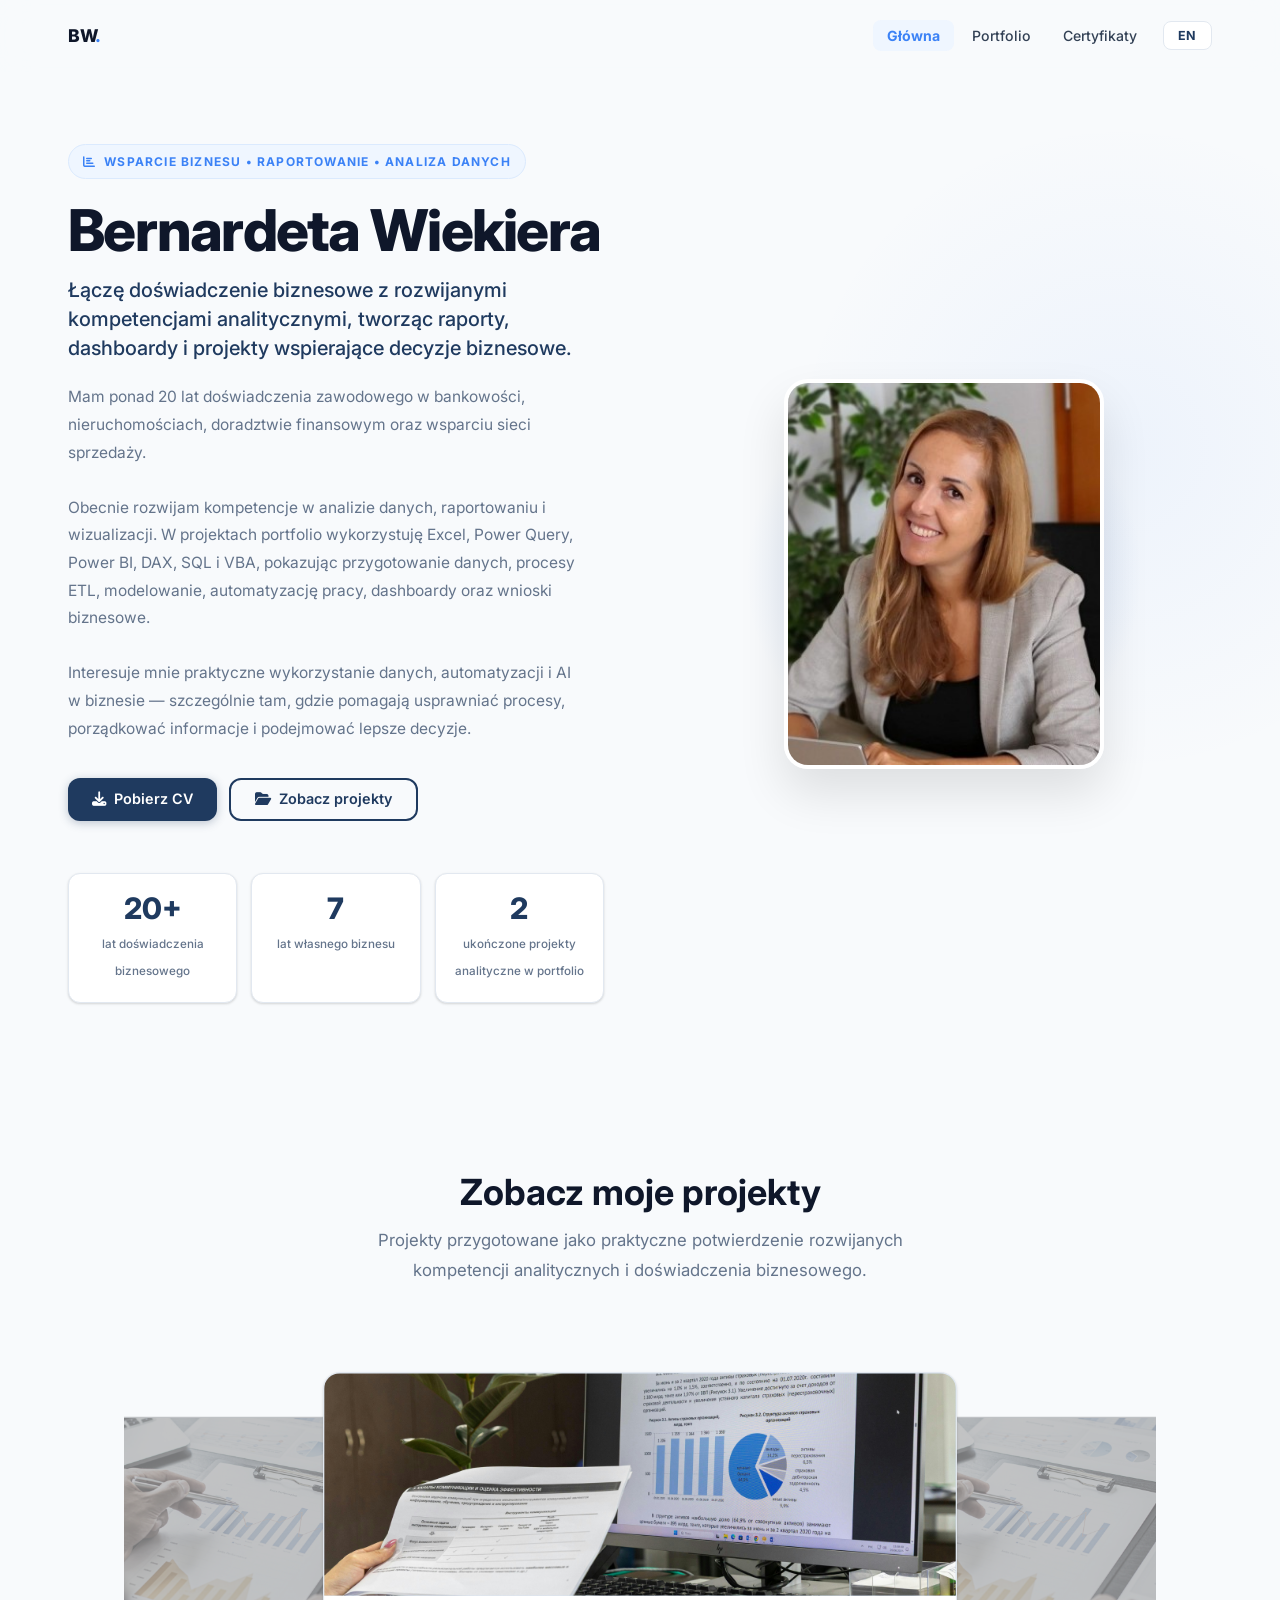
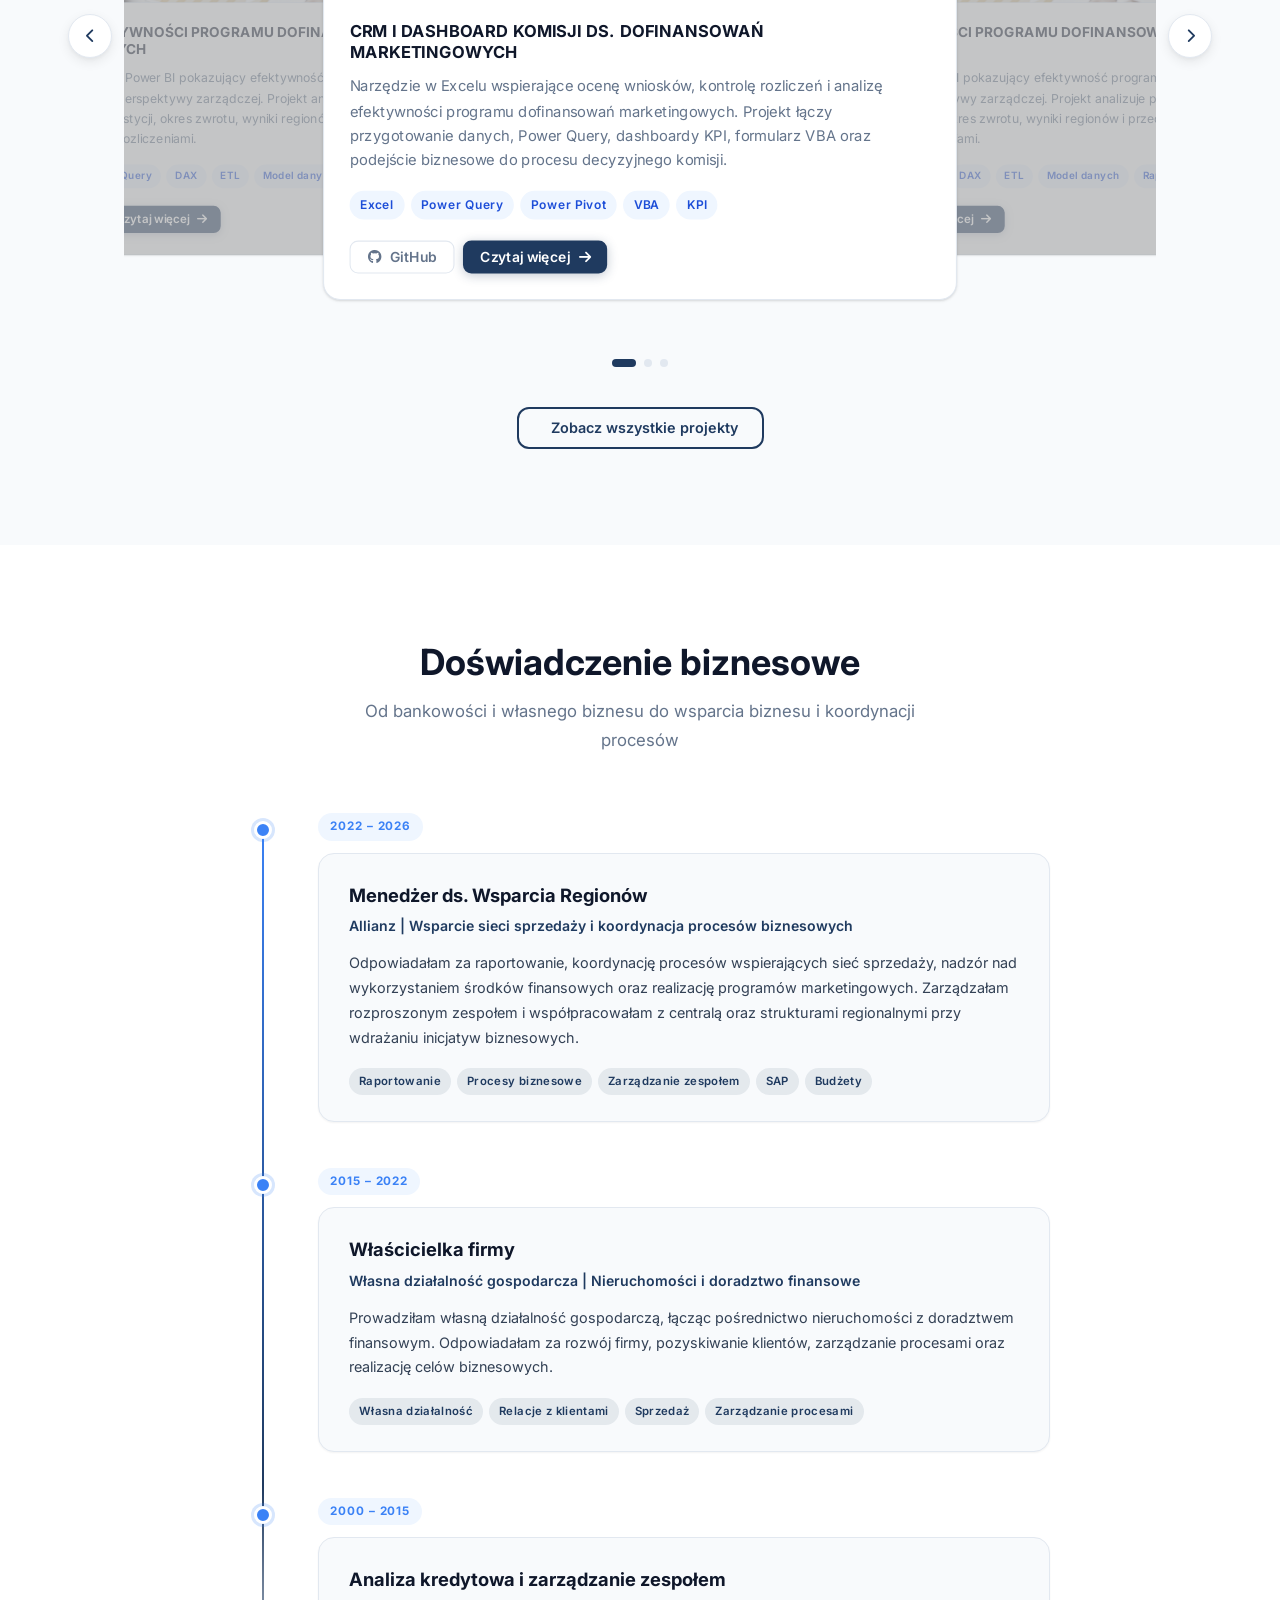
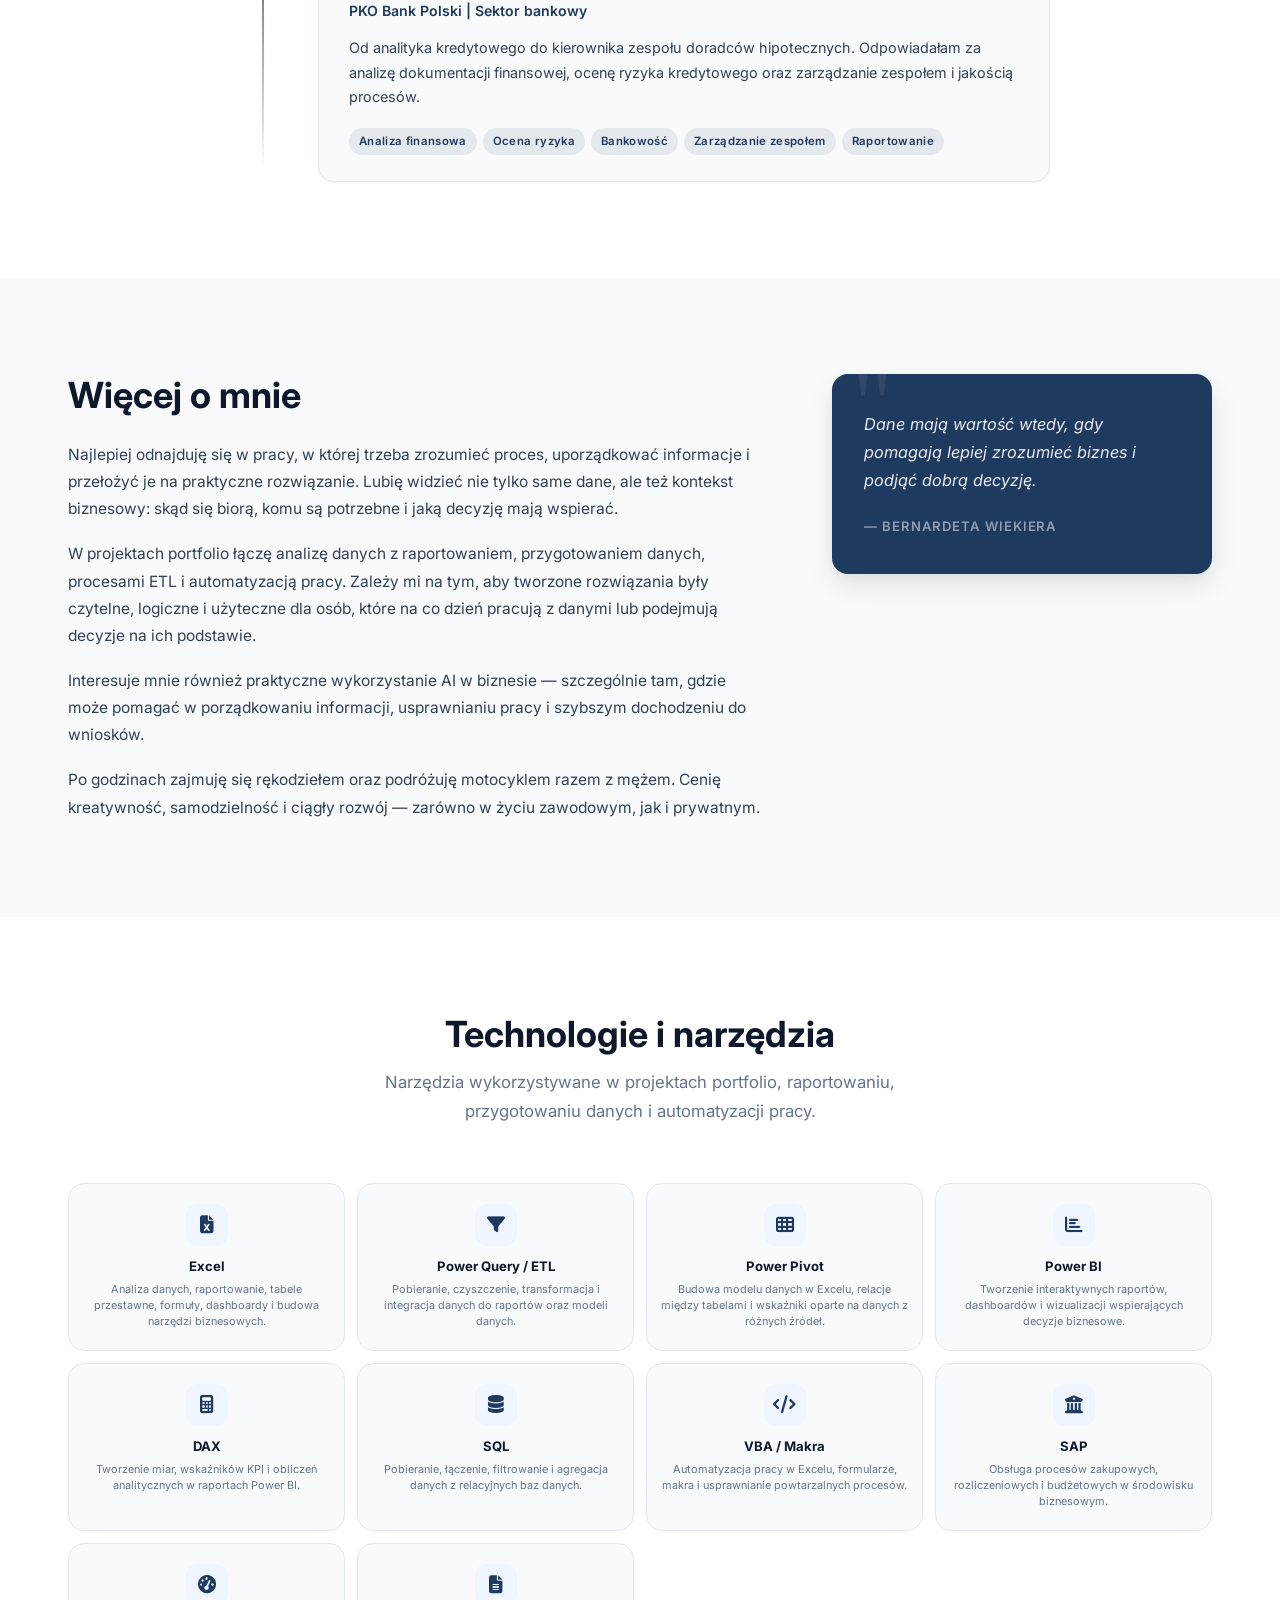
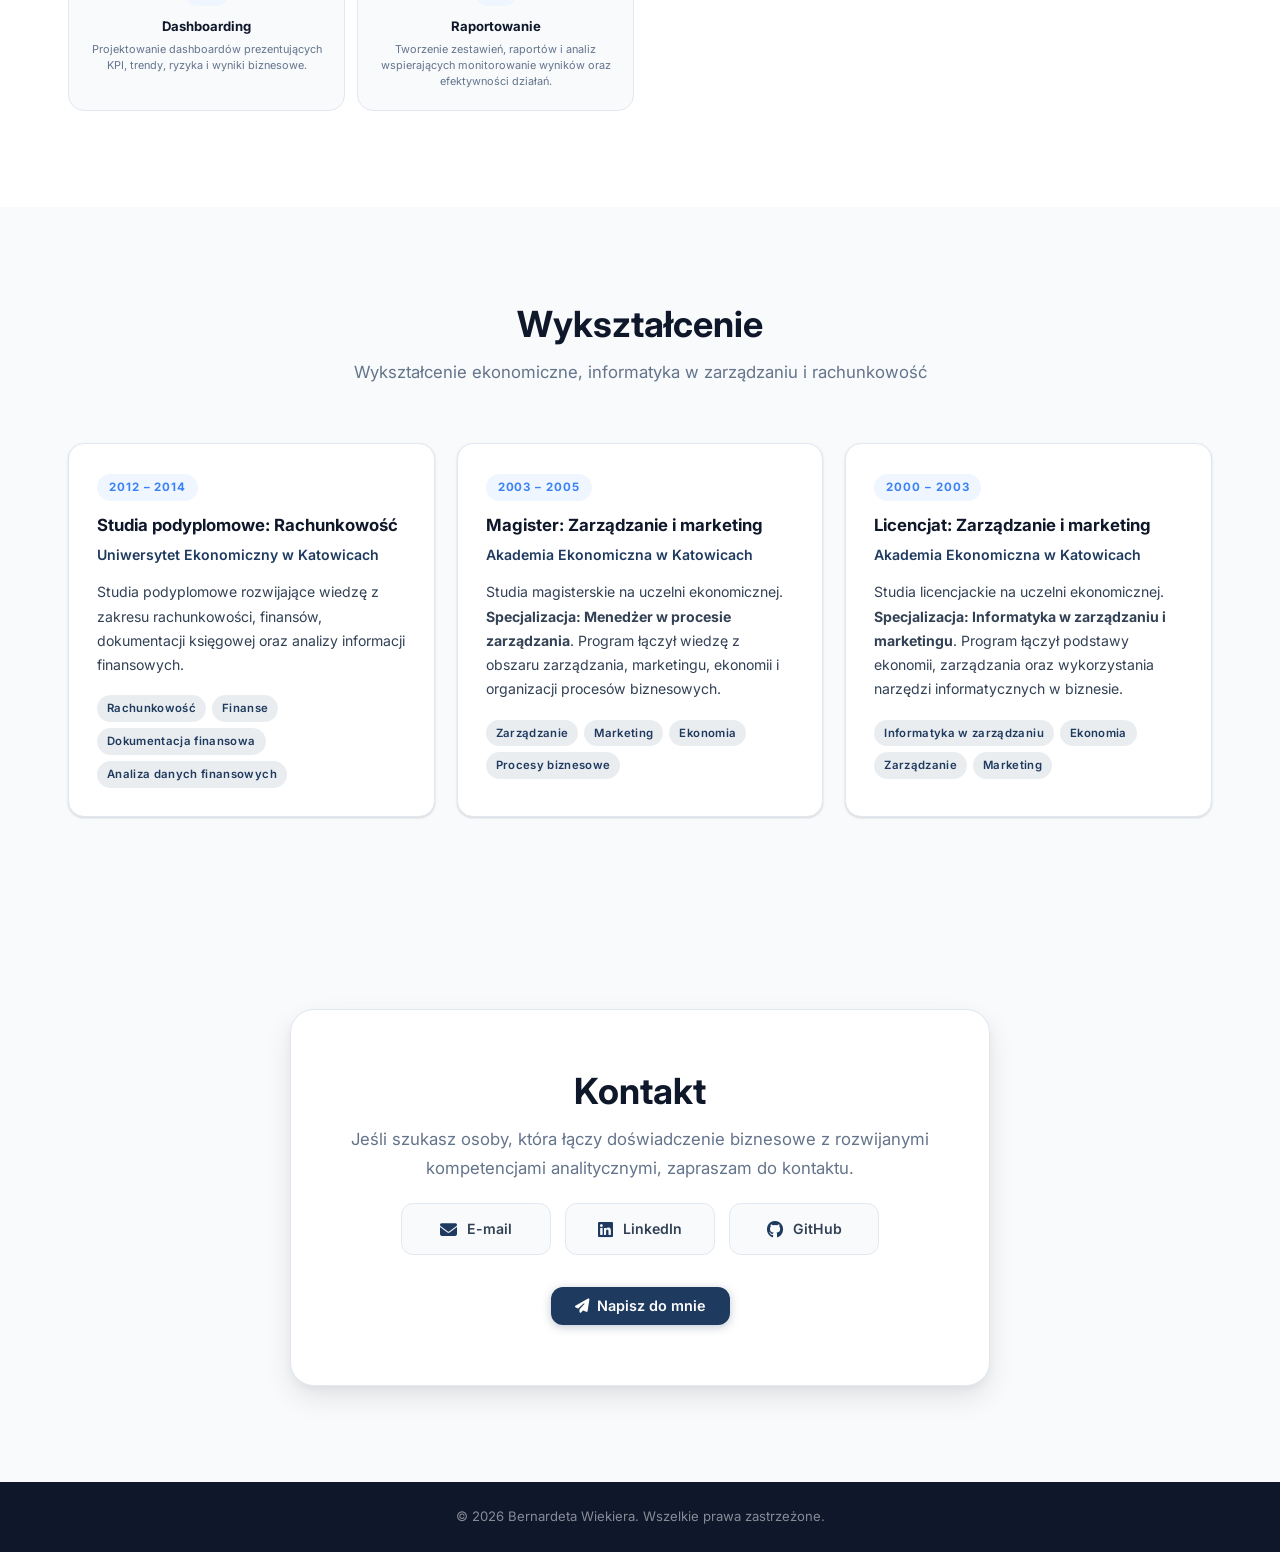
==== index.html @ 9eedf278 "Update portfolio links and navigation" ====
<!DOCTYPE html>

<html lang="pl">
<head>
<meta charset="utf-8"/>
<meta content="width=device-width, initial-scale=1.0" name="viewport"/>
<meta content="Bernardeta Wiekiera – portfolio analityczne. Analiza danych, raportowanie, dashboardy i wsparcie decyzji biznesowych." name="description"/>
<title>Bernardeta Wiekiera – Data Analytics Portfolio</title>
<link href="https://fonts.googleapis.com" rel="preconnect"/>
<link crossorigin="" href="https://fonts.gstatic.com" rel="preconnect"/>
<link href="https://fonts.googleapis.com/css2?family=Inter:wght@300;400;500;600;700;800&amp;display=swap" rel="stylesheet"/>
<link href="https://cdnjs.cloudflare.com/ajax/libs/font-awesome/6.5.1/css/all.min.css" rel="stylesheet"/>
<link href="css/style.css" rel="stylesheet"/>
</head>
<body data-page="home">
<!-- ============================================================
       NAWIGACJA
       ============================================================ -->
<nav aria-label="Główna nawigacja" id="navbar" role="navigation">
<div class="nav-inner">
<a class="nav-logo" href="index.html">BW<span>.</span></a>
<button aria-expanded="false" aria-label="Menu" class="hamburger" id="hamburger">
<span></span><span></span><span></span>
</button>
<ul id="nav-menu" role="list">
<li><a class="nav-link" data-i18n="nav_home" data-page="home" href="#hero">Główna</a></li>
<li><a class="nav-link" data-i18n="nav_portfolio" data-page="portfolio" href="portfolio.html">Portfolio</a></li>
<li><a class="nav-link" data-i18n="nav_cert" data-page="cert" href="certificates.html">Certyfikaty</a></li>
<li><button aria-label="Zmień język" class="lang-btn" id="lang-toggle">EN</button></li>
</ul>
</div>
</nav>
<!-- ============================================================
       HERO — sekcja główna
       ============================================================ -->
<section id="hero">
<div aria-hidden="true" class="hero-blob"></div>
<div class="container">
<div class="hero-grid">
<!-- Lewa strona: tekst + statystyki -->
<div class="hero-content">
<p class="hero-badge">
<i aria-hidden="true" class="fas fa-chart-bar"></i>
<span data-i18n="hero_greeting">WSPARCIE BIZNESU • RAPORTOWANIE • ANALIZA DANYCH</span>
</p>
<h1 class="hero-name">Bernardeta Wiekiera</h1>
<p class="hero-subtitle" data-i18n="hero_subtitle">Łączę doświadczenie biznesowe z rozwijanymi kompetencjami analitycznymi, tworząc raporty, dashboardy i projekty wspierające decyzje biznesowe.</p>
<p class="hero-desc" data-i18n-html="hero_desc">Mam ponad 20 lat doświadczenia zawodowego w bankowości, nieruchomościach, doradztwie finansowym oraz wsparciu sieci sprzedaży.<br/><br/>Obecnie rozwijam kompetencje w analizie danych, raportowaniu i wizualizacji. W projektach portfolio wykorzystuję Excel, Power Query, Power BI, DAX, SQL i VBA, pokazując przygotowanie danych, procesy ETL, modelowanie, automatyzację pracy, dashboardy oraz wnioski biznesowe.<br/><br/>Interesuje mnie praktyczne wykorzystanie danych, automatyzacji i AI w biznesie — szczególnie tam, gdzie pomagają usprawniać procesy, porządkować informacje i podejmować lepsze decyzje.</p>
<div class="hero-btns">
<a class="btn btn-primary" download="" href="images/cv/cv-bernardeta-wiekiera.pdf">
<i aria-hidden="true" class="fas fa-download"></i>
<span data-i18n="hero_cv">Pobierz CV</span>
</a>
<a class="btn btn-outline" href="#projects">
<i aria-hidden="true" class="fas fa-folder-open"></i>
<span data-i18n="hero_projects">Zobacz projekty</span>
</a>
</div>
<!-- Statystyki -->
<div class="hero-stats">
<div class="stat-card fade-in">
<span class="stat-num" data-i18n="stat1_num">20+</span>
<span class="stat-label" data-i18n="stat1_label">lat doświadczenia biznesowego</span>
</div>
<div class="stat-card fade-in">
<span class="stat-num" data-i18n="stat2_num">7</span>
<span class="stat-label" data-i18n="stat2_label">lat własnego biznesu</span>
</div>
<div class="stat-card fade-in">
<span class="stat-num" data-i18n="stat3_num">2</span>
<span class="stat-label" data-i18n="stat3_label">ukończone projekty analityczne w portfolio</span>
</div>
</div>
</div>
<!-- Prawa strona: zdjęcie profilowe -->
<div aria-hidden="true" class="hero-img-wrap">
<div class="hero-img-glow"></div>
<div class="hero-img-frame">
<!-- Zastąp profile.jpg swoim zdjęciem -->
<img alt="Bernardeta Wiekiera" onerror="this.style.display='none'; this.nextElementSibling.style.display='flex';" src="images/profile/profile.jpg"/>
<div class="hero-img-placeholder" style="display:none;">
<i class="fas fa-user"></i>
<span>images/profile/profile.jpg</span>
</div>
</div>
</div>
</div>
</div>
</section>
<!-- ============================================================
       PROJEKTY — karty na stronie głównej
       ============================================================ -->
<section class="section section-bg" id="projects">
<div class="container">
<div class="section-header fade-in">

<h2 data-i18n="sec_proj_title">Zobacz moje projekty</h2>
<p data-i18n="sec_proj_sub">Projekty przygotowane jako praktyczne potwierdzenie rozwijanych kompetencji analitycznych i doświadczenia biznesowego.</p>
</div>
<!-- Karuzela projektów -->
<div class="carousel-outer fade-in">
<button aria-label="Poprzedni projekt" class="carousel-btn carousel-prev" id="proj-prev">
<i aria-hidden="true" class="fas fa-chevron-left"></i>
</button>
<div class="carousel-stage" id="proj-stage">
<div class="carousel-track" id="proj-track">
<!-- Projekt 1 -->
<article class="project-card">
<div class="project-card-img">
<img alt="Marketing Grants CRM &amp; Commission Dashboard" onerror="this.style.display='none'; this.nextElementSibling.style.removeProperty('display');" src="images/projects/project1.png"/>
<span style="display:none;">images/projects/project1.png</span>
</div>
<div class="project-card-body">
<h3 class="project-card-title" data-i18n="p1_title">Marketing Grants CRM &amp; Commission Dashboard</h3>
<p class="project-card-desc" data-i18n="p1_short">Narzędzie w Excelu wspierające ocenę i rozliczanie wniosków o dofinansowanie działań marketingowych, z wykorzystaniem Power Query, VBA i wskaźników efektywności.</p>
<div class="project-card-tags">
<div class="tags"><span class="tag">Excel</span><span class="tag">Power Query</span><span class="tag">Power Pivot</span><span class="tag">VBA</span><span class="tag">KPI</span></div>
</div>
<div class="project-card-btns">
<a class="btn btn-ghost btn-sm" href="https://github.com/BWiekiera/marketing-funding-analytics" rel="noopener" target="_blank">
<i aria-hidden="true" class="fab fa-github"></i>
<span data-i18n="btn_github">GitHub</span>
</a>
<a class="btn btn-primary btn-sm" href="projects/project1.html">
<span data-i18n="btn_read_more">Czytaj więcej</span>
<i aria-hidden="true" class="fas fa-arrow-right"></i>
</a>
</div>
</div>
</article>
<!-- Projekt 2 -->
<article class="project-card">
<div class="project-card-img">
<img alt="Analiza efektywności programu dofinansowań marketingowych" onerror="this.style.display='none'; this.nextElementSibling.style.removeProperty('display');" src="images/projects/project2.png"/>
<span style="display:none;">images/projects/project2.png</span>
</div>
<div class="project-card-body">
<h3 class="project-card-title" data-i18n="p2_title">Analiza efektywności programu dofinansowań marketingowych</h3>
<p class="project-card-desc" data-i18n="p2_short">Interaktywny raport Power BI pokazujący efektywność programu dofinansowań marketingowych z perspektywy zarządczej. Projekt analizuje przyznane środki, marżę, zwrot z inwestycji, okres zwrotu, wyniki regionów i przedstawicieli oraz ryzyka związane z rozliczeniami.</p>
<div class="project-card-tags">
<div class="tags"><span class="tag">Power BI</span><span class="tag">Power Query</span><span class="tag">DAX</span><span class="tag">ETL</span><span class="tag">Model danych</span><span class="tag">Raport interaktywny</span></div>
</div>
<div class="project-card-btns">
<a class="btn btn-ghost btn-sm" href="https://github.com/BWiekiera/marketing-funding-program-performance-analysis-analysis" rel="noopener" target="_blank">
<i aria-hidden="true" class="fab fa-github"></i>
<span data-i18n="btn_github">GitHub</span>
</a>
<a class="btn btn-primary btn-sm" href="projects/project2.html">
<span data-i18n="btn_read_more">Czytaj więcej</span>
<i aria-hidden="true" class="fas fa-arrow-right"></i>
</a>
</div>
</div>
</article>
<!-- Projekt 3 -->
<!-- Projekt 4 — teaser -->
<article class="project-card project-card--teaser">
<div class="project-card-img project-card-img--teaser">
<i aria-hidden="true" class="fas fa-hourglass-half"></i>
</div>
<div class="project-card-body">
<h3 class="project-card-title" data-i18n="p4_title">Wkrótce nowy projekt</h3>
<p class="project-card-desc" data-i18n="p4_short">Kolejne projekty będą rozwijać portfolio w obszarze analizy danych, raportowania, automatyzacji i wizualizacji wyników biznesowych.</p>
<div class="project-card-tags">
<div class="tags">
<span class="tag" data-i18n="p4_tag1">W przygotowaniu</span>
</div>
</div>
<div class="project-card-btns">
<a class="btn btn-outline btn-sm" href="portfolio.html">
<span data-i18n="btn_view_all">Zobacz wszystkie projekty</span>
<i aria-hidden="true" class="fas fa-arrow-right"></i>
</a>
</div>
</div>
</article>
</div>
</div>
<button aria-label="Następny projekt" class="carousel-btn carousel-next" id="proj-next">
<i aria-hidden="true" class="fas fa-chevron-right"></i>
</button>
</div>
<!-- Dots nawigacyjne -->
<div aria-label="Nawigacja po projektach" class="carousel-dots" id="proj-dots">
<button aria-label="Projekt 1" class="carousel-dot active" data-index="0"></button>
<button aria-label="Projekt 2" class="carousel-dot" data-index="1"></button>
<button aria-label="Kolejny projekt" class="carousel-dot" data-index="2"></button>
</div>
<div class="projects-cta fade-in">
<a class="btn btn-outline" href="portfolio.html">
<i aria-hidden="true" class="fas fa-grid-2"></i>
<span data-i18n="btn_view_all">Zobacz wszystkie projekty</span>
</a>
</div>
</div>
</section>
<!-- ============================================================
       DOŚWIADCZENIE — oś czasu
       ============================================================ -->
<section class="section section-white" id="experience">
<div class="container">
<div class="section-header fade-in">

<h2 data-i18n="sec_exp_title">Doświadczenie biznesowe</h2>
<p data-i18n="sec_exp_sub">Od bankowości i własnego biznesu do wsparcia biznesu i koordynacji procesów</p>
</div>
<div class="timeline">
<!-- Wpis 1 -->
<div class="timeline-item fade-in">
<div aria-hidden="true" class="timeline-dot"></div>
<span class="timeline-period" data-i18n="exp1_period">2022 – 2026</span>
<div class="timeline-card">
<div class="timeline-role" data-i18n="exp1_role">Menedżer ds. Wsparcia Regionów</div>
<div class="timeline-company" data-i18n="exp1_company">Allianz | Wsparcie sieci sprzedaży i koordynacja procesów biznesowych</div>
<p class="timeline-desc" data-i18n="exp1_desc">Odpowiadałam za raportowanie, koordynację procesów wspierających sieć sprzedaży, nadzór nad wykorzystaniem środków finansowych oraz realizację programów marketingowych. Zarządzałam rozproszonym zespołem i współpracowałam z centralą oraz strukturami regionalnymi przy wdrażaniu inicjatyw biznesowych.</p>
<div class="tags" data-i18n-tags="exp1_tags" data-tag-variant="tag tag-navy"></div>
</div>
</div>
<!-- Wpis 2 -->
<div class="timeline-item fade-in">
<div aria-hidden="true" class="timeline-dot"></div>
<span class="timeline-period" data-i18n="exp2_period">2015 – 2022</span>
<div class="timeline-card">
<div class="timeline-role" data-i18n="exp2_role">Właścicielka firmy</div>
<div class="timeline-company" data-i18n="exp2_company">Własna działalność gospodarcza | Nieruchomości i doradztwo finansowe</div>
<p class="timeline-desc" data-i18n="exp2_desc">Prowadziłam własną działalność gospodarczą, łącząc pośrednictwo nieruchomości z doradztwem finansowym. Odpowiadałam za rozwój firmy, pozyskiwanie klientów, zarządzanie procesami oraz realizację celów biznesowych.</p>
<div class="tags" data-i18n-tags="exp2_tags" data-tag-variant="tag tag-navy"></div>
</div>
</div>
<!-- Wpis 3 -->
<div class="timeline-item fade-in">
<div aria-hidden="true" class="timeline-dot"></div>
<span class="timeline-period" data-i18n="exp3_period">2000 – 2015</span>
<div class="timeline-card">
<div class="timeline-role" data-i18n="exp3_role">Analiza kredytowa i zarządzanie zespołem</div>
<div class="timeline-company" data-i18n="exp3_company">PKO Bank Polski | Sektor bankowy</div>
<p class="timeline-desc" data-i18n="exp3_desc">Od analityka kredytowego do kierownika zespołu doradców hipotecznych. Odpowiadałam za analizę dokumentacji finansowej, ocenę ryzyka kredytowego oraz zarządzanie zespołem i jakością procesów.</p>
<div class="tags" data-i18n-tags="exp3_tags" data-tag-variant="tag tag-navy"></div>
</div>
</div>
</div>
</div>
</section>
<!-- ============================================================
       O MNIE
       ============================================================ -->
<section class="section section-bg" id="about">
<div class="container">
<div class="about-grid">
<!-- Tekst -->
<div class="about-content fade-in">

<h2 data-i18n="sec_about_title">Więcej o mnie</h2>
<p data-i18n="about_p1">Najlepiej odnajduję się w pracy, w której trzeba zrozumieć proces, uporządkować informacje i przełożyć je na praktyczne rozwiązanie. Lubię widzieć nie tylko same dane, ale też kontekst biznesowy: skąd się biorą, komu są potrzebne i jaką decyzję mają wspierać.</p>
<p data-i18n="about_p2">W projektach portfolio łączę analizę danych z raportowaniem, przygotowaniem danych, procesami ETL i automatyzacją pracy. Zależy mi na tym, aby tworzone rozwiązania były czytelne, logiczne i użyteczne dla osób, które na co dzień pracują z danymi lub podejmują decyzje na ich podstawie.</p>
<p data-i18n="about_p3">Interesuje mnie również praktyczne wykorzystanie AI w biznesie — szczególnie tam, gdzie może pomagać w porządkowaniu informacji, usprawnianiu pracy i szybszym dochodzeniu do wniosków.</p>
<p data-i18n="about_p4">Po godzinach zajmuję się rękodziełem oraz podróżuję motocyklem razem z mężem. Cenię kreatywność, samodzielność i ciągły rozwój — zarówno w życiu zawodowym, jak i prywatnym.</p>
</div>
<!-- Cytat -->
<div aria-label="Cytat" class="about-quote-card fade-in">
<p class="about-quote-text" data-i18n="about_quote">Dane mają wartość wtedy, gdy pomagają lepiej zrozumieć biznes i podjąć dobrą decyzję.</p>
<div class="about-quote-attr">— Bernardeta Wiekiera</div>
</div>
</div>
</div>
</section>
<!-- ============================================================
       TECHNOLOGIE I NARZĘDZIA
       ============================================================ -->
<section class="section section-white" id="skills">
<div class="container">
<div class="section-header fade-in">

<h2 data-i18n="sec_skills_title">Technologie i narzędzia</h2>
<p data-i18n="sec_skills_sub">Narzędzia wykorzystywane w projektach portfolio, raportowaniu, przygotowaniu danych i automatyzacji pracy.</p>
</div>
<div class="skills-grid"><div class="skill-card fade-in"><div class="skill-icon"><i aria-hidden="true" class="fas fa-file-excel"></i></div><div class="skill-name" data-i18n="sk_excel_name">Excel</div><div class="skill-desc" data-i18n="sk_excel_desc">Analiza danych, raportowanie, tabele przestawne, formuły, dashboardy i budowa narzędzi biznesowych.</div></div><div class="skill-card fade-in"><div class="skill-icon"><i aria-hidden="true" class="fas fa-filter"></i></div><div class="skill-name" data-i18n="sk_pq_name">Power Query / ETL</div><div class="skill-desc" data-i18n="sk_pq_desc">Pobieranie, czyszczenie, transformacja i integracja danych do raportów oraz modeli danych.</div></div><div class="skill-card fade-in"><div class="skill-icon"><i aria-hidden="true" class="fas fa-table-cells"></i></div><div class="skill-name" data-i18n="sk_pp_name">Power Pivot</div><div class="skill-desc" data-i18n="sk_pp_desc">Budowa modelu danych w Excelu, relacje między tabelami i wskaźniki oparte na danych z różnych źródeł.</div></div><div class="skill-card fade-in"><div class="skill-icon"><i aria-hidden="true" class="fas fa-chart-bar"></i></div><div class="skill-name" data-i18n="sk_pbi_name">Power BI</div><div class="skill-desc" data-i18n="sk_pbi_desc">Tworzenie interaktywnych raportów, dashboardów i wizualizacji wspierających decyzje biznesowe.</div></div><div class="skill-card fade-in"><div class="skill-icon"><i aria-hidden="true" class="fas fa-calculator"></i></div><div class="skill-name" data-i18n="sk_dax_name">DAX</div><div class="skill-desc" data-i18n="sk_dax_desc">Tworzenie miar, wskaźników KPI i obliczeń analitycznych w raportach Power BI.</div></div><div class="skill-card fade-in"><div class="skill-icon"><i aria-hidden="true" class="fas fa-database"></i></div><div class="skill-name" data-i18n="sk_sql_name">SQL</div><div class="skill-desc" data-i18n="sk_sql_desc">Pobieranie, łączenie, filtrowanie i agregacja danych z relacyjnych baz danych.</div></div><div class="skill-card fade-in"><div class="skill-icon"><i aria-hidden="true" class="fas fa-code"></i></div><div class="skill-name" data-i18n="sk_vba_name">VBA / Makra</div><div class="skill-desc" data-i18n="sk_vba_desc">Automatyzacja pracy w Excelu, formularze, makra i usprawnianie powtarzalnych procesów.</div></div><div class="skill-card fade-in"><div class="skill-icon"><i aria-hidden="true" class="fas fa-building-columns"></i></div><div class="skill-name" data-i18n="sk_sap_name">SAP</div><div class="skill-desc" data-i18n="sk_sap_desc">Obsługa procesów zakupowych, rozliczeniowych i budżetowych w środowisku biznesowym.</div></div><div class="skill-card fade-in"><div class="skill-icon"><i aria-hidden="true" class="fas fa-gauge-high"></i></div><div class="skill-name" data-i18n="sk_dash_name">Dashboarding</div><div class="skill-desc" data-i18n="sk_dash_desc">Projektowanie dashboardów prezentujących KPI, trendy, ryzyka i wyniki biznesowe.</div></div><div class="skill-card fade-in"><div class="skill-icon"><i aria-hidden="true" class="fas fa-file-lines"></i></div><div class="skill-name" data-i18n="sk_rep_name">Raportowanie</div><div class="skill-desc" data-i18n="sk_rep_desc">Tworzenie zestawień, raportów i analiz wspierających monitorowanie wyników oraz efektywności działań.</div></div></div>
</div>
</section><section class="section section-bg" id="education"><div class="container"><div class="section-header fade-in"><h2 data-i18n="sec_edu_title">Wykształcenie</h2><p data-i18n="sec_edu_sub">Wykształcenie ekonomiczne, informatyka w zarządzaniu i rachunkowość</p></div><div class="education-grid"><article class="education-card fade-in"><span class="education-period" data-i18n="edu1_period">2012 – 2014</span><h3 class="education-title" data-i18n="edu1_title">Studia podyplomowe: Rachunkowość</h3><div class="education-school" data-i18n="edu1_school">Uniwersytet Ekonomiczny w Katowicach</div><p class="education-desc" data-i18n="edu1_desc">Studia podyplomowe rozwijające wiedzę z zakresu rachunkowości, finansów, dokumentacji księgowej oraz analizy informacji finansowych.</p><div class="tags" data-i18n-tags="edu1_tags" data-tag-variant="tag tag-navy"></div></article><article class="education-card fade-in"><span class="education-period" data-i18n="edu2_period">2003 – 2005</span><h3 class="education-title" data-i18n="edu2_title">Magister: Zarządzanie i marketing</h3><div class="education-school" data-i18n="edu2_school">Akademia Ekonomiczna w Katowicach</div><p class="education-desc" data-i18n-html="edu2_desc">Studia magisterskie na uczelni ekonomicznej. <strong>Specjalizacja: Menedżer w procesie zarządzania</strong>. Program łączył wiedzę z obszaru zarządzania, marketingu, ekonomii i organizacji procesów biznesowych.</p><div class="tags" data-i18n-tags="edu2_tags" data-tag-variant="tag tag-navy"></div></article><article class="education-card fade-in"><span class="education-period" data-i18n="edu3_period">2000 – 2003</span><h3 class="education-title" data-i18n="edu3_title">Licencjat: Zarządzanie i marketing</h3><div class="education-school" data-i18n="edu3_school">Akademia Ekonomiczna w Katowicach</div><p class="education-desc" data-i18n-html="edu3_desc">Studia licencjackie na uczelni ekonomicznej. <strong>Specjalizacja: Informatyka w zarządzaniu i marketingu</strong>. Program łączył podstawy ekonomii, zarządzania oraz wykorzystania narzędzi informatycznych w biznesie.</p><div class="tags" data-i18n-tags="edu3_tags" data-tag-variant="tag tag-navy"></div></article></div></div></section>
<!-- ============================================================
       KONTAKT
       ============================================================ -->
<section class="section section-bg" id="contact">
<div class="container">
<div class="contact-wrap fade-in">

<h2 data-i18n="sec_contact_title">Kontakt</h2>
<p class="contact-sub" data-i18n="sec_contact_sub">Jeśli szukasz osoby, która łączy doświadczenie biznesowe z rozwijanymi kompetencjami analitycznymi, zapraszam do kontaktu.</p>
<div class="contact-links">
<a class="contact-link-box" href="mailto:b.wiekiera@interia.eu">
<i aria-hidden="true" class="fas fa-envelope"></i>
<span data-i18n="contact_email_label">E-mail</span>
</a>
<a class="contact-link-box" href="https://www.linkedin.com/in/bernardetawiekiera/" rel="noopener" target="_blank">
<i aria-hidden="true" class="fab fa-linkedin"></i>
<span data-i18n="contact_li_label">LinkedIn</span>
</a>
<a class="contact-link-box" href="https://github.com/BWiekiera" rel="noopener" target="_blank">
<i aria-hidden="true" class="fab fa-github"></i>
<span data-i18n="contact_gh_label">GitHub</span>
</a>
</div>
<a class="btn btn-primary" href="mailto:b.wiekiera@interia.eu">
<i aria-hidden="true" class="fas fa-paper-plane"></i>
<span data-i18n="contact_btn">Napisz do mnie</span>
</a>
</div>
</div>
</section>
<!-- ============================================================
       FOOTER
       ============================================================ -->
<footer>
<span data-i18n="footer_copy">© 2026 Bernardeta Wiekiera. Wszelkie prawa zastrzeżone.</span>
</footer>
<script src="js/translations.js"></script>
<script src="js/main.js"></script>
</body>
</html>
---- css/style.css ----
/* ============================================================
   STYLE.CSS — Bernardeta Wiekiera Portfolio
   Wersja: 1.0 | Kolorystyka: jasna, biznesowa, elegancka
   ============================================================ */

/* ---- 1. ZMIENNE CSS ---- */
:root {
  --bg:         #F8FAFC;
  --navy:       #1F3A5F;
  --dark-navy:  #0F172A;
  --blue:       #3B82F6;
  --text:       #334155;
  --white:      #FFFFFF;
  --border:     #E2E8F0;
  --muted:      #64748B;
  --light-blue: #EFF6FF;
  --blue-mid:   #DBEAFE;

  --shadow-sm: 0 1px 2px rgba(0,0,0,0.05);
  --shadow:    0 1px 3px rgba(0,0,0,0.10), 0 1px 2px rgba(0,0,0,0.06);
  --shadow-md: 0 4px 12px rgba(0,0,0,0.08), 0 2px 4px rgba(0,0,0,0.04);
  --shadow-lg: 0 12px 28px rgba(0,0,0,0.09), 0 4px 8px rgba(0,0,0,0.04);
  --shadow-xl: 0 24px 48px rgba(0,0,0,0.11);

  --radius-xs: 4px;
  --radius-sm: 8px;
  --radius:    12px;
  --radius-lg: 16px;
  --radius-xl: 24px;

  --nav-h:      72px;
  --max-w:      1200px;
  --section-py: 96px;

  --transition: 0.22s ease;
}

/* ---- 2. RESET & BASE ---- */
*, *::before, *::after { box-sizing: border-box; margin: 0; padding: 0; }
html { scroll-behavior: smooth; font-size: 16px; }
body {
  font-family: 'Inter', system-ui, -apple-system, 'Segoe UI', Arial, sans-serif;
  background: var(--bg);
  color: var(--text);
  line-height: 1.65;
  -webkit-font-smoothing: antialiased;
  -moz-osx-font-smoothing: grayscale;
}
img { max-width: 100%; height: auto; display: block; }
a { text-decoration: none; color: inherit; }
ul { list-style: none; }
button { font-family: inherit; }

/* ---- 3. TYPOGRAFIA ---- */
h1, h2, h3, h4, h5 { color: var(--dark-navy); font-weight: 700; line-height: 1.2; }
h1 { font-size: clamp(2rem, 5vw, 3.5rem); }
h2 { font-size: clamp(1.6rem, 3.5vw, 2.25rem); }
h3 { font-size: clamp(1.1rem, 2vw, 1.4rem); }
h4 { font-size: 1.1rem; }
p  { line-height: 1.75; }

/* ---- 4. LAYOUT ---- */
.container {
  max-width: var(--max-w);
  margin: 0 auto;
  padding: 0 28px;
}
.section        { padding: var(--section-py) 0; }
.section-white  { background: var(--white); }
.section-bg     { background: var(--bg); }

.section-header { text-align: center; margin-bottom: 56px; }
.section-header h2 { margin-bottom: 12px; }
.section-header p  { color: var(--muted); font-size: 1.05rem; max-width: 580px; margin: 0 auto; }

.section-label {
  display: inline-block;
  font-size: 0.72rem;
  font-weight: 700;
  letter-spacing: 0.12em;
  text-transform: uppercase;
  color: var(--blue);
  margin-bottom: 10px;
}

/* ---- 5. NAVBAR ---- */
#navbar {
  position: fixed; top: 0; left: 0; right: 0;
  height: var(--nav-h);
  z-index: 1000;
  background: rgba(248,250,252,0.88);
  backdrop-filter: blur(16px);
  -webkit-backdrop-filter: blur(16px);
  border-bottom: 1px solid transparent;
  transition: border-color var(--transition), box-shadow var(--transition), background var(--transition);
}
#navbar.scrolled {
  border-color: var(--border);
  box-shadow: var(--shadow);
  background: rgba(248,250,252,0.97);
}
.nav-inner {
  max-width: var(--max-w); margin: 0 auto; padding: 0 28px;
  height: 100%; display: flex; align-items: center; justify-content: space-between;
}
.nav-logo {
  font-size: 1.1rem; font-weight: 800; color: var(--dark-navy); letter-spacing: -0.02em;
  white-space: nowrap;
}
.nav-logo span { color: var(--blue); }
#nav-menu { display: flex; align-items: center; gap: 4px; }
.nav-link {
  font-size: 0.88rem; font-weight: 500; color: var(--text);
  padding: 7px 14px; border-radius: var(--radius-sm);
  transition: color var(--transition), background var(--transition);
  white-space: nowrap;
}
.nav-link:hover  { color: var(--navy); background: var(--light-blue); }
.nav-link.active { color: var(--blue); background: var(--light-blue); font-weight: 600; }

.lang-btn {
  font-size: 0.78rem; font-weight: 700; letter-spacing: 0.06em;
  color: var(--navy); background: var(--white);
  border: 1.5px solid var(--border); border-radius: var(--radius-sm);
  padding: 6px 14px; cursor: pointer;
  transition: all var(--transition); margin-left: 8px;
}
.lang-btn:hover { background: var(--navy); color: var(--white); border-color: var(--navy); }

/* Hamburger */
.hamburger {
  display: none; flex-direction: column; gap: 5px;
  cursor: pointer; padding: 8px; background: none; border: none;
}
.hamburger span {
  display: block; width: 24px; height: 2px;
  background: var(--dark-navy); border-radius: 2px; transition: all 0.3s;
}
.hamburger.active span:nth-child(1) { transform: translateY(7px) rotate(45deg); }
.hamburger.active span:nth-child(2) { opacity: 0; transform: scaleX(0); }
.hamburger.active span:nth-child(3) { transform: translateY(-7px) rotate(-45deg); }

/* ---- 6. BUTTONS ---- */
.btn {
  display: inline-flex; align-items: center; gap: 8px;
  padding: 12px 24px; border-radius: var(--radius);
  font-size: 0.9rem; font-weight: 600; cursor: pointer;
  transition: all var(--transition); border: none;
  text-decoration: none; line-height: 1;
}
.btn-primary {
  background: var(--navy); color: var(--white);
  box-shadow: 0 2px 10px rgba(31,58,95,0.28);
}
.btn-primary:hover { background: var(--dark-navy); transform: translateY(-2px); box-shadow: 0 6px 16px rgba(31,58,95,0.35); }

.btn-outline {
  background: transparent; color: var(--navy);
  border: 2px solid var(--navy);
}
.btn-outline:hover { background: var(--navy); color: var(--white); transform: translateY(-2px); }

.btn-blue {
  background: var(--blue); color: var(--white);
  box-shadow: 0 2px 10px rgba(59,130,246,0.3);
}
.btn-blue:hover { background: #2563EB; transform: translateY(-2px); }

.btn-ghost {
  background: transparent; color: var(--muted);
  border: 1.5px solid var(--border);
}
.btn-ghost:hover { background: var(--bg); color: var(--text); border-color: var(--text); }

.btn-sm { padding: 8px 16px; font-size: 0.82rem; border-radius: var(--radius-sm); }

/* ---- 7. TAGI ---- */
.tag {
  display: inline-block; font-size: 0.71rem; font-weight: 600;
  letter-spacing: 0.03em; padding: 4px 10px; border-radius: 100px;
  background: var(--light-blue); color: #1D4ED8; white-space: nowrap;
}
.tag-navy  { background: rgba(31,58,95,0.09); color: var(--navy); }
.tag-muted { background: var(--bg); color: var(--muted); border: 1px solid var(--border); }
.tags      { display: flex; flex-wrap: wrap; gap: 6px; }

/* ---- 8. FADE-IN ANIMACJA ---- */
.fade-in { opacity: 0; transform: translateY(24px); transition: opacity 0.55s ease, transform 0.55s ease; }
.fade-in.visible { opacity: 1; transform: none; }

/* ============================================================
   SEKCJE STRONY GŁÓWNEJ
   ============================================================ */

/* ---- 9. HERO ---- */
#hero {
  min-height: 100vh; display: flex; align-items: center;
  padding-top: var(--nav-h); overflow: hidden; position: relative;
}
.hero-blob {
  position: absolute; right: -180px; top: 10%; width: 680px; height: 680px;
  background: radial-gradient(circle, rgba(59,130,246,0.06) 0%, transparent 68%);
  pointer-events: none; border-radius: 50%;
}
.hero-grid {
  display: grid; grid-template-columns: 1fr 1fr;
  gap: 72px; align-items: center; padding: 72px 0;
}
.hero-badge {
  display: inline-flex; align-items: center; gap: 8px;
  font-size: 0.75rem; font-weight: 700; letter-spacing: 0.1em;
  text-transform: uppercase; color: var(--blue);
  background: var(--light-blue); border: 1px solid var(--blue-mid);
  padding: 6px 14px; border-radius: 100px; margin-bottom: 20px;
}
.hero-name {
  font-size: clamp(2.2rem, 5vw, 3.6rem); font-weight: 800;
  color: var(--dark-navy); letter-spacing: -0.03em; line-height: 1.1; margin-bottom: 14px;
}
.hero-subtitle {
  font-size: clamp(1rem, 2.5vw, 1.25rem); font-weight: 500;
  color: var(--navy); margin-bottom: 20px; line-height: 1.45;
}
.hero-desc {
  font-size: 0.97rem; color: var(--muted);
  max-width: 510px; margin-bottom: 36px; line-height: 1.78;
}
.hero-btns { display: flex; gap: 12px; flex-wrap: wrap; margin-bottom: 52px; }

/* Statystyki hero */
.hero-stats { display: grid; grid-template-columns: repeat(3,1fr); gap: 14px; }
.stat-card {
  background: var(--white); border: 1px solid var(--border);
  border-radius: var(--radius); padding: 20px 16px; text-align: center;
  box-shadow: var(--shadow); transition: transform var(--transition), box-shadow var(--transition);
}
.stat-card:hover { transform: translateY(-3px); box-shadow: var(--shadow-md); }
.stat-num {
  font-size: 1.85rem; font-weight: 800; color: var(--navy);
  display: block; line-height: 1; margin-bottom: 6px;
}
.stat-label { font-size: 0.73rem; color: var(--muted); font-weight: 500; line-height: 1.35; }

/* Hero zdjęcie */
.hero-img-wrap { display: flex; justify-content: center; align-items: center; position: relative; }
.hero-img-glow {
  position: absolute; width: 400px; height: 400px; border-radius: 50%;
  background: radial-gradient(circle, rgba(31,58,95,0.09) 0%, rgba(59,130,246,0.07) 50%, transparent 70%);
  z-index: 0;
}
.hero-img-frame {
  position: relative; z-index: 1;
  width: 320px; height: 390px; border-radius: var(--radius-xl);
  overflow: hidden; box-shadow: var(--shadow-xl);
  border: 4px solid var(--white);
}
.hero-img-frame img { width: 100%; height: 100%; object-fit: cover; }
.hero-img-placeholder {
  width: 100%; height: 100%;
  background: linear-gradient(145deg, #d6e4f5 0%, #b0c9e5 100%);
  display: flex; flex-direction: column; align-items: center; justify-content: center;
  gap: 10px; color: #6b8fbf; font-size: 0.82rem; font-weight: 500;
}
.hero-img-placeholder i { font-size: 40px; opacity: 0.5; }

/* ---- 10. PROJEKTY (grid na stronie głównej) ---- */
#projects { background: var(--bg); }
.projects-grid { display: grid; grid-template-columns: repeat(3,1fr); gap: 24px; margin-bottom: 44px; }
.project-card {
  background: var(--white); border: 1px solid var(--border);
  border-radius: var(--radius-lg); overflow: hidden;
  box-shadow: var(--shadow); transition: transform 0.28s, box-shadow 0.28s;
  display: flex; flex-direction: column;
}
.project-card:hover { transform: translateY(-5px); box-shadow: var(--shadow-lg); }

.project-card-img {
  width: 100%; height: 210px; overflow: hidden;
  background: linear-gradient(135deg, #d8e7f7 0%, #bdd2ed 100%);
  display: flex; align-items: center; justify-content: center;
  color: #6b8fbf; font-size: 0.8rem; font-weight: 500;
  position: relative;
}
.project-card-img img { width: 100%; height: 100%; object-fit: cover; position: absolute; inset: 0; }

.project-card-body { padding: 24px; flex: 1; display: flex; flex-direction: column; }
.project-card-title {
  font-size: 0.97rem; font-weight: 700; color: var(--dark-navy);
  margin-bottom: 10px; text-transform: uppercase; letter-spacing: 0.02em; line-height: 1.3;
}
.project-card-desc {
  font-size: 0.87rem; color: var(--muted); line-height: 1.68;
  margin-bottom: 16px; flex: 1;
}
.project-card-tags { margin-bottom: 20px; }
.project-card-btns { display: flex; gap: 8px; flex-wrap: wrap; margin-top: auto; }

.projects-cta { text-align: center; }

/* Karta-teaser "wkrótce" */
.project-card--teaser { border-style: dashed; }
.project-card--teaser:hover { transform: translateY(-3px); }
.project-card-img--teaser {
  width: 100%; height: 210px;
  background: linear-gradient(135deg, var(--light-blue) 0%, var(--blue-mid) 100%);
  display: flex; align-items: center; justify-content: center;
  color: var(--blue); font-size: 2.4rem;
}
.project-card--teaser .project-card-title { color: var(--navy); opacity: 0.75; }
.project-card--teaser .project-card-desc  { font-style: italic; }

/* ---- 10a. KARUZELA PROJEKTÓW ---- */
.carousel-outer {
  position: relative;
  padding: 0 56px;
  margin-bottom: 28px;
}
.carousel-stage {
  overflow: hidden;
  height: 500px; /* fallback, JS nadpisuje po renderze */
}
.carousel-track {
  display: flex;
  gap: 0;
  align-items: center;
  height: 100%;
  will-change: transform;
}
.carousel-track.is-animating {
  transition: transform 0.5s cubic-bezier(0.4, 0, 0.2, 1);
}
.carousel-stage .project-card {
  flex: none; /* szerokość ustawia JS */
  min-width: 0;
  transition: transform 0.5s ease,
              opacity   0.5s ease,
              filter    0.5s ease;
}
/* Podczas cichego skoku pętli wyłącz transitions na kartach */
.carousel-stage.is-jumping .project-card {
  transition: none !important;
}
.project-card.cs-active {
  transform: scale(1.06);
  opacity: 1;
  filter: none;
  position: relative;
  z-index: 2;
}
.project-card.cs-prev,
.project-card.cs-next {
  transform: scale(0.88);
  opacity: 0.52;
  filter: brightness(0.58);
  cursor: pointer;
}
.project-card.cs-hidden {
  transform: scale(0.75);
  opacity: 0;
  pointer-events: none;
}
.carousel-btn {
  position: absolute;
  top: 50%;
  transform: translateY(-50%);
  width: 44px; height: 44px;
  border-radius: 50%;
  border: 1.5px solid var(--border);
  background: var(--white);
  color: var(--navy);
  cursor: pointer;
  display: flex; align-items: center; justify-content: center;
  box-shadow: var(--shadow-md);
  transition: background var(--transition), color var(--transition), box-shadow var(--transition);
  font-size: 0.9rem;
  z-index: 10;
}
.carousel-btn:hover  { background: var(--navy); color: var(--white); box-shadow: var(--shadow-lg); }
.carousel-prev { left: 0; }
.carousel-next { right: 0; }
.carousel-dots {
  display: flex;
  justify-content: center;
  gap: 8px;
  margin-bottom: 40px;
}
.carousel-dot {
  width: 8px; height: 8px;
  border-radius: 4px;
  border: none;
  background: var(--border);
  cursor: pointer;
  padding: 0;
  transition: background var(--transition), width var(--transition);
}
.carousel-dot.active {
  background: var(--navy);
  width: 24px;
}

/* ---- 11. DOŚWIADCZENIE (oś czasu) ---- */
#experience { background: var(--white); }
.timeline {
  position: relative; max-width: 820px; margin: 0 auto;
}
.timeline::before {
  content: ''; position: absolute;
  left: 32px; top: 12px; bottom: 12px; width: 2px;
  background: linear-gradient(to bottom, var(--blue) 0%, var(--navy) 70%, transparent 100%);
}
.timeline-item { position: relative; padding-left: 88px; margin-bottom: 44px; }
.timeline-item:last-child { margin-bottom: 0; }
.timeline-dot {
  position: absolute; left: 24px; top: 10px;
  width: 18px; height: 18px; border-radius: 50%;
  background: var(--blue); border: 3px solid var(--white);
  box-shadow: 0 0 0 3px rgba(59,130,246,0.2); z-index: 1;
}
.timeline-period {
  display: inline-block; font-size: 0.73rem; font-weight: 700;
  letter-spacing: 0.08em; text-transform: uppercase;
  color: var(--blue); background: var(--light-blue);
  padding: 4px 12px; border-radius: 100px; margin-bottom: 12px;
}
.timeline-card {
  background: var(--bg); border: 1px solid var(--border);
  border-radius: var(--radius-lg); padding: 26px 30px;
  box-shadow: var(--shadow-sm); transition: box-shadow var(--transition);
}
.timeline-card:hover { box-shadow: var(--shadow-md); }
.timeline-role   { font-size: 1.15rem; font-weight: 700; color: var(--dark-navy); margin-bottom: 4px; }
.timeline-company{ font-size: 0.88rem; color: var(--navy); font-weight: 600; margin-bottom: 14px; }
.timeline-desc   { font-size: 0.9rem; color: var(--text); line-height: 1.72; margin-bottom: 18px; }

/* ---- 12. O MNIE ---- */
#about { background: var(--bg); }
.about-grid { display: grid; grid-template-columns: 1fr 380px; gap: 64px; align-items: start; }
.about-content h2    { margin-bottom: 24px; }
.about-content p     { font-size: 0.97rem; color: var(--text); margin-bottom: 18px; }
.about-content p:last-child { margin-bottom: 0; }

.about-quote-card {
  background: var(--navy); border-radius: var(--radius-lg);
  padding: 36px 32px; color: var(--white);
  box-shadow: var(--shadow-lg); position: relative; overflow: hidden;
}
.about-quote-card::before {
  content: '"'; position: absolute; top: -20px; left: 20px;
  font-size: 100px; color: rgba(255,255,255,0.08);
  font-family: Georgia, serif; line-height: 1; pointer-events: none;
}
.about-quote-text {
  font-size: 1.02rem; line-height: 1.72;
  color: rgba(255,255,255,0.9); font-style: italic; position: relative; z-index: 1;
}
.about-quote-attr {
  margin-top: 22px; font-size: 0.82rem; font-weight: 600;
  color: rgba(255,255,255,0.5); letter-spacing: 0.07em; text-transform: uppercase;
}

/* ---- 13. TECHNOLOGIE ---- */
#skills { background: var(--white); }
.skills-grid { display: grid; grid-template-columns: repeat(4,1fr); gap: 12px; }
.skill-card {
  background: var(--bg); border: 1px solid var(--border);
  border-radius: var(--radius-lg); padding: 20px 12px; text-align: center;
  transition: transform var(--transition), box-shadow var(--transition), border-color var(--transition);
}
.skill-card:hover { transform: translateY(-4px); box-shadow: var(--shadow-md); border-color: rgba(59,130,246,0.4); }
.skill-icon {
  width: 42px; height: 42px; background: var(--light-blue); border-radius: var(--radius);
  display: flex; align-items: center; justify-content: center;
  margin: 0 auto 10px; font-size: 18px; color: var(--navy);
}
.skill-name { font-size: 0.82rem; font-weight: 700; color: var(--dark-navy); margin-bottom: 5px; }
.skill-desc { font-size: 0.68rem; color: var(--muted); line-height: 1.45; }


/* ---- 13a. WYKSZTAŁCENIE ---- */
#education { background: var(--bg); }
.education-grid {
  display: grid;
  grid-template-columns: repeat(3, 1fr);
  gap: 22px;
}
.education-card {
  background: var(--white);
  border: 1px solid var(--border);
  border-radius: var(--radius-lg);
  padding: 28px 28px;
  box-shadow: var(--shadow);
  transition: transform var(--transition), box-shadow var(--transition), border-color var(--transition);
}
.education-card:hover {
  transform: translateY(-3px);
  box-shadow: var(--shadow-md);
  border-color: rgba(59,130,246,0.35);
}
.education-period {
  display: inline-block;
  font-size: 0.72rem;
  font-weight: 700;
  letter-spacing: 0.08em;
  text-transform: uppercase;
  color: var(--blue);
  background: var(--light-blue);
  padding: 4px 12px;
  border-radius: 100px;
  margin-bottom: 14px;
}
.education-title {
  font-size: 1.05rem;
  margin-bottom: 8px;
}
.education-school {
  font-size: 0.88rem;
  color: var(--navy);
  font-weight: 600;
  margin-bottom: 14px;
}
.education-desc {
  font-size: 0.88rem;
  color: var(--text);
  line-height: 1.72;
  margin-bottom: 18px;
}

/* ---- 14. KONTAKT ---- */
#contact { background: var(--bg); }
.contact-wrap {
  max-width: 700px; margin: 0 auto;
  background: var(--white); border: 1px solid var(--border);
  border-radius: var(--radius-xl); padding: 60px 56px; text-align: center;
  box-shadow: var(--shadow-lg);
}
.contact-wrap h2 { margin-bottom: 12px; }
.contact-sub  { color: var(--muted); font-size: 1.05rem; margin-bottom: 20px; }
.contact-badge {
  display: inline-flex; align-items: center; gap: 8px;
  font-size: 0.83rem; color: #059669; background: #ECFDF5;
  border: 1px solid #A7F3D0; border-radius: 100px;
  padding: 6px 16px; margin-bottom: 40px; font-weight: 500;
}
.contact-badge::before {
  content: ''; width: 8px; height: 8px;
  background: #10B981; border-radius: 50%; flex-shrink: 0;
}
.contact-links { display: flex; justify-content: center; gap: 14px; flex-wrap: wrap; margin-bottom: 32px; }
.contact-link-box {
  display: flex; align-items: center; gap: 10px;
  padding: 13px 20px; background: var(--bg);
  border: 1.5px solid var(--border); border-radius: var(--radius);
  font-size: 0.88rem; font-weight: 600; color: var(--text);
  transition: all var(--transition); min-width: 150px; justify-content: center;
}
.contact-link-box:hover {
  border-color: var(--navy); color: var(--navy);
  background: var(--white); box-shadow: var(--shadow);
  transform: translateY(-2px);
}
.contact-link-box i { font-size: 17px; color: var(--navy); flex-shrink: 0; }

/* ---- 15. FOOTER ---- */
footer {
  background: var(--dark-navy); color: rgba(255,255,255,0.5);
  text-align: center; padding: 24px 28px; font-size: 0.82rem;
}

/* ============================================================
   PODSTRONY (hero nagłówkowy)
   ============================================================ */

.page-hero {
  background: linear-gradient(135deg, var(--navy) 0%, var(--dark-navy) 100%);
  padding: calc(var(--nav-h) + 52px) 0 60px;
  text-align: center; color: var(--white);
}
.page-hero h1  { color: var(--white); margin-bottom: 14px; }
.page-hero p   { color: rgba(255,255,255,0.72); font-size: 1.05rem; max-width: 540px; margin: 0 auto; }

/* ============================================================
   PODSTRONA: PORTFOLIO
   ============================================================ */

.portfolio-list { display: flex; flex-direction: column; gap: 32px; }
.portfolio-card {
  background: var(--white); border: 1px solid var(--border);
  border-radius: var(--radius-lg); overflow: hidden;
  box-shadow: var(--shadow); transition: transform 0.28s, box-shadow 0.28s;
}
.portfolio-card:hover { transform: translateY(-3px); box-shadow: var(--shadow-lg); }
.portfolio-card-inner { display: grid; grid-template-columns: 320px 1fr; }

.portfolio-card-img {
  background: linear-gradient(135deg, #d8e7f7 0%, #bdd2ed 100%);
  min-height: 280px; position: relative; overflow: hidden;
  display: flex; align-items: center; justify-content: center;
  color: #6b8fbf; font-size: 0.85rem; font-weight: 500;
}
.portfolio-card-img img { position: absolute; inset: 0; width: 100%; height: 100%; object-fit: cover; }

.portfolio-card-content { padding: 36px 40px; display: flex; flex-direction: column; }
.portfolio-card-title {
  font-size: 1.3rem; font-weight: 800; color: var(--dark-navy);
  text-transform: uppercase; letter-spacing: 0.01em; margin-bottom: 26px;
}
.portfolio-meta { display: grid; grid-template-columns: auto 1fr; gap: 8px 18px; align-items: baseline; margin-bottom: 22px; }
.meta-label {
  font-size: 0.72rem; font-weight: 700; letter-spacing: 0.08em;
  text-transform: uppercase; color: var(--muted); white-space: nowrap;
}
.meta-value { font-size: 0.9rem; color: var(--text); line-height: 1.55; }
.portfolio-card-footer {
  margin-top: auto; padding-top: 20px; border-top: 1px solid var(--border);
  display: flex; justify-content: flex-end; align-items: center;
}

/* ============================================================
   PODSTRONA: CERTYFIKATY
   ============================================================ */

.cert-list { display: flex; flex-direction: column; gap: 26px; }
.cert-card {
  background: var(--white); border: 1px solid var(--border);
  border-radius: var(--radius-lg); overflow: hidden;
  box-shadow: var(--shadow); transition: transform 0.28s, box-shadow 0.28s;
  display: grid; grid-template-columns: 280px 1fr;
}
.cert-card:hover { transform: translateY(-3px); box-shadow: var(--shadow-lg); }

.cert-card-img {
  background: #f4f6f9;
  position: relative; overflow: hidden;
  border-right: 1px solid var(--border);
  cursor: zoom-in;
}
.cert-card-img img { width: 100%; height: auto; display: block; }

.cert-img-fallback {
  display: none;
  padding: 64px 24px; text-align: center;
  font-size: 2.5rem; color: #6b8fbf; opacity: 0.5;
}
.cert-img-missing .cert-img-fallback { display: block; }
.cert-img-missing { cursor: default; }

.cert-zoom-hint {
  position: absolute; inset: 0;
  display: flex; align-items: center; justify-content: center;
  background: rgba(0,0,0,0); color: white; font-size: 1.8rem;
  opacity: 0; transition: background 0.25s, opacity 0.25s;
  pointer-events: none;
}
.cert-card-img:not(.cert-img-missing):hover .cert-zoom-hint {
  background: rgba(0,0,0,0.32); opacity: 1;
}

/* ---- Lightbox certyfikatu ---- */
.cert-lightbox {
  position: fixed; inset: 0; z-index: 9000;
  background: rgba(10, 15, 30, 0.92);
  display: flex; align-items: center; justify-content: center;
  padding: 40px; cursor: zoom-out;
  opacity: 0; visibility: hidden;
  transition: opacity 0.22s, visibility 0.22s;
  backdrop-filter: blur(4px);
}
.cert-lightbox.open { opacity: 1; visibility: visible; }
.cert-lightbox img {
  max-width: min(90vw, 900px); max-height: 90vh;
  object-fit: contain; border-radius: 4px;
  box-shadow: 0 16px 60px rgba(0,0,0,0.6);
  cursor: default;
}
.cert-lightbox-close {
  position: absolute; top: 18px; right: 22px;
  background: rgba(255,255,255,0.15); border: none; color: white;
  width: 44px; height: 44px; border-radius: 50%; font-size: 1.1rem;
  cursor: pointer; display: flex; align-items: center; justify-content: center;
  transition: background 0.2s;
}
.cert-lightbox-close:hover { background: rgba(255,255,255,0.3); }

.cert-card-content { padding: 28px 36px; }
.cert-card-title { font-size: 1.12rem; font-weight: 700; color: var(--dark-navy); margin-bottom: 18px; }
.cert-meta { display: grid; grid-template-columns: auto 1fr; gap: 8px 18px; align-items: baseline; }

/* ============================================================
   PODSTRONA: CASE STUDY
   ============================================================ */

.cs-layout {
  display: grid; grid-template-columns: 230px 1fr;
  gap: 52px; align-items: start; padding: 64px 0;
}
.cs-sidebar {
  position: sticky; top: calc(var(--nav-h) + 24px);
  background: var(--white); border: 1px solid var(--border);
  border-radius: var(--radius-lg); padding: 24px;
  box-shadow: var(--shadow-sm);
}
.cs-sidebar-label {
  font-size: 0.7rem; font-weight: 700; letter-spacing: 0.1em;
  text-transform: uppercase; color: var(--muted); margin-bottom: 14px; display: block;
}
.cs-sidebar-nav { display: flex; flex-direction: column; gap: 2px; }
.cs-sidebar-nav a {
  display: block; font-size: 0.82rem; color: var(--text);
  padding: 7px 12px; border-radius: var(--radius-sm);
  transition: all 0.15s; border-left: 2px solid transparent;
}
.cs-sidebar-nav a:hover  { background: var(--light-blue); color: var(--blue); border-left-color: var(--blue); }
.cs-sidebar-nav a.active { background: var(--light-blue); color: var(--blue); font-weight: 600; border-left-color: var(--blue); }

.cs-back-link {
  display: inline-flex; align-items: center; gap: 6px;
  font-size: 0.85rem; font-weight: 600; color: var(--muted);
  margin-bottom: 32px; transition: color var(--transition);
}
.cs-back-link:hover { color: var(--navy); }

.cs-title   { font-size: clamp(1.75rem,4vw,2.5rem); margin-bottom: 18px; }
.cs-intro-meta { display: flex; flex-wrap: wrap; gap: 8px; margin-bottom: 22px; }
.cs-intro-p { font-size: 0.97rem; color: var(--text); line-height: 1.8; margin-bottom: 36px; }

.cs-hero-img {
  width: 100%; border-radius: var(--radius-lg);
  margin-bottom: 52px; overflow: hidden; box-shadow: var(--shadow-lg);
}
.cs-hero-img img { width: 100%; max-height: 460px; object-fit: cover; display: block; }
.cs-hero-img-placeholder {
  width: 100%; height: 380px;
  background: linear-gradient(135deg, #d8e7f7 0%, #b0c9e5 100%);
  display: flex; flex-direction: column; align-items: center; justify-content: center;
  gap: 12px; color: #6b8fbf; font-size: 0.88rem; font-weight: 500;
}
.cs-hero-img-placeholder i { font-size: 40px; opacity: 0.45; }

.cs-section { margin-bottom: 56px; scroll-margin-top: calc(var(--nav-h) + 24px); }
.cs-section-title {
  font-size: 1.2rem; font-weight: 700; color: var(--dark-navy);
  margin-bottom: 20px; padding-bottom: 14px; border-bottom: 2px solid var(--border);
  display: flex; align-items: center; gap: 12px;
}
.cs-num {
  display: flex; align-items: center; justify-content: center;
  width: 28px; height: 28px; background: var(--navy); color: var(--white);
  border-radius: 50%; font-size: 0.73rem; font-weight: 700; flex-shrink: 0;
}
.cs-section p { font-size: 0.95rem; line-height: 1.82; margin-bottom: 12px; }
.cs-section ul { padding: 0; }
.cs-section ul li {
  padding: 9px 0 9px 22px; position: relative;
  font-size: 0.95rem; color: var(--text); line-height: 1.68;
  border-bottom: 1px solid var(--border);
}
.cs-section ul li:last-child { border-bottom: none; }
.cs-section ul li::before { content: '→'; position: absolute; left: 0; color: var(--blue); font-size: 0.85rem; }

.cs-screenshot-ph {
  width: 100%; min-height: 340px; border-radius: var(--radius-lg);
  background: linear-gradient(135deg, #e2eaf5 0%, #c8d9ee 100%);
  display: flex; flex-direction: column; align-items: center; justify-content: center;
  gap: 12px; color: #6b8fbf; font-size: 0.88rem; font-weight: 500;
  border: 1px solid var(--border);
}
.cs-screenshot-ph i { font-size: 36px; opacity: 0.45; }

.cs-footer {
  display: flex; align-items: center; justify-content: space-between;
  flex-wrap: wrap; gap: 16px;
  padding-top: 40px; margin-top: 40px; border-top: 2px solid var(--border);
}

/* ============================================================
   RESPONSIVE
   ============================================================ */

/* --- Tablet --- */
@media (max-width: 1024px) {
  :root { --section-py: 80px; }
  .projects-grid   { grid-template-columns: repeat(2,1fr); }
  /* carousel stage height set by JS */
  .skills-grid     { grid-template-columns: repeat(4,1fr); }
  .education-grid  { grid-template-columns: 1fr; }
  .about-grid      { grid-template-columns: 1fr; gap: 44px; }
  .portfolio-card-inner { grid-template-columns: 280px 1fr; }
  .cs-layout       { grid-template-columns: 200px 1fr; gap: 36px; }
  .hero-grid       { gap: 48px; }
}


/* --- Mobile/tablet navigation --- */
@media (max-width: 900px) {
  .nav-inner { padding: 0 18px; }
  .hamburger { display: flex; position: relative; z-index: 1002; }

  #nav-menu {
    position: fixed;
    top: calc(var(--nav-h) + 10px);
    left: 14px;
    right: 14px;
    background: var(--white);
    border: 1px solid var(--border);
    border-radius: var(--radius-lg);
    flex-direction: column;
    align-items: stretch;
    padding: 12px;
    gap: 6px;
    box-shadow: var(--shadow-lg);
    transform: translateY(-12px);
    opacity: 0;
    visibility: hidden;
    pointer-events: none;
    transition: transform 0.25s ease, opacity 0.25s ease, visibility 0.25s ease;
    z-index: 1001;
    max-height: calc(100vh - var(--nav-h) - 28px);
    overflow-y: auto;
  }

  #nav-menu.open {
    transform: translateY(0);
    opacity: 1;
    visibility: visible;
    pointer-events: auto;
  }

  #nav-menu li { width: 100%; }
  .nav-link { display: block; width: 100%; padding: 12px 14px; }
  .lang-btn { display: block; width: 100%; margin: 4px 0 0; text-align: center; padding: 12px 14px; }
}

/* --- Mobile --- */
@media (max-width: 768px) {
  :root { --section-py: 64px; }


  /* Hero */
  .hero-grid { grid-template-columns: 1fr; gap: 44px; padding: 48px 0; text-align: center; }
  .hero-img-wrap { order: -1; }
  .hero-img-frame { width: 230px; height: 280px; }
  .hero-img-glow  { width: 270px; height: 270px; }
  .hero-desc, .hero-btns { margin-left: auto; margin-right: auto; }
  .hero-btns { justify-content: center; }

  /* Stats */
  .hero-stats { grid-template-columns: repeat(3,1fr); }

  /* Projects */
  .projects-grid { grid-template-columns: 1fr; }
  .carousel-outer { padding: 0 44px; }
  .carousel-btn { width: 36px; height: 36px; font-size: 0.8rem; }

  /* Timeline */
  .timeline::before { left: 16px; }
  .timeline-item { padding-left: 52px; }
  .timeline-dot  { left: 9px; width: 14px; height: 14px; }

  /* About */
  .about-grid { grid-template-columns: 1fr; }

  /* Skills */
  .skills-grid { grid-template-columns: repeat(2,1fr); }

  /* Contact */
  .contact-wrap { padding: 40px 28px; }

  /* Portfolio page */
  .portfolio-card-inner { grid-template-columns: 1fr; }
  .portfolio-card-img   { min-height: 200px; }

  /* Certs */
  .cert-card { grid-template-columns: 1fr; }
  .cert-card-img { border-right: none; border-bottom: 1px solid var(--border); }
  .cert-card-content { padding: 24px; }

  /* Case study */
  .cs-layout  { grid-template-columns: 1fr; gap: 0; }
  .cs-sidebar { display: none; }
}

@media (max-width: 480px) {
  .hero-stats  { grid-template-columns: 1fr; max-width: 240px; margin: 0 auto; }
  .contact-links { flex-direction: column; }
  .contact-link-box { width: 100%; }
  .portfolio-card-content { padding: 24px; }
  .cs-footer { flex-direction: column; align-items: flex-start; }
}


/* ============================================================
   PODSTRONA PROJEKTU 1 — CASE STUDY INDYWIDUALNE
   ============================================================ */
.cs-content { min-width: 0; }
.project-hero p { max-width: 760px; }
.project1-case h3 {
  font-size: 1.02rem;
  margin: 26px 0 10px;
  color: var(--navy);
}
.project1-case p { margin-bottom: 14px; }
.cs-figure { margin: 28px 0 42px; }
.cs-main-figure { margin-top: 28px; }
.cs-figure figcaption {
  margin-top: 10px;
  font-size: 0.82rem;
  color: var(--muted);
  line-height: 1.55;
}
.cs-wide-img,
.cs-video-wrap {
  width: 100%;
  background: var(--white);
  border: 1px solid var(--border);
  border-radius: var(--radius-lg);
  overflow: auto;
  box-shadow: var(--shadow);
}
.cs-wide-img img {
  width: 100%;
  height: auto;
  display: block;
}
.cs-video-wrap { padding: 18px; }
.cs-video-wrap video {
  width: 100%;
  max-height: 620px;
  display: block;
  background: #000;
  border-radius: var(--radius);
}
.cs-video-note {
  margin-top: 10px;
  font-size: 0.82rem;
  color: var(--muted);
}
@media (max-width: 768px) {
  .cs-figure { margin: 22px 0 34px; }
  .cs-video-wrap { padding: 12px; }
}

/* ---- Korekty projektu 1 v6 ---- */
.project1-case .cs-section ul {
  margin: 8px 0 20px 0;
  padding-left: 22px;
  list-style: disc;
}
.project1-case .cs-section ul li {
  padding: 3px 0;
  border-bottom: none;
  line-height: 1.7;
}
.project1-case .cs-section ul li::before { content: none; }
.project1-case .cs-demo-gif img {
  width: 100%;
  height: auto;
  display: block;
}
.project1-case .cs-main-figure figcaption { display: none; }

/* ---- Projekt 1 v8: film osadzony jak GIF ---- */
.project1-case .cs-demo-video {
  margin: 28px 0 42px;
}
.project1-case .cs-video-giflike {
  padding: 0;
  background: transparent;
  border: 1px solid var(--border);
  border-radius: var(--radius-lg);
  overflow: hidden;
  box-shadow: var(--shadow);
}
.project1-case .cs-video-giflike video {
  width: 100%;
  height: auto;
  display: block;
  background: var(--white);
  border-radius: 0;
}


/* Project case study sidebar active state */
.cs-sidebar-nav a.active {
  background: var(--light-blue);
  color: var(--blue);
  font-weight: 700;
  border-left-color: var(--blue);
}


/* ============================================================
   V19 — responsywność podstron Portfolio/Certyfikaty + menu
   ============================================================ */
html, body { max-width: 100%; overflow-x: hidden; }

/* Długie linki i nazwy nie powinny rozpychać kart na telefonie */
.portfolio-card,
.cert-card,
.portfolio-card-content,
.cert-card-content,
.meta-value,
.cert-meta,
.cert-card-title,
.portfolio-card-title {
  min-width: 0;
}
.meta-value,
.cert-meta dd,
.portfolio-meta,
.cert-meta,
.portfolio-card-title,
.cert-card-title {
  overflow-wrap: anywhere;
  word-break: normal;
}

/* W menu aktywna ma być tylko bieżąca strona; aktywny link nie dziedziczy się po URL folderu */
#nav-menu .nav-link.active {
  color: var(--blue);
  background: var(--light-blue);
  font-weight: 700;
}

@media (max-width: 900px) {
  #nav-menu .nav-link.active {
    border-left: 3px solid var(--blue);
    padding-left: 11px;
  }
}

@media (max-width: 768px) {
  .page-hero {
    padding: calc(var(--nav-h) + 34px) 0 42px;
  }
  .page-hero h1 {
    font-size: clamp(2rem, 10vw, 2.7rem);
  }
  .page-hero p {
    font-size: 0.98rem;
    padding: 0 8px;
  }

  .portfolio-list,
  .cert-list {
    gap: 22px;
  }

  .portfolio-card-inner,
  .cert-card {
    grid-template-columns: 1fr !important;
  }

  .portfolio-card-img {
    min-height: 190px;
    aspect-ratio: 16 / 9;
  }

  .portfolio-card-content,
  .cert-card-content {
    padding: 24px;
  }

  .portfolio-card-title,
  .cert-card-title {
    font-size: 1.08rem;
    line-height: 1.35;
    margin-bottom: 18px;
  }

  .portfolio-meta,
  .cert-meta {
    grid-template-columns: 1fr;
    gap: 4px;
  }

  .meta-label {
    margin-top: 10px;
  }
  .portfolio-meta .meta-label:first-child,
  .cert-meta .meta-label:first-child {
    margin-top: 0;
  }

  .portfolio-card-footer {
    justify-content: stretch;
  }
  .portfolio-card-footer .btn {
    width: 100%;
    justify-content: center;
  }

  .cert-card-img {
    border-right: none;
    border-bottom: 1px solid var(--border);
  }

  .cert-card-img img {
    width: 100%;
    height: auto;
  }

  .cert-lightbox {
    padding: 18px;
  }
  .cert-lightbox img {
    max-width: 96vw;
    max-height: 86vh;
  }
}

@media (max-width: 480px) {
  .container {
    padding-left: 18px;
    padding-right: 18px;
  }

  .page-hero {
    padding: calc(var(--nav-h) + 28px) 0 36px;
  }

  .portfolio-card-content,
  .cert-card-content {
    padding: 20px;
  }

  .portfolio-card-img {
    min-height: 170px;
  }

  .portfolio-card-title,
  .cert-card-title {
    font-size: 1rem;
  }

  .meta-value {
    font-size: 0.88rem;
  }
}
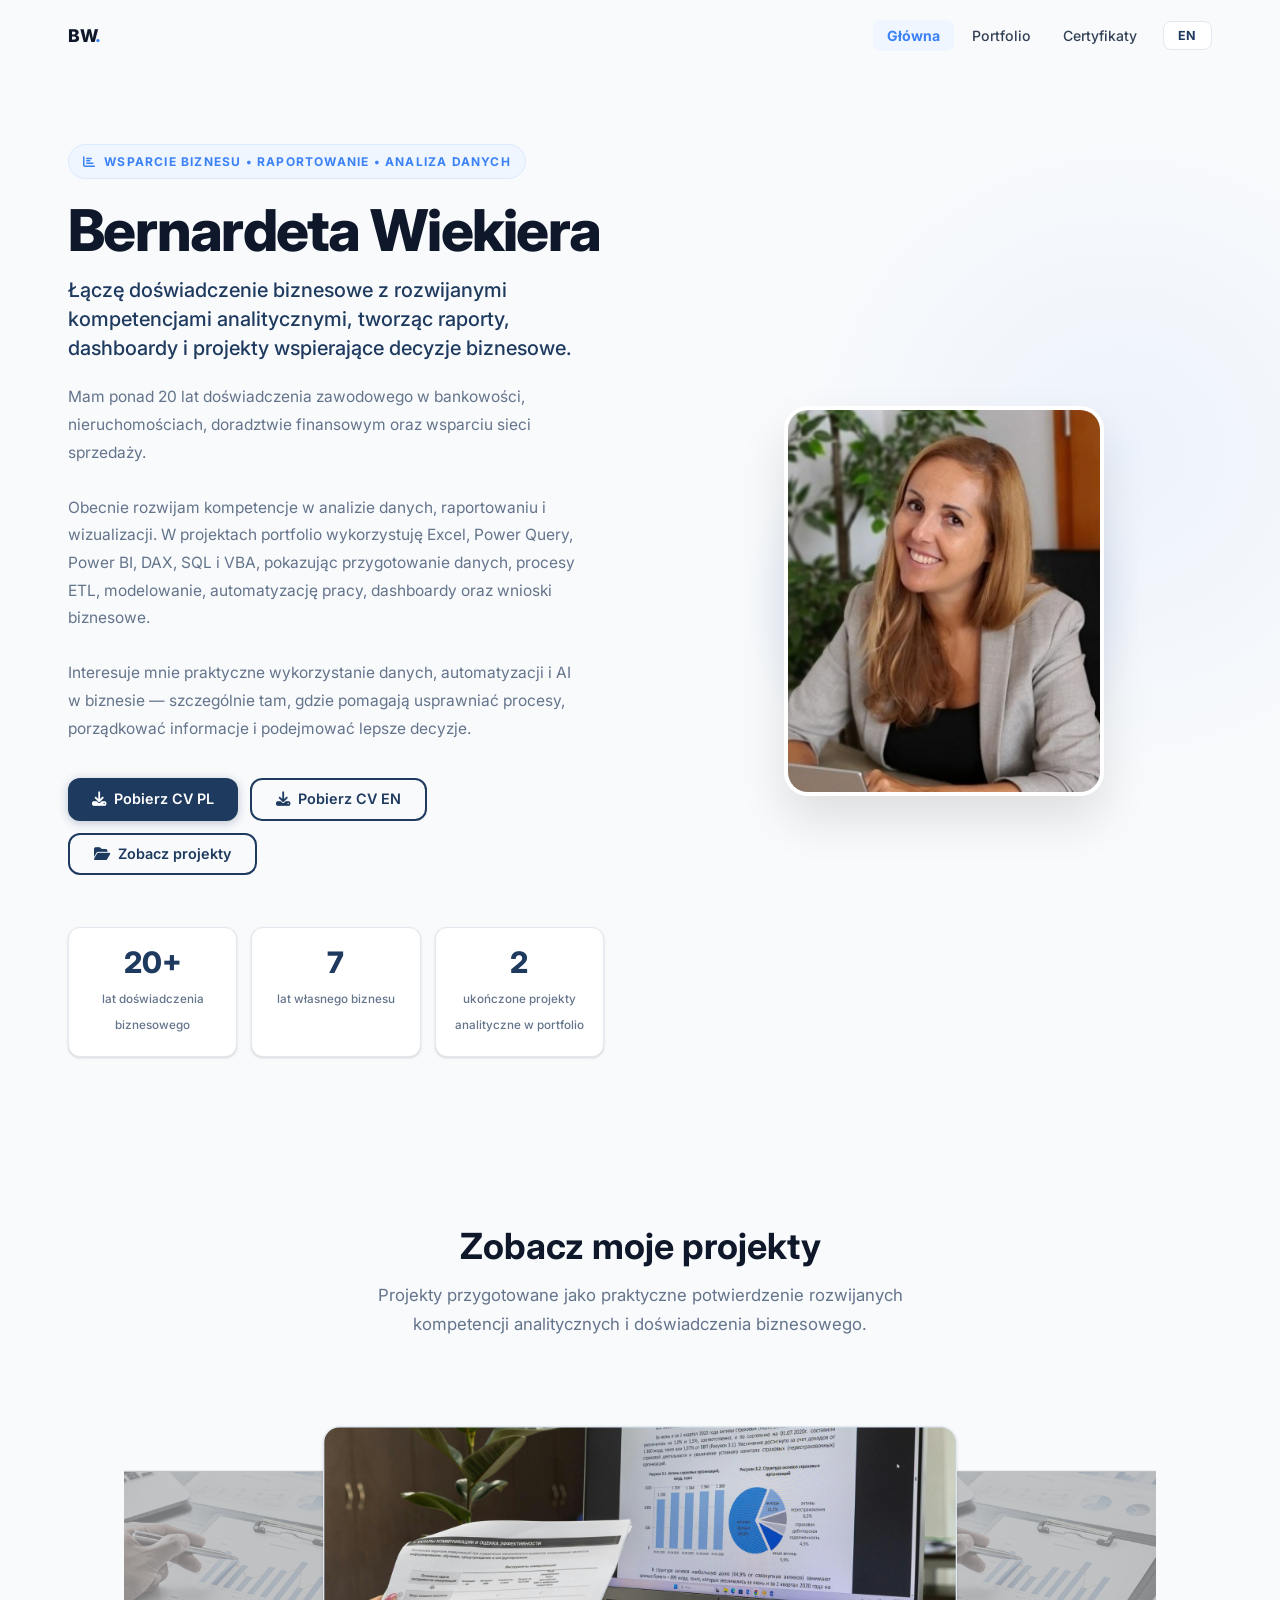
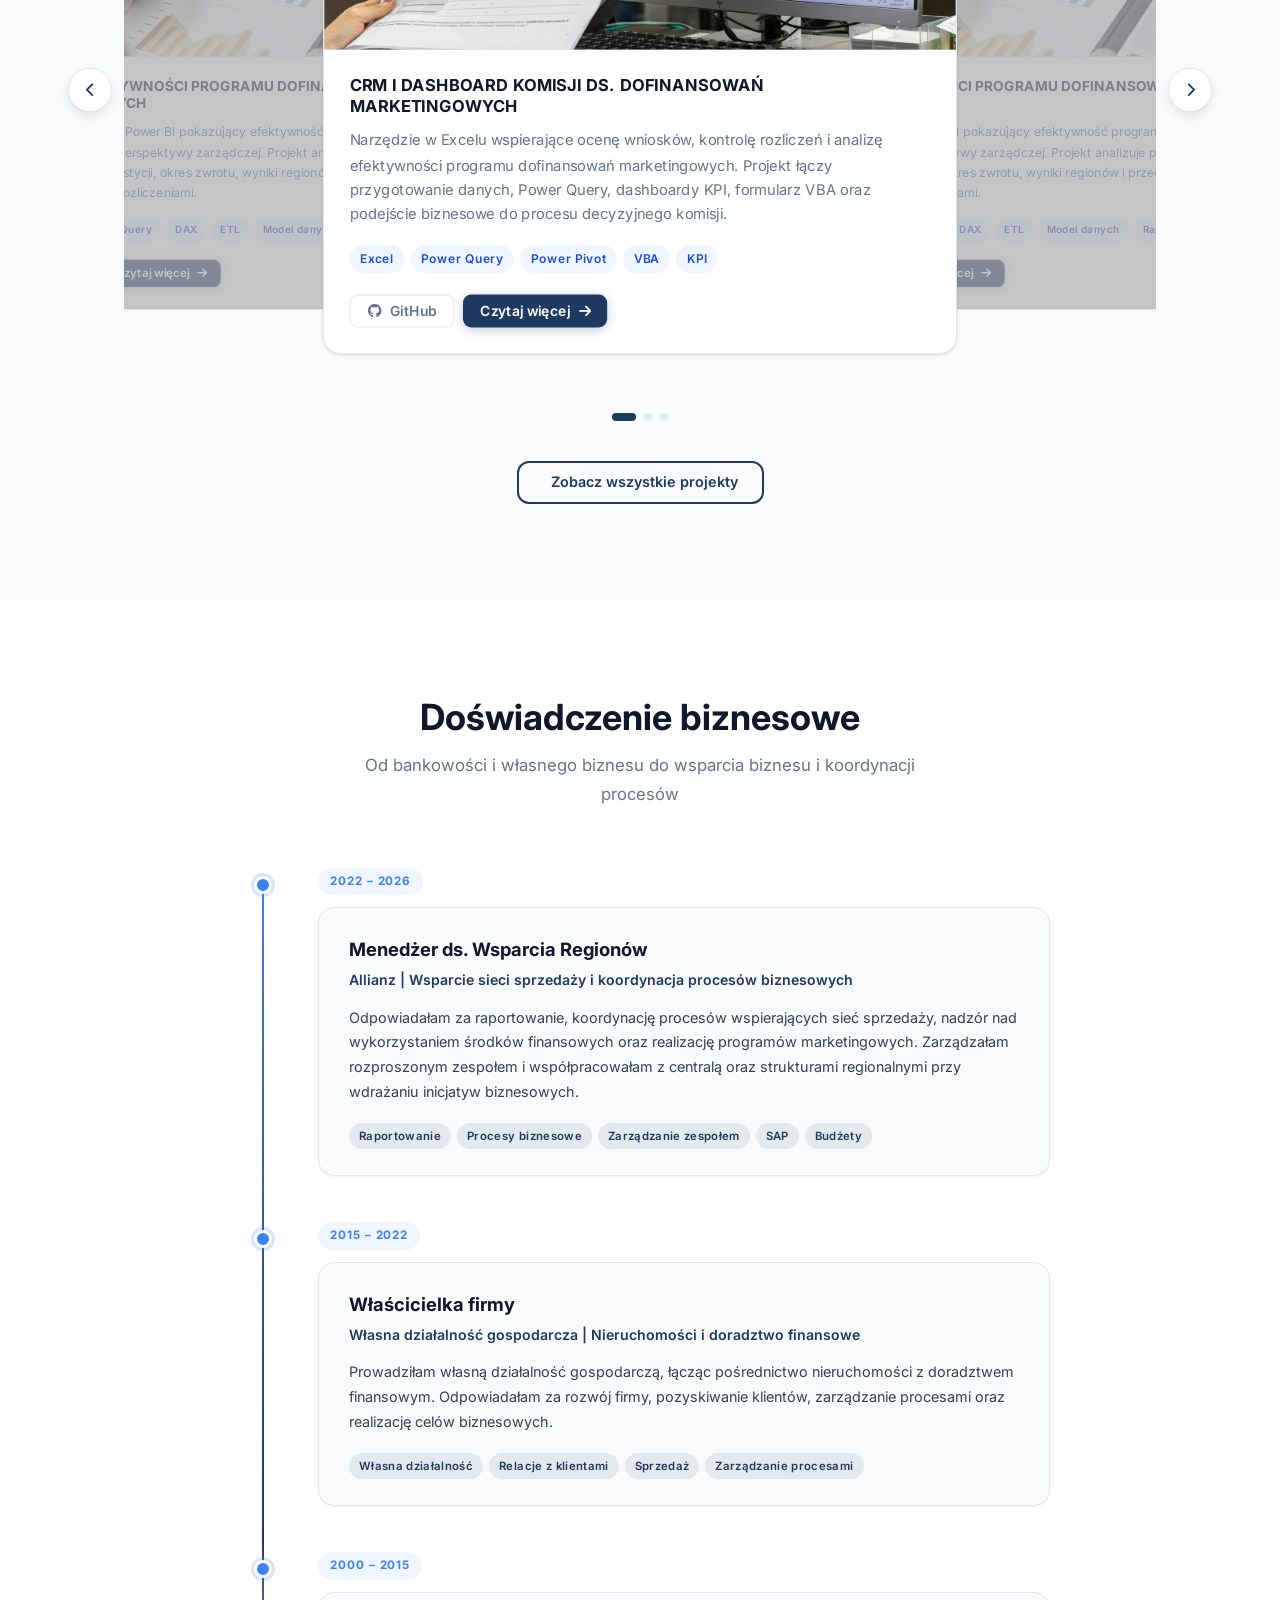
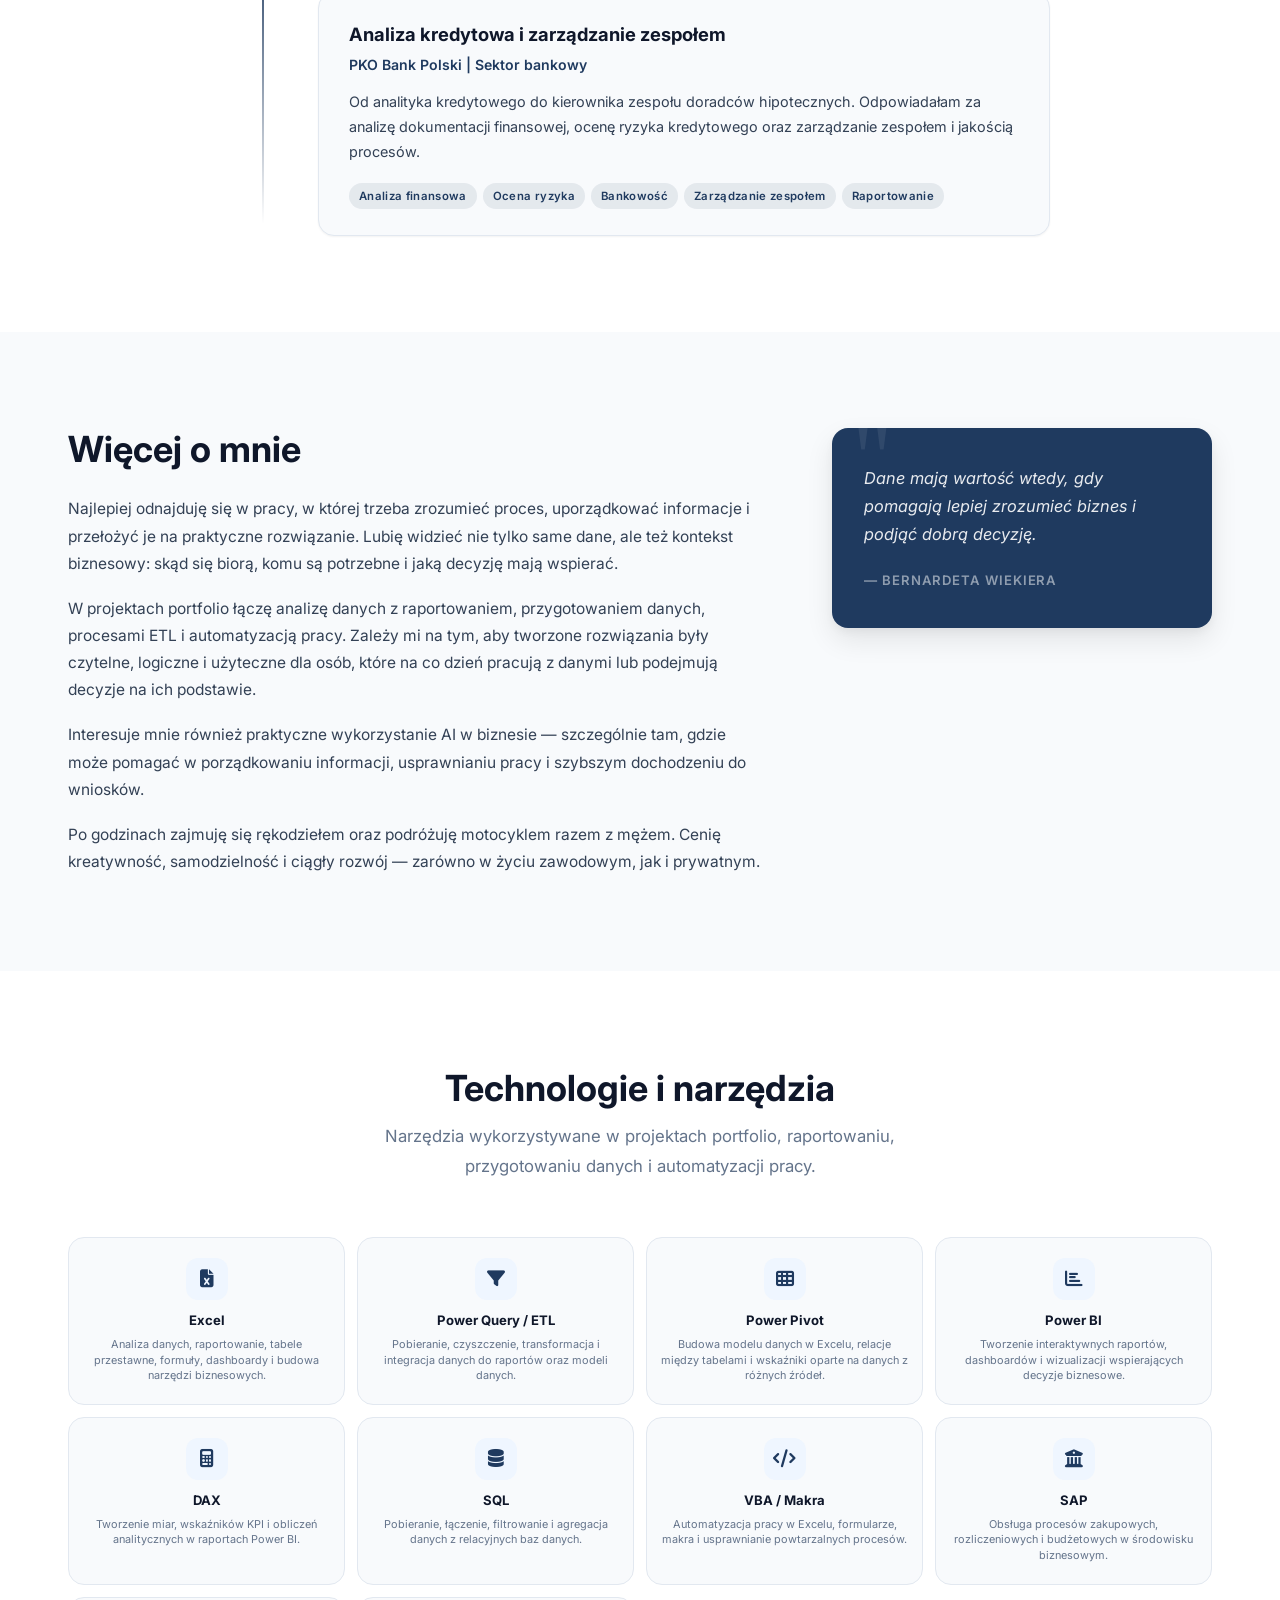
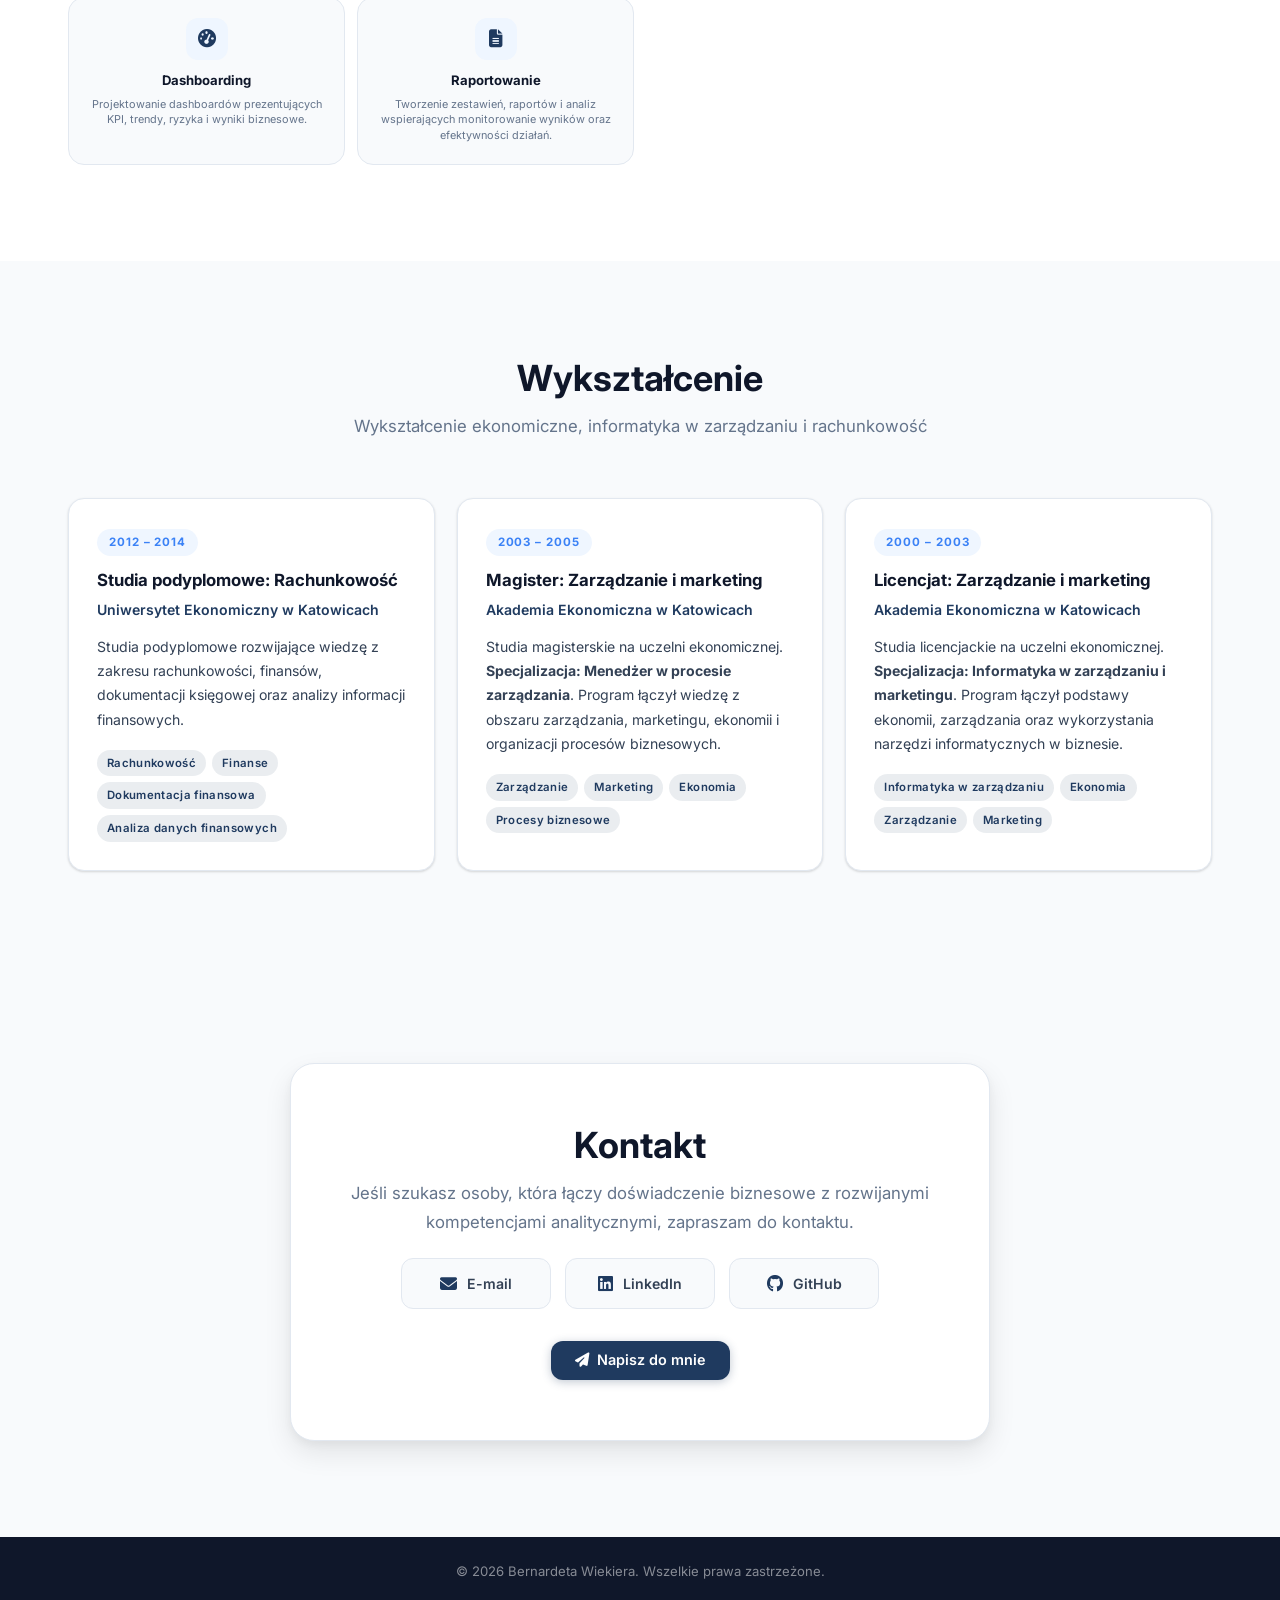
==== commit be9b3602: "Add Polish and English CV download buttons" ====
--- a/index.html
+++ b/index.html
@@ -47,9 +47,13 @@
 <p class="hero-subtitle" data-i18n="hero_subtitle">Łączę doświadczenie biznesowe z rozwijanymi kompetencjami analitycznymi, tworząc raporty, dashboardy i projekty wspierające decyzje biznesowe.</p>
 <p class="hero-desc" data-i18n-html="hero_desc">Mam ponad 20 lat doświadczenia zawodowego w bankowości, nieruchomościach, doradztwie finansowym oraz wsparciu sieci sprzedaży.<br/><br/>Obecnie rozwijam kompetencje w analizie danych, raportowaniu i wizualizacji. W projektach portfolio wykorzystuję Excel, Power Query, Power BI, DAX, SQL i VBA, pokazując przygotowanie danych, procesy ETL, modelowanie, automatyzację pracy, dashboardy oraz wnioski biznesowe.<br/><br/>Interesuje mnie praktyczne wykorzystanie danych, automatyzacji i AI w biznesie — szczególnie tam, gdzie pomagają usprawniać procesy, porządkować informacje i podejmować lepsze decyzje.</p>
 <div class="hero-btns">
-<a class="btn btn-primary" download="" href="images/cv/cv-bernardeta-wiekiera.pdf">
+<a class="btn btn-primary" download="" href="files/cv/CV_Bernardeta_Wiekiera_PL.pdf">
 <i aria-hidden="true" class="fas fa-download"></i>
-<span data-i18n="hero_cv">Pobierz CV</span>
+<span data-i18n="hero_cv_pl">Pobierz CV PL</span>
+</a>
+<a class="btn btn-outline" download="" href="files/cv/CV_Bernardeta_Wiekiera_EN.pdf">
+<i aria-hidden="true" class="fas fa-download"></i>
+<span data-i18n="hero_cv_en">Pobierz CV EN</span>
 </a>
 <a class="btn btn-outline" href="#projects">
 <i aria-hidden="true" class="fas fa-folder-open"></i>
@@ -141,7 +145,7 @@
 <div class="tags"><span class="tag">Power BI</span><span class="tag">Power Query</span><span class="tag">DAX</span><span class="tag">ETL</span><span class="tag">Model danych</span><span class="tag">Raport interaktywny</span></div>
 </div>
 <div class="project-card-btns">
-<a class="btn btn-ghost btn-sm" href="https://github.com/BWiekiera/marketing-funding-program-performance-analysis-analysis" rel="noopener" target="_blank">
+<a class="btn btn-ghost btn-sm" href="https://github.com/BWiekiera/marketing-funding-program-performance-analysis" rel="noopener" target="_blank">
 <i aria-hidden="true" class="fab fa-github"></i>
 <span data-i18n="btn_github">GitHub</span>
 </a>
--- a/css/style.css
+++ b/css/style.css
@@ -1136,3 +1136,18 @@
     font-size: 0.88rem;
   }
 }
+
+/* CV download buttons */
+.hero-btns .btn {
+  white-space: nowrap;
+}
+
+@media (max-width: 520px) {
+  .hero-btns {
+    width: 100%;
+  }
+  .hero-btns .btn {
+    width: 100%;
+    justify-content: center;
+  }
+}
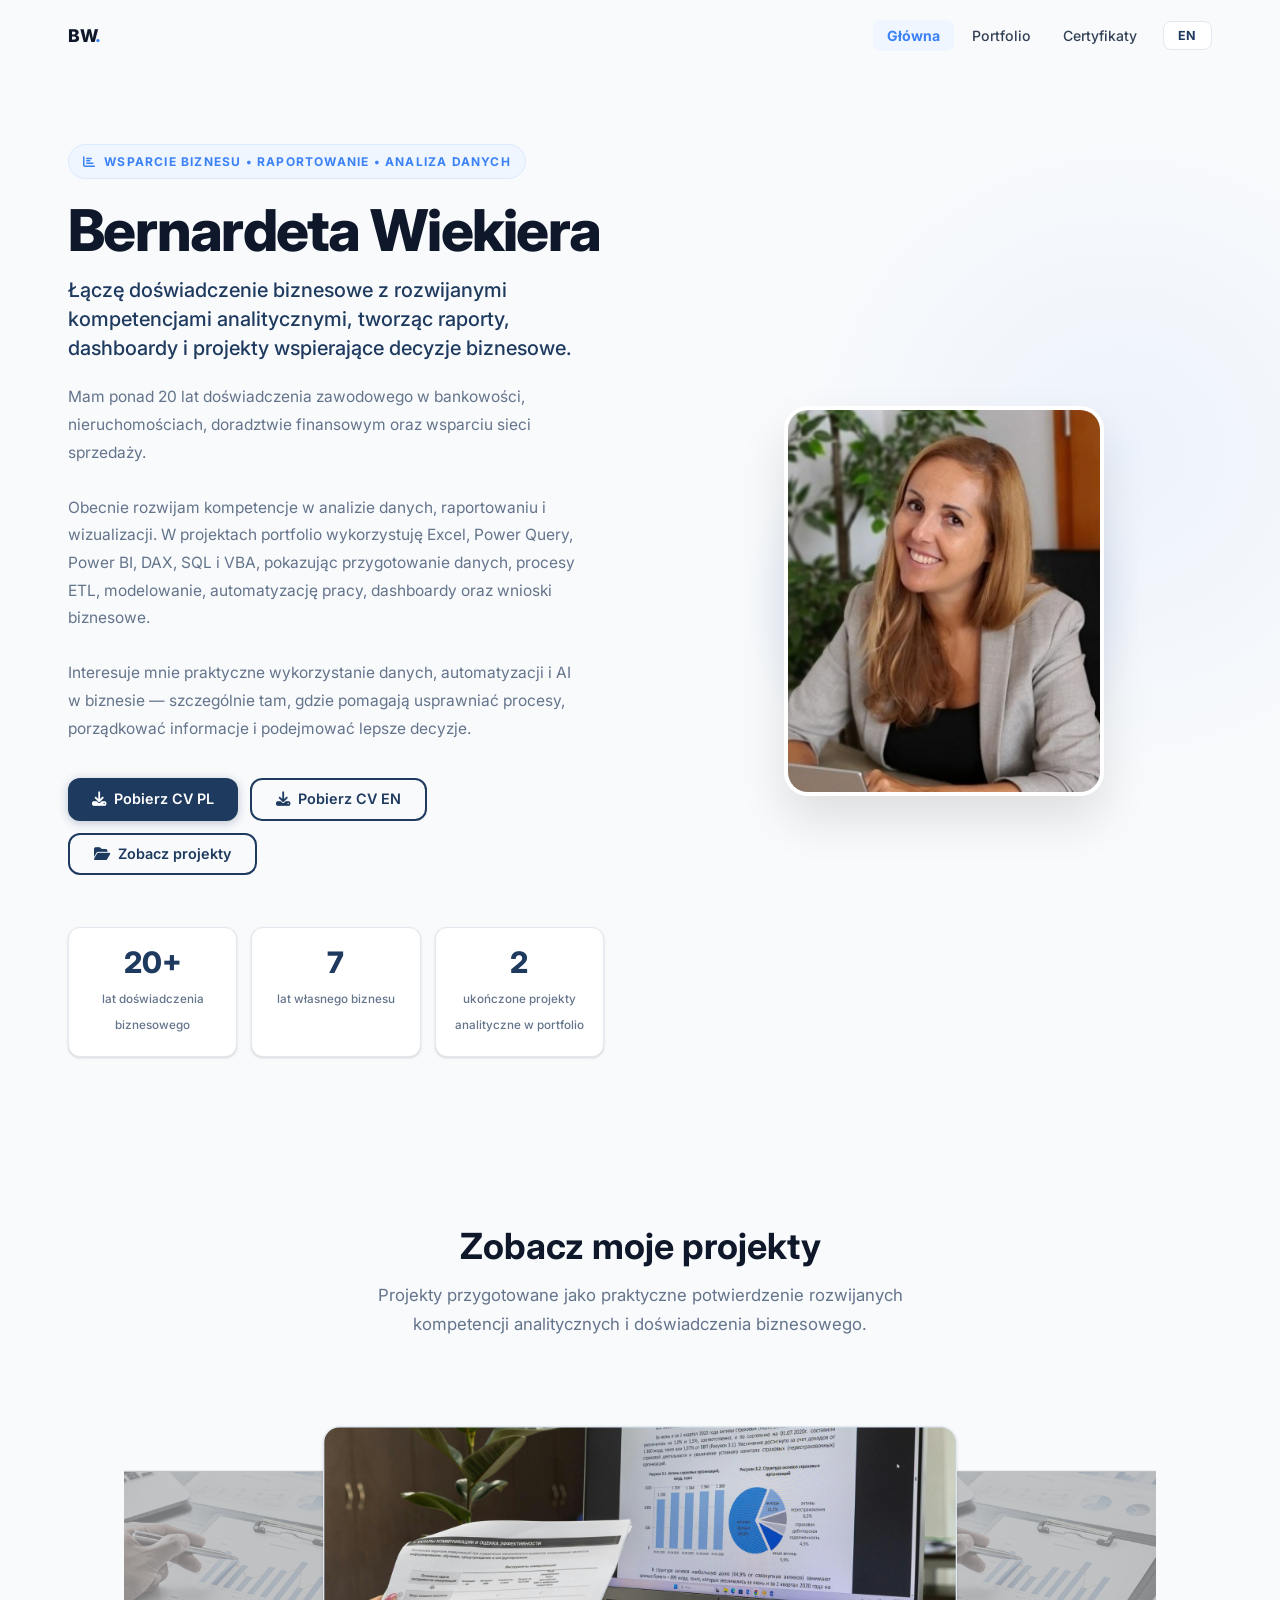
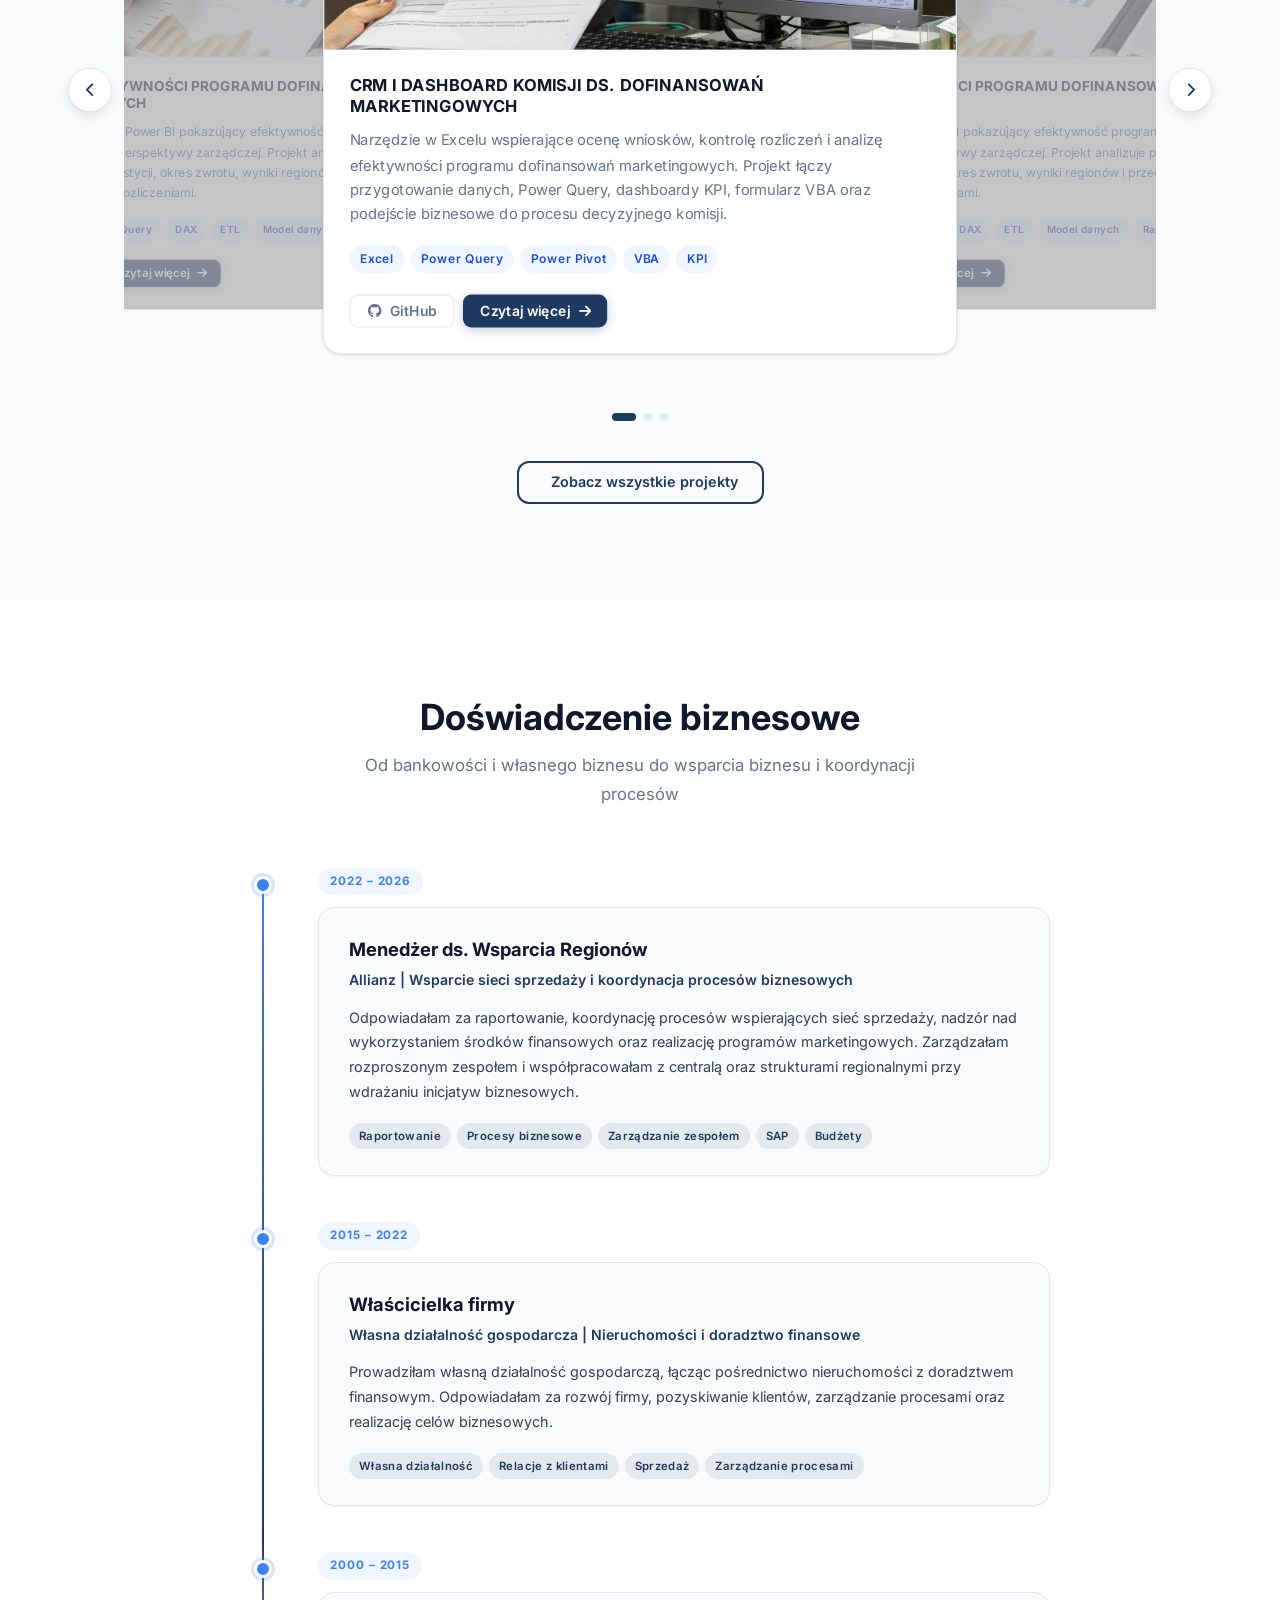
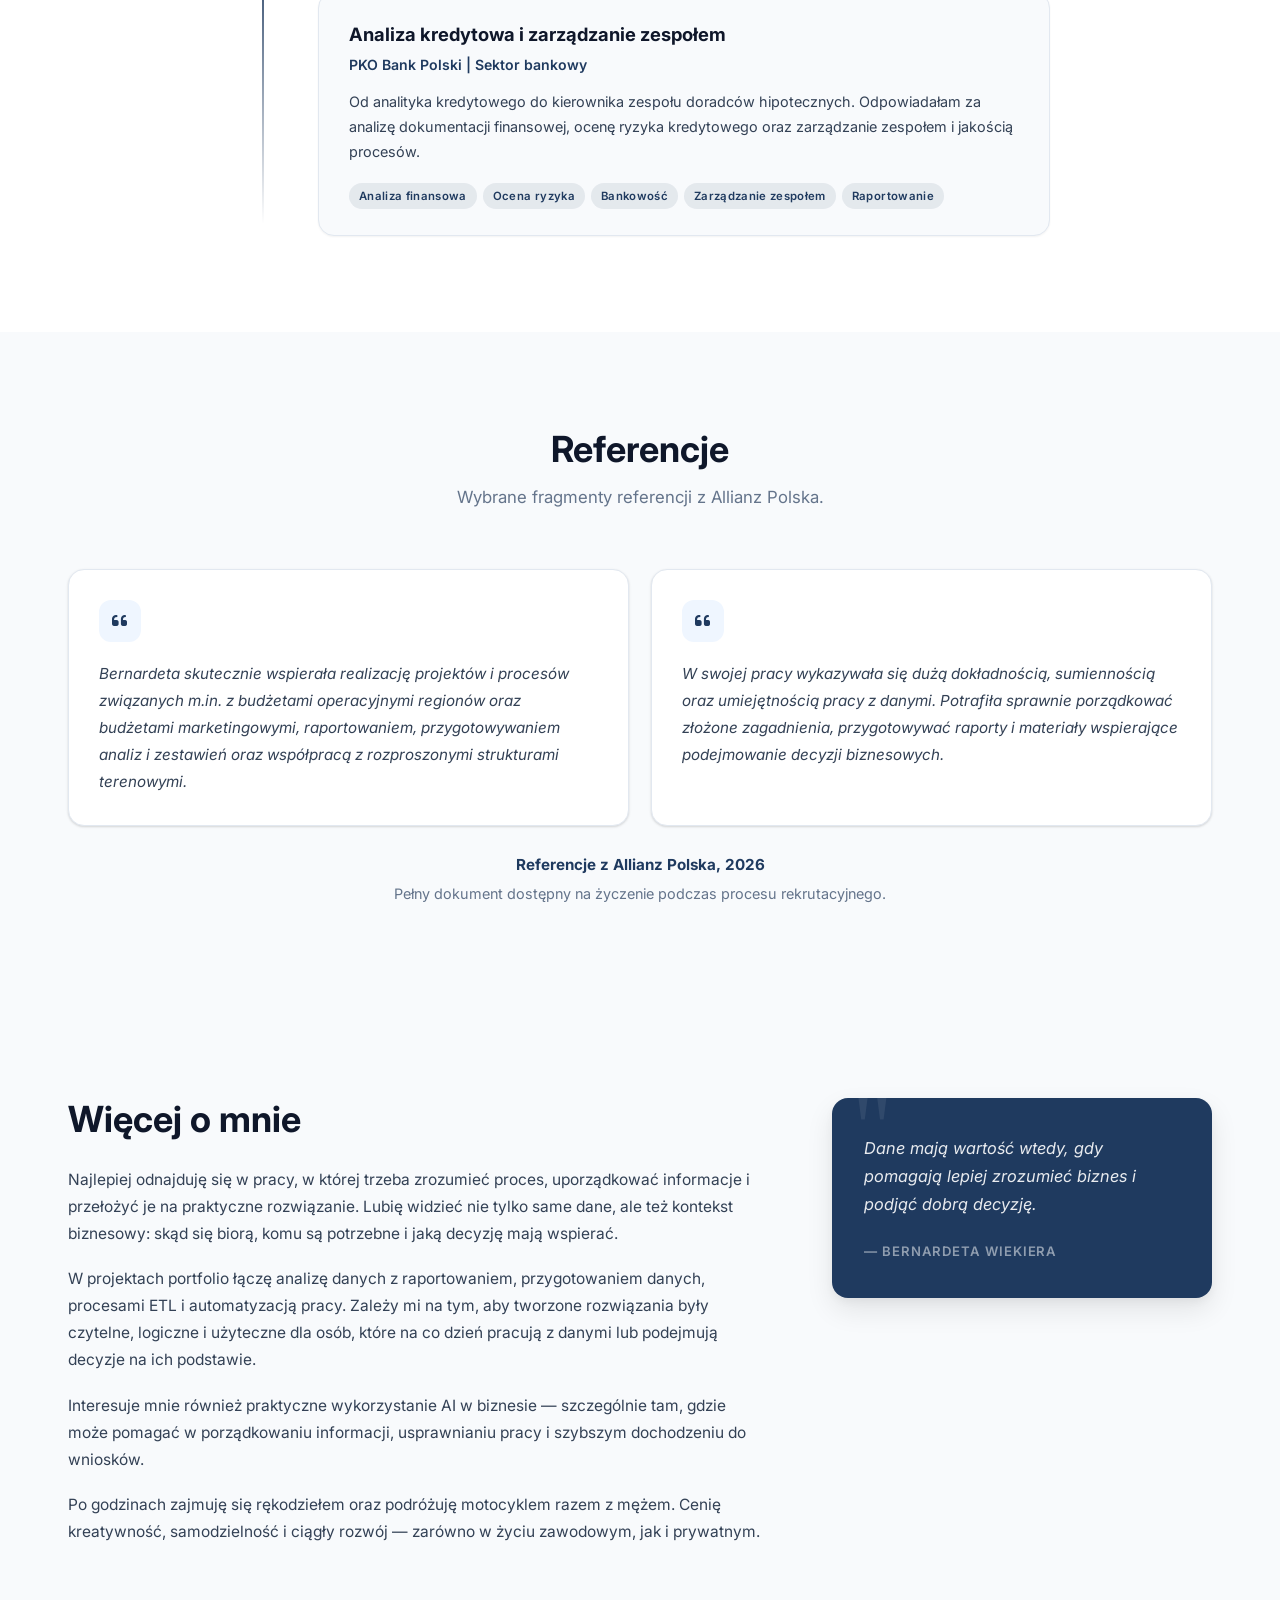
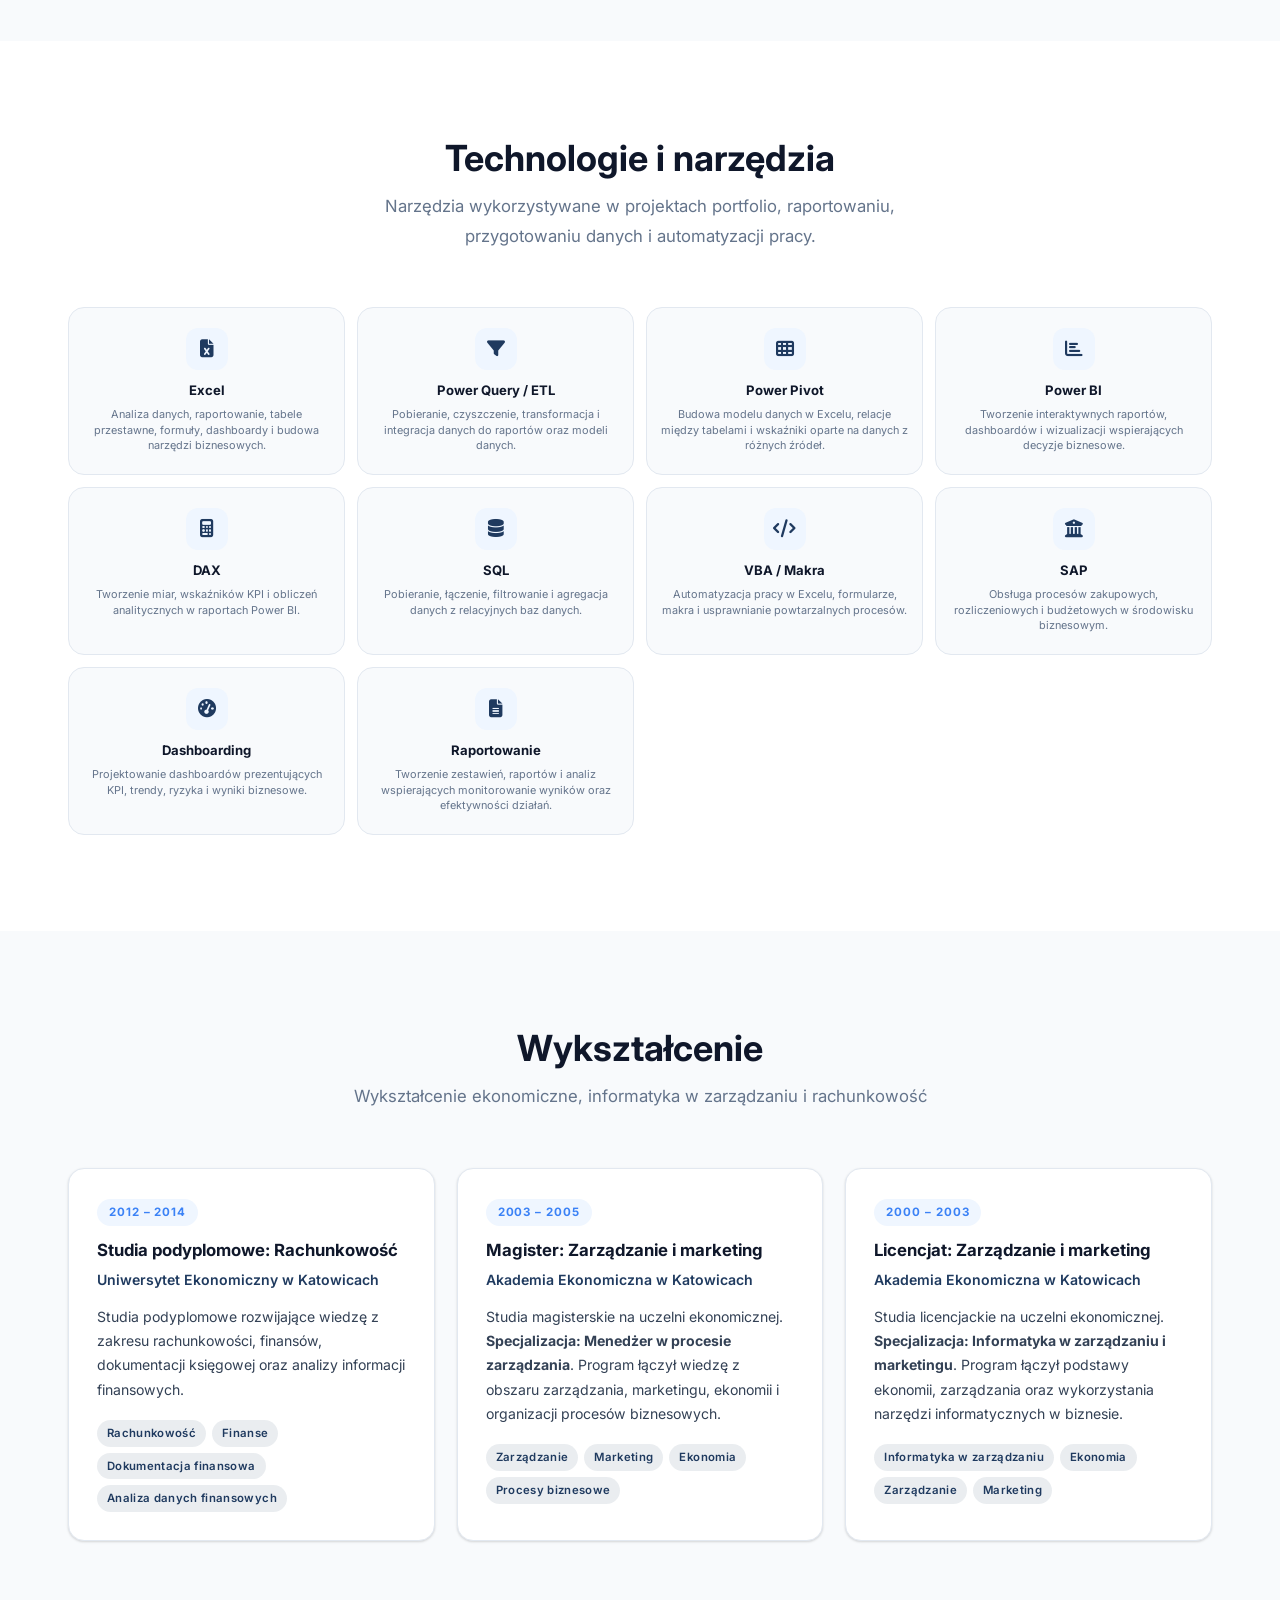
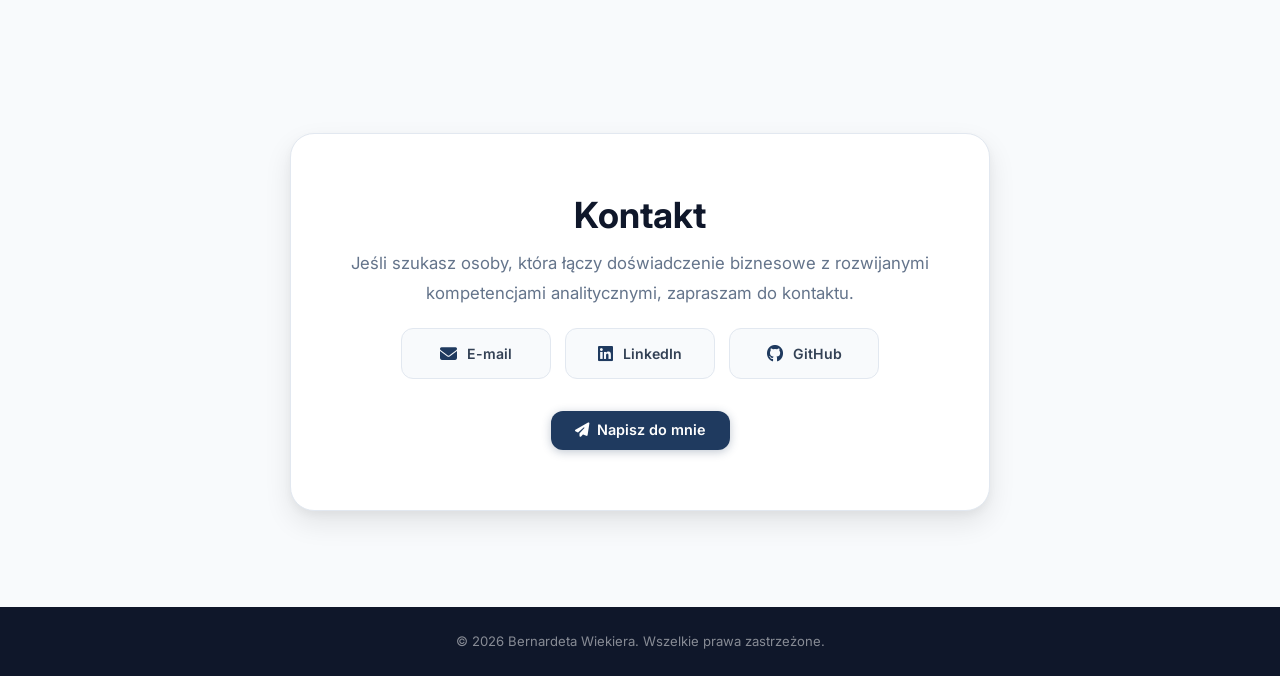
==== commit 5994e8c5: "Add references section and embed Power BI report" ====
--- a/index.html
+++ b/index.html
@@ -246,6 +246,31 @@
 </div>
 </section>
 <!-- ============================================================
+       REFERENCJE
+       ============================================================ -->
+<section class="section section-bg" id="references">
+<div class="container">
+<div class="section-header fade-in">
+<h2 data-i18n="sec_refs_title">Referencje</h2>
+<p data-i18n="sec_refs_sub">Wybrane fragmenty referencji z Allianz Polska.</p>
+</div>
+<div class="references-grid">
+<article class="reference-card fade-in">
+<div class="reference-icon" aria-hidden="true"><i class="fas fa-quote-left"></i></div>
+<p class="reference-text" data-i18n="ref_quote_1">Bernardeta skutecznie wspierała realizację projektów i procesów związanych m.in. z budżetami operacyjnymi regionów oraz budżetami marketingowymi, raportowaniem, przygotowywaniem analiz i zestawień oraz współpracą z rozproszonymi strukturami terenowymi.</p>
+</article>
+<article class="reference-card fade-in">
+<div class="reference-icon" aria-hidden="true"><i class="fas fa-quote-left"></i></div>
+<p class="reference-text" data-i18n="ref_quote_2">W swojej pracy wykazywała się dużą dokładnością, sumiennością oraz umiejętnością pracy z danymi. Potrafiła sprawnie porządkować złożone zagadnienia, przygotowywać raporty i materiały wspierające podejmowanie decyzji biznesowych.</p>
+</article>
+</div>
+<div class="reference-footer fade-in">
+<strong data-i18n="ref_source">Referencje z Allianz Polska, 2026</strong>
+<span data-i18n="ref_note">Pełny dokument dostępny na życzenie podczas procesu rekrutacyjnego.</span>
+</div>
+</div>
+</section>
+<!-- ============================================================
        O MNIE
        ============================================================ -->
 <section class="section section-bg" id="about">
--- a/css/style.css
+++ b/css/style.css
@@ -431,6 +431,62 @@
 .timeline-role   { font-size: 1.15rem; font-weight: 700; color: var(--dark-navy); margin-bottom: 4px; }
 .timeline-company{ font-size: 0.88rem; color: var(--navy); font-weight: 600; margin-bottom: 14px; }
 .timeline-desc   { font-size: 0.9rem; color: var(--text); line-height: 1.72; margin-bottom: 18px; }
+
+
+/* ---- 11a. REFERENCJE ---- */
+#references { background: var(--bg); }
+.references-grid {
+  display: grid;
+  grid-template-columns: repeat(2, 1fr);
+  gap: 22px;
+  margin-bottom: 26px;
+}
+.reference-card {
+  background: var(--white);
+  border: 1px solid var(--border);
+  border-radius: var(--radius-lg);
+  padding: 30px 30px;
+  box-shadow: var(--shadow);
+  position: relative;
+  transition: transform var(--transition), box-shadow var(--transition), border-color var(--transition);
+}
+.reference-card:hover {
+  transform: translateY(-3px);
+  box-shadow: var(--shadow-md);
+  border-color: rgba(59,130,246,0.35);
+}
+.reference-icon {
+  width: 42px;
+  height: 42px;
+  border-radius: var(--radius);
+  background: var(--light-blue);
+  color: var(--navy);
+  display: flex;
+  align-items: center;
+  justify-content: center;
+  margin-bottom: 18px;
+  font-size: 17px;
+}
+.reference-text {
+  color: var(--text);
+  font-size: 0.95rem;
+  line-height: 1.78;
+  font-style: italic;
+}
+.reference-footer {
+  max-width: 760px;
+  margin: 0 auto;
+  text-align: center;
+  color: var(--muted);
+  font-size: 0.9rem;
+  line-height: 1.7;
+}
+.reference-footer strong {
+  display: block;
+  color: var(--navy);
+  font-size: 0.95rem;
+  margin-bottom: 4px;
+}
 
 /* ---- 12. O MNIE ---- */
 #about { background: var(--bg); }
@@ -858,6 +914,8 @@
 
   /* About */
   .about-grid { grid-template-columns: 1fr; }
+  .references-grid { grid-template-columns: 1fr; }
+  .powerbi-embed-wrap { height: 520px; }
 
   /* Skills */
   .skills-grid { grid-template-columns: repeat(2,1fr); }
@@ -881,6 +939,9 @@
 
 @media (max-width: 480px) {
   .hero-stats  { grid-template-columns: 1fr; max-width: 240px; margin: 0 auto; }
+  .powerbi-embed-wrap { height: 460px; }
+  .cs-button-row { flex-direction: column; align-items: stretch; }
+  .cs-button-row .btn { justify-content: center; }
   .contact-links { flex-direction: column; }
   .contact-link-box { width: 100%; }
   .portfolio-card-content { padding: 24px; }
@@ -978,6 +1039,26 @@
   border-radius: 0;
 }
 
+
+/* ---- Projekt 2: osadzony raport Power BI ---- */
+.powerbi-embed-wrap {
+  height: 640px;
+  background: #f8fafc;
+  padding: 0;
+}
+.powerbi-embed-frame {
+  width: 100%;
+  height: 100%;
+  border: 0;
+  display: block;
+  background: #f8fafc;
+}
+.cs-button-row {
+  display: flex;
+  flex-wrap: wrap;
+  gap: 12px;
+  align-items: center;
+}
 
 /* Project case study sidebar active state */
 .cs-sidebar-nav a.active {
@@ -1151,3 +1232,14 @@
     justify-content: center;
   }
 }
+
+/* ---- Responsywność osadzonego raportu Power BI ---- */
+@media (max-width: 768px) {
+  .powerbi-embed-wrap { height: 520px; }
+}
+
+@media (max-width: 480px) {
+  .powerbi-embed-wrap { height: 460px; }
+  .cs-button-row { flex-direction: column; align-items: stretch; }
+  .cs-button-row .btn { justify-content: center; }
+}
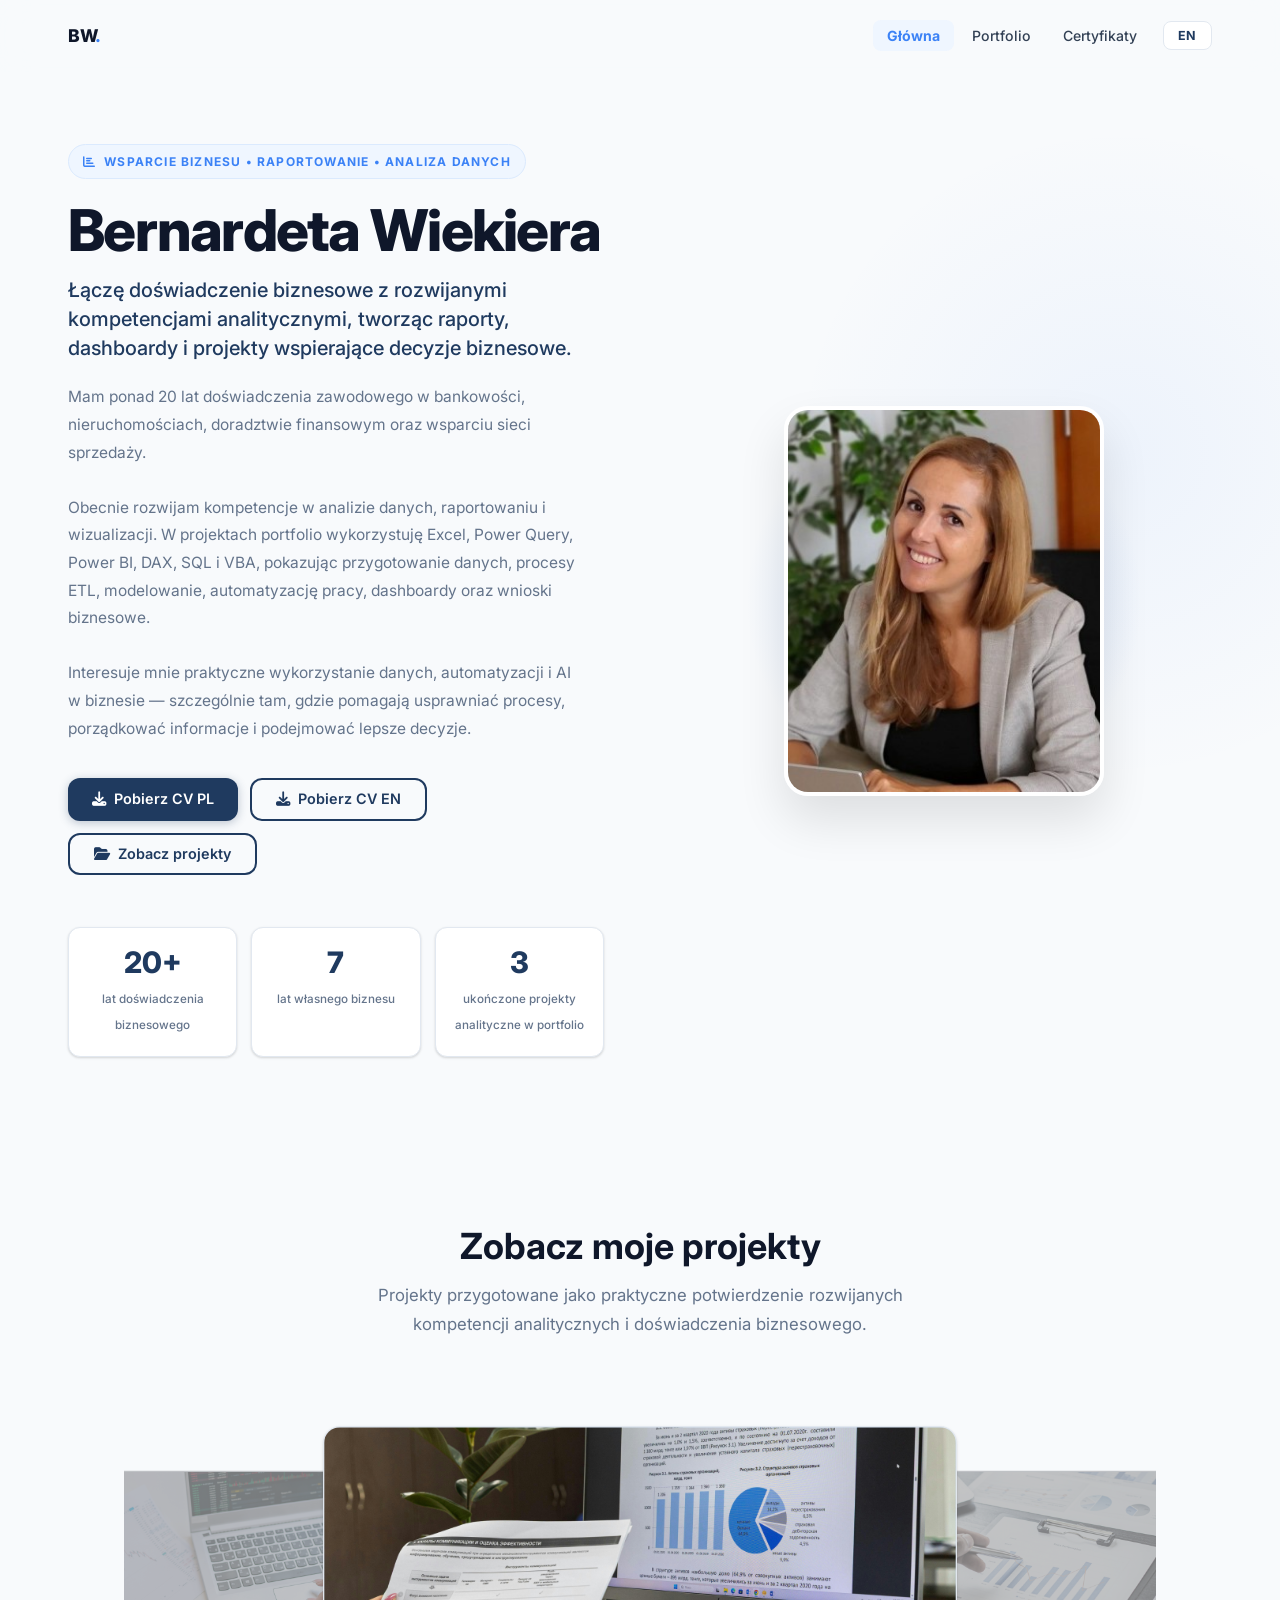
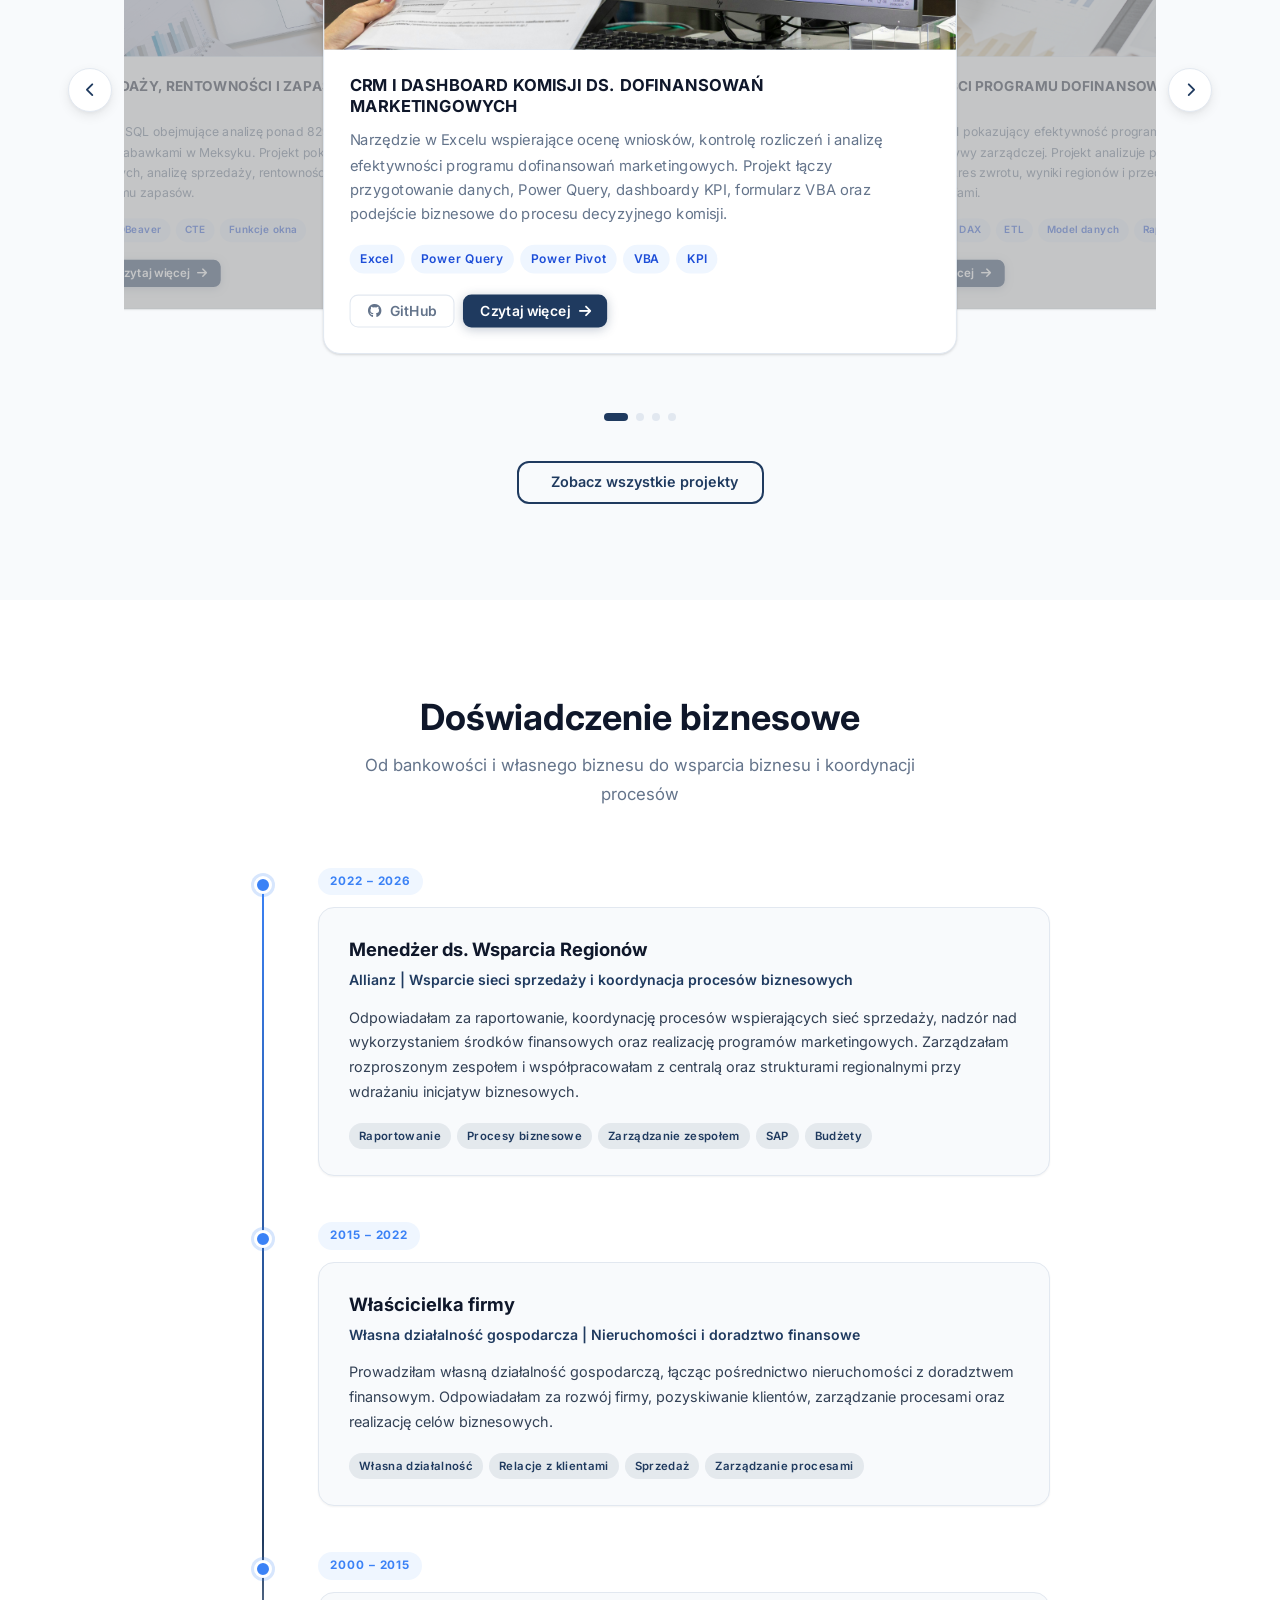
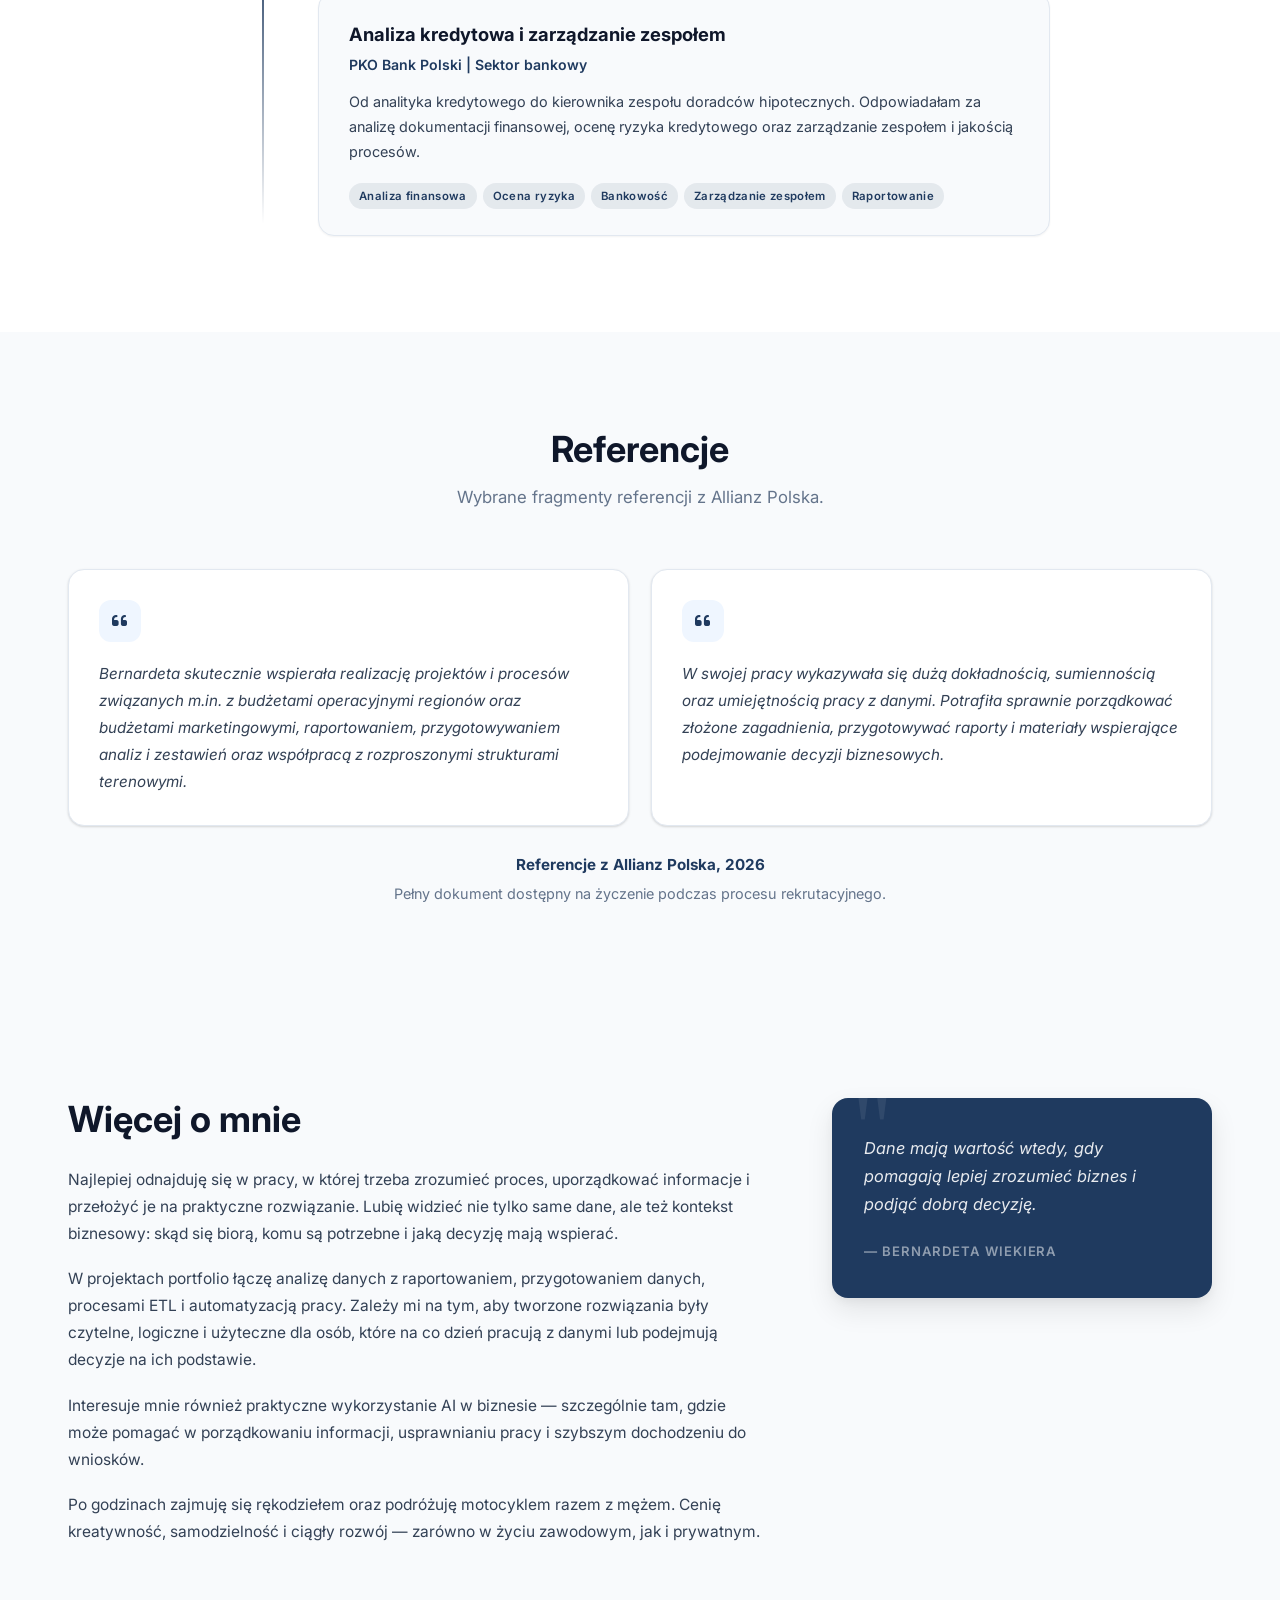
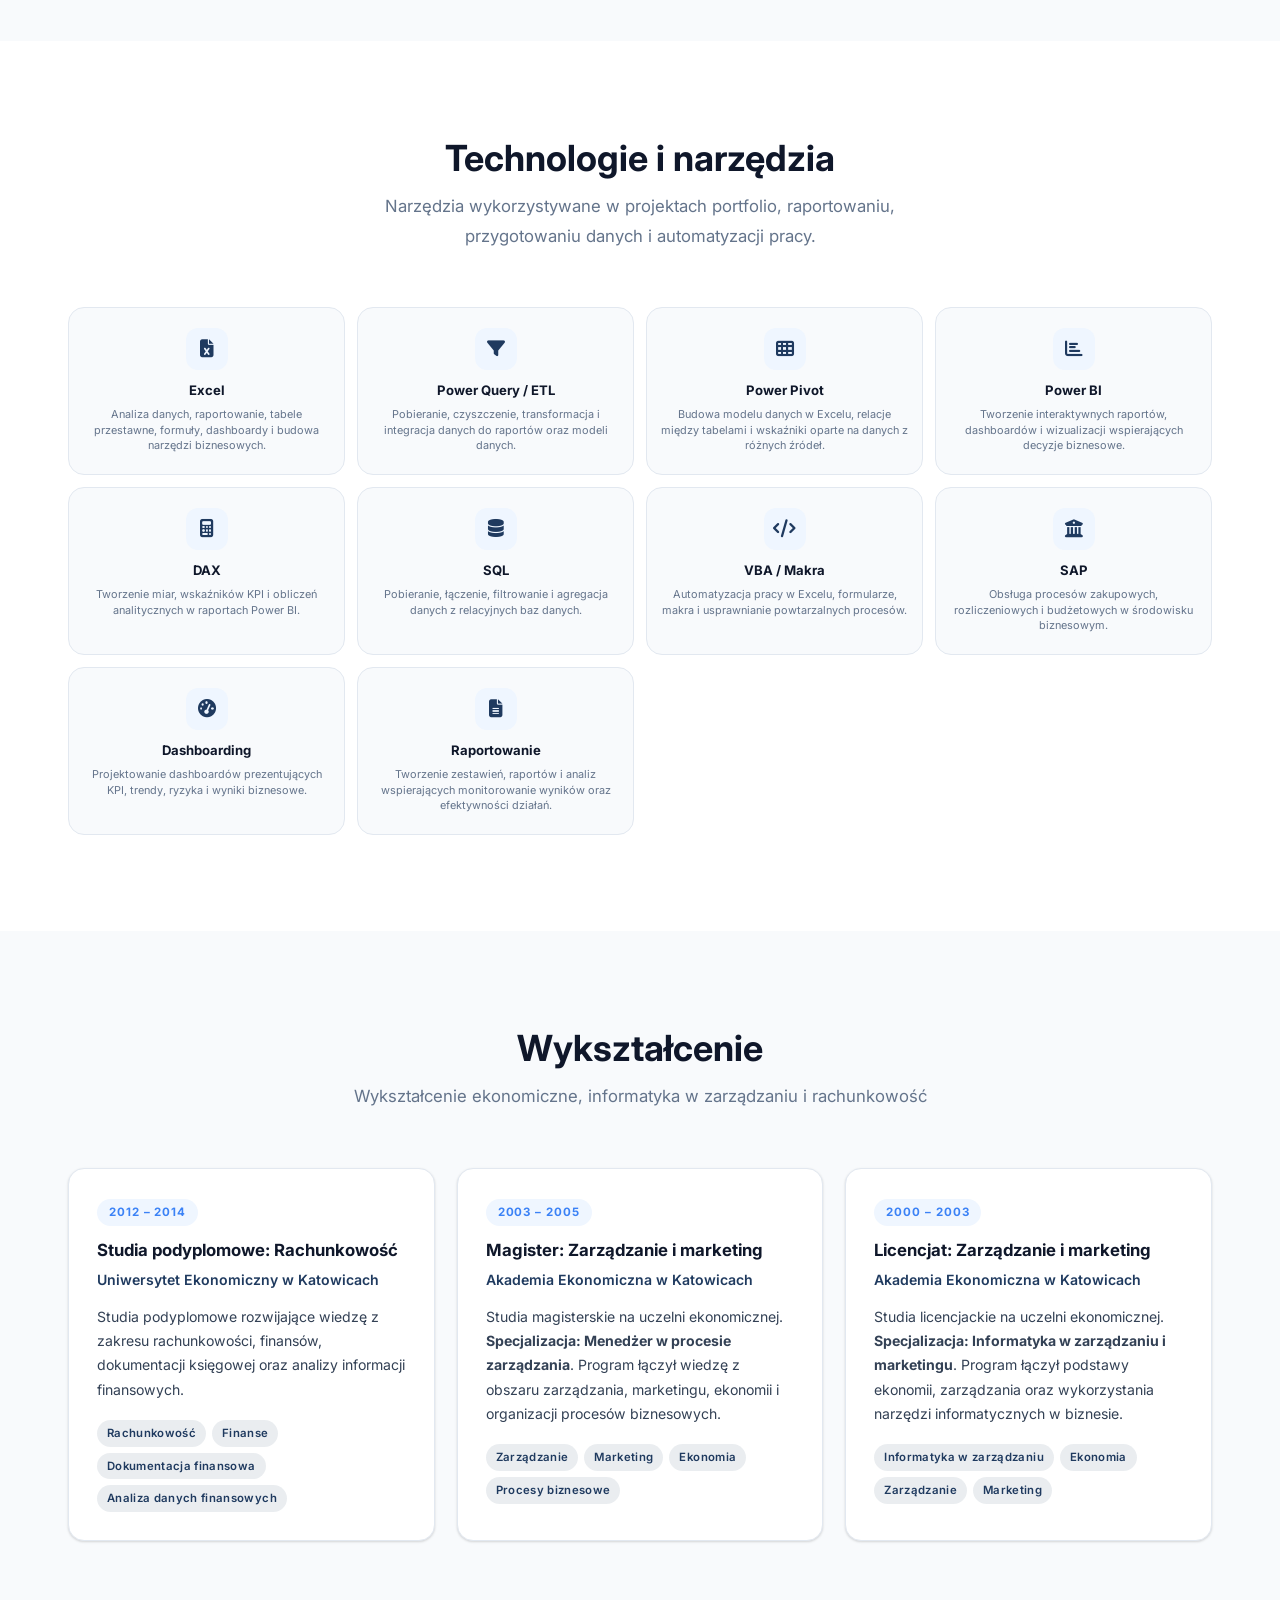
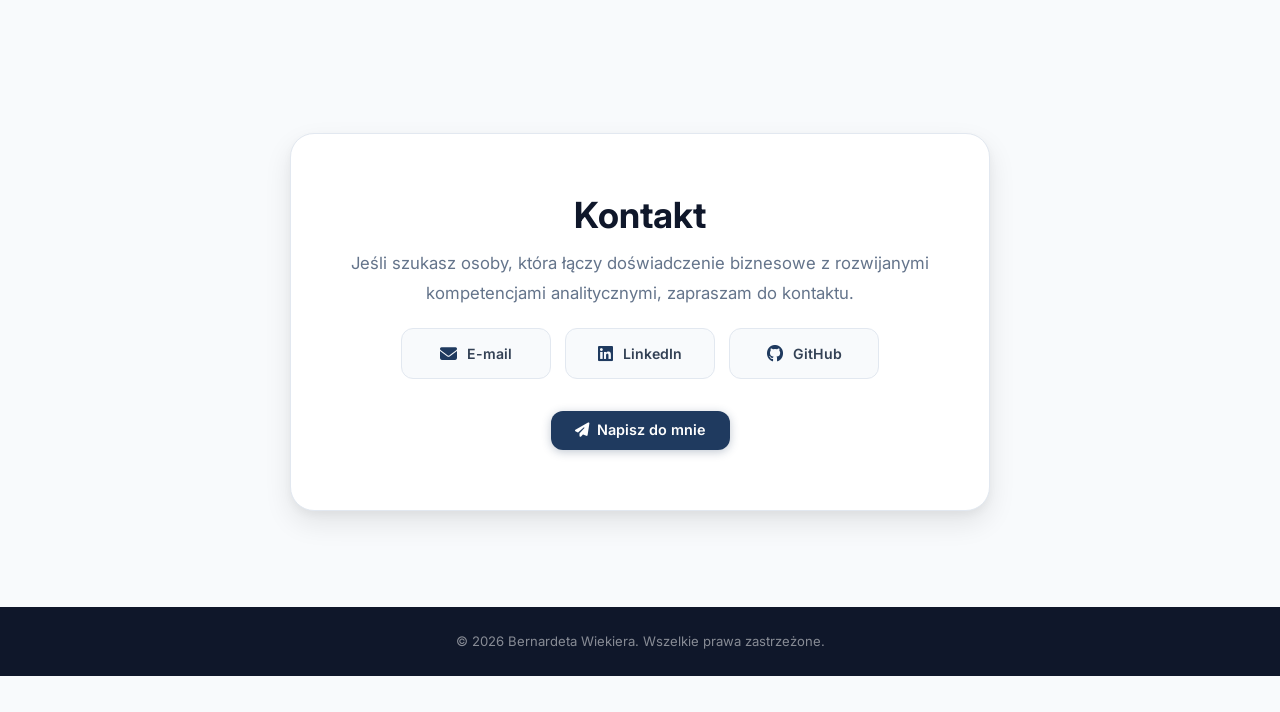
==== commit efffe4a1: "Add Project 3 and update the Polish and English portfolio verions" ====
--- a/index.html
+++ b/index.html
@@ -71,7 +71,7 @@
 <span class="stat-label" data-i18n="stat2_label">lat własnego biznesu</span>
 </div>
 <div class="stat-card fade-in">
-<span class="stat-num" data-i18n="stat3_num">2</span>
+<span class="stat-num" data-i18n="stat3_num">3</span>
 <span class="stat-label" data-i18n="stat3_label">ukończone projekty analityczne w portfolio</span>
 </div>
 </div>
@@ -142,7 +142,7 @@
 <h3 class="project-card-title" data-i18n="p2_title">Analiza efektywności programu dofinansowań marketingowych</h3>
 <p class="project-card-desc" data-i18n="p2_short">Interaktywny raport Power BI pokazujący efektywność programu dofinansowań marketingowych z perspektywy zarządczej. Projekt analizuje przyznane środki, marżę, zwrot z inwestycji, okres zwrotu, wyniki regionów i przedstawicieli oraz ryzyka związane z rozliczeniami.</p>
 <div class="project-card-tags">
-<div class="tags"><span class="tag">Power BI</span><span class="tag">Power Query</span><span class="tag">DAX</span><span class="tag">ETL</span><span class="tag">Model danych</span><span class="tag">Raport interaktywny</span></div>
+<div class="tags"><span class="tag">Power BI</span><span class="tag">Power Query</span><span class="tag">DAX</span><span class="tag">ETL</span><span class="tag" data-i18n="tag_data_model">Model danych</span><span class="tag" data-i18n="tag_interactive_report">Raport interaktywny</span></div>
 </div>
 <div class="project-card-btns">
 <a class="btn btn-ghost btn-sm" href="https://github.com/BWiekiera/marketing-funding-program-performance-analysis" rel="noopener" target="_blank">
@@ -157,6 +157,29 @@
 </div>
 </article>
 <!-- Projekt 3 -->
+<article class="project-card">
+<div class="project-card-img">
+<img alt="Analiza sprzedaży, rentowności i zapasów sieci Maven Toys" onerror="this.style.display='none'; this.nextElementSibling.style.removeProperty('display');" src="images/projects/project3.png"/>
+<span style="display:none;">images/projects/project3.png</span>
+</div>
+<div class="project-card-body">
+<h3 class="project-card-title" data-i18n="p3_title">Analiza sprzedaży, rentowności i zapasów sieci Maven Toys</h3>
+<p class="project-card-desc" data-i18n="p3_short">Studium przypadku SQL obejmujące analizę ponad 829 tys. transakcji fikcyjnej sieci 50 sklepów z zabawkami w Meksyku. Projekt pokazuje kontrolę jakości i przygotowanie danych, analizę sprzedaży, rentowności, trendów, wyników sklepów oraz poziomu zapasów.</p>
+<div class="project-card-tags">
+<div class="tags"><span class="tag">SQL</span><span class="tag">MySQL</span><span class="tag">DBeaver</span><span class="tag">CTE</span><span class="tag" data-i18n="tag_window_functions">Funkcje okna</span></div>
+</div>
+<div class="project-card-btns">
+<a class="btn btn-ghost btn-sm" href="https://github.com/BWiekiera/maven-toys-sql-analysis" rel="noopener" target="_blank">
+<i aria-hidden="true" class="fab fa-github"></i>
+<span data-i18n="btn_github">GitHub</span>
+</a>
+<a class="btn btn-primary btn-sm" href="projects/project3.html">
+<span data-i18n="btn_read_more">Czytaj więcej</span>
+<i aria-hidden="true" class="fas fa-arrow-right"></i>
+</a>
+</div>
+</div>
+</article>
 <!-- Projekt 4 — teaser -->
 <article class="project-card project-card--teaser">
 <div class="project-card-img project-card-img--teaser">
@@ -188,7 +211,8 @@
 <div aria-label="Nawigacja po projektach" class="carousel-dots" id="proj-dots">
 <button aria-label="Projekt 1" class="carousel-dot active" data-index="0"></button>
 <button aria-label="Projekt 2" class="carousel-dot" data-index="1"></button>
-<button aria-label="Kolejny projekt" class="carousel-dot" data-index="2"></button>
+<button aria-label="Projekt 3" class="carousel-dot" data-index="2"></button>
+<button aria-label="Kolejny projekt" class="carousel-dot" data-index="3"></button>
 </div>
 <div class="projects-cta fade-in">
 <a class="btn btn-outline" href="portfolio.html">
--- a/css/style.css
+++ b/css/style.css
@@ -1006,9 +1006,19 @@
   padding-left: 22px;
   list-style: disc;
 }
+.project1-case .cs-section ol {
+  margin: 8px 0 20px 0;
+  padding-left: 24px;
+}
 .project1-case .cs-section ul li {
   padding: 3px 0;
   border-bottom: none;
+  line-height: 1.7;
+}
+.project1-case .cs-section ol li {
+  padding: 3px 0 3px 4px;
+  color: var(--text);
+  font-size: 0.95rem;
   line-height: 1.7;
 }
 .project1-case .cs-section ul li::before { content: none; }
@@ -1243,3 +1253,78 @@
   .cs-button-row { flex-direction: column; align-items: stretch; }
   .cs-button-row .btn { justify-content: center; }
 }
+
+/* ---- Projekt 3: tabele wyników i kolorowanie składni SQL ---- */
+.cs-table-wrap {
+  width: 100%;
+  margin: 22px 0 30px;
+  overflow-x: auto;
+  border: 1px solid var(--border);
+  border-radius: var(--radius-lg);
+  background: var(--white);
+  box-shadow: var(--shadow-sm);
+  -webkit-overflow-scrolling: touch;
+}
+.cs-table-wrap:focus-visible {
+  outline: 3px solid rgba(37, 99, 235, 0.28);
+  outline-offset: 3px;
+}
+.cs-data-table {
+  width: 100%;
+  min-width: 620px;
+  border-collapse: collapse;
+  font-size: 0.86rem;
+  line-height: 1.5;
+}
+.cs-data-table th,
+.cs-data-table td {
+  padding: 12px 14px;
+  border-bottom: 1px solid var(--border);
+  text-align: left;
+  vertical-align: top;
+  white-space: nowrap;
+}
+.cs-data-table th {
+  background: var(--light-blue);
+  color: var(--dark-navy);
+  font-size: 0.73rem;
+  font-weight: 800;
+  letter-spacing: 0.04em;
+  text-transform: uppercase;
+}
+.cs-data-table tbody tr:nth-child(even) { background: #f8fafc; }
+.cs-data-table tbody tr:last-child td { border-bottom: 0; }
+.cs-data-table .num { text-align: right; font-variant-numeric: tabular-nums; }
+
+.sql-code-block {
+  margin: 22px 0 18px;
+  overflow-x: auto;
+  border: 1px solid var(--border);
+  border-left: 4px solid var(--blue);
+  border-radius: var(--radius-lg);
+  background: #f7f9fc;
+  box-shadow: var(--shadow-sm);
+  -webkit-overflow-scrolling: touch;
+}
+.sql-code-block code {
+  display: block;
+  min-width: 720px;
+  padding: 24px 26px;
+  color: #24324a;
+  font-family: "Consolas", "Cascadia Code", "Courier New", monospace;
+  font-size: 0.84rem;
+  line-height: 1.7;
+  tab-size: 4;
+}
+.sql-keyword  { color: #005cc5; font-weight: 700; }
+.sql-function { color: #6f42c1; font-weight: 600; }
+.sql-string   { color: #087f5b; }
+.sql-number   { color: #c2410c; }
+.sql-alias    { color: #9a6700; }
+
+@media (max-width: 768px) {
+  .cs-data-table { font-size: 0.82rem; }
+  .cs-data-table th,
+  .cs-data-table td { padding: 10px 12px; }
+  .sql-code-block code { padding: 20px; font-size: 0.8rem; }
+}
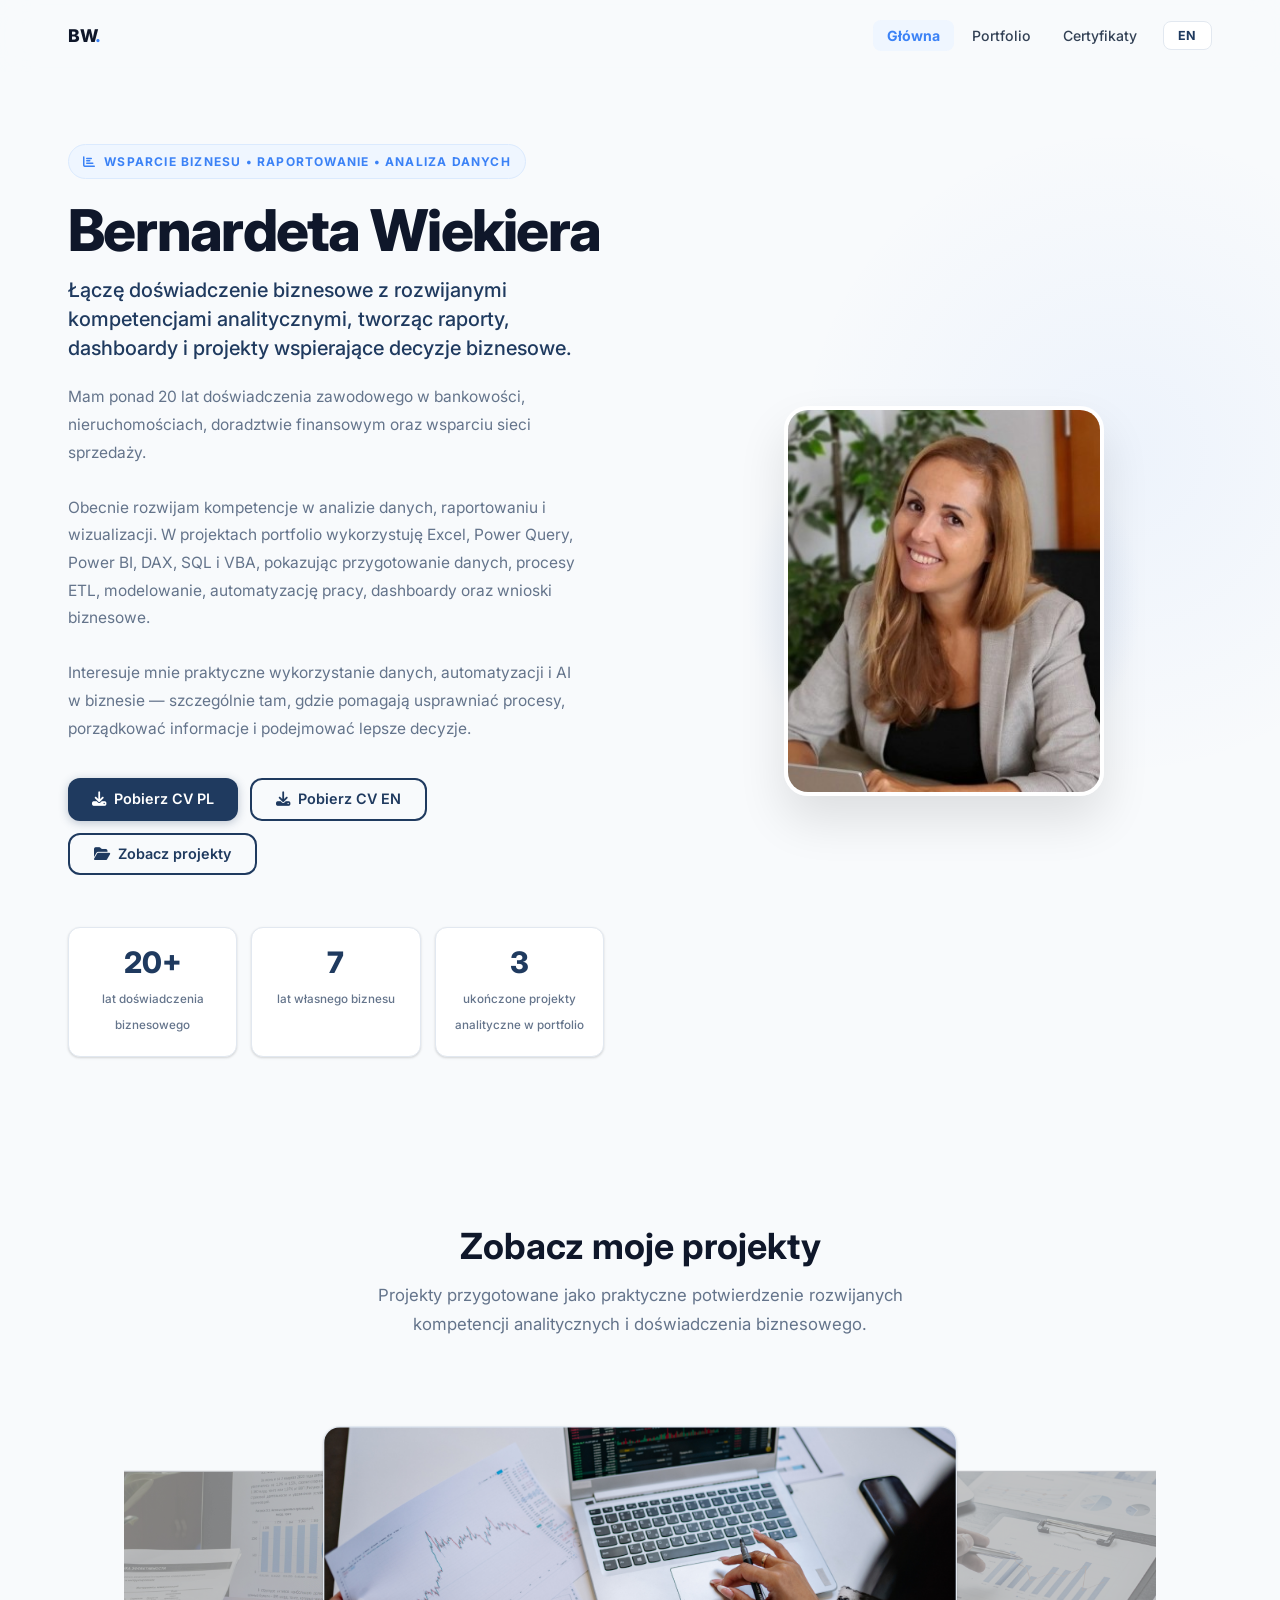
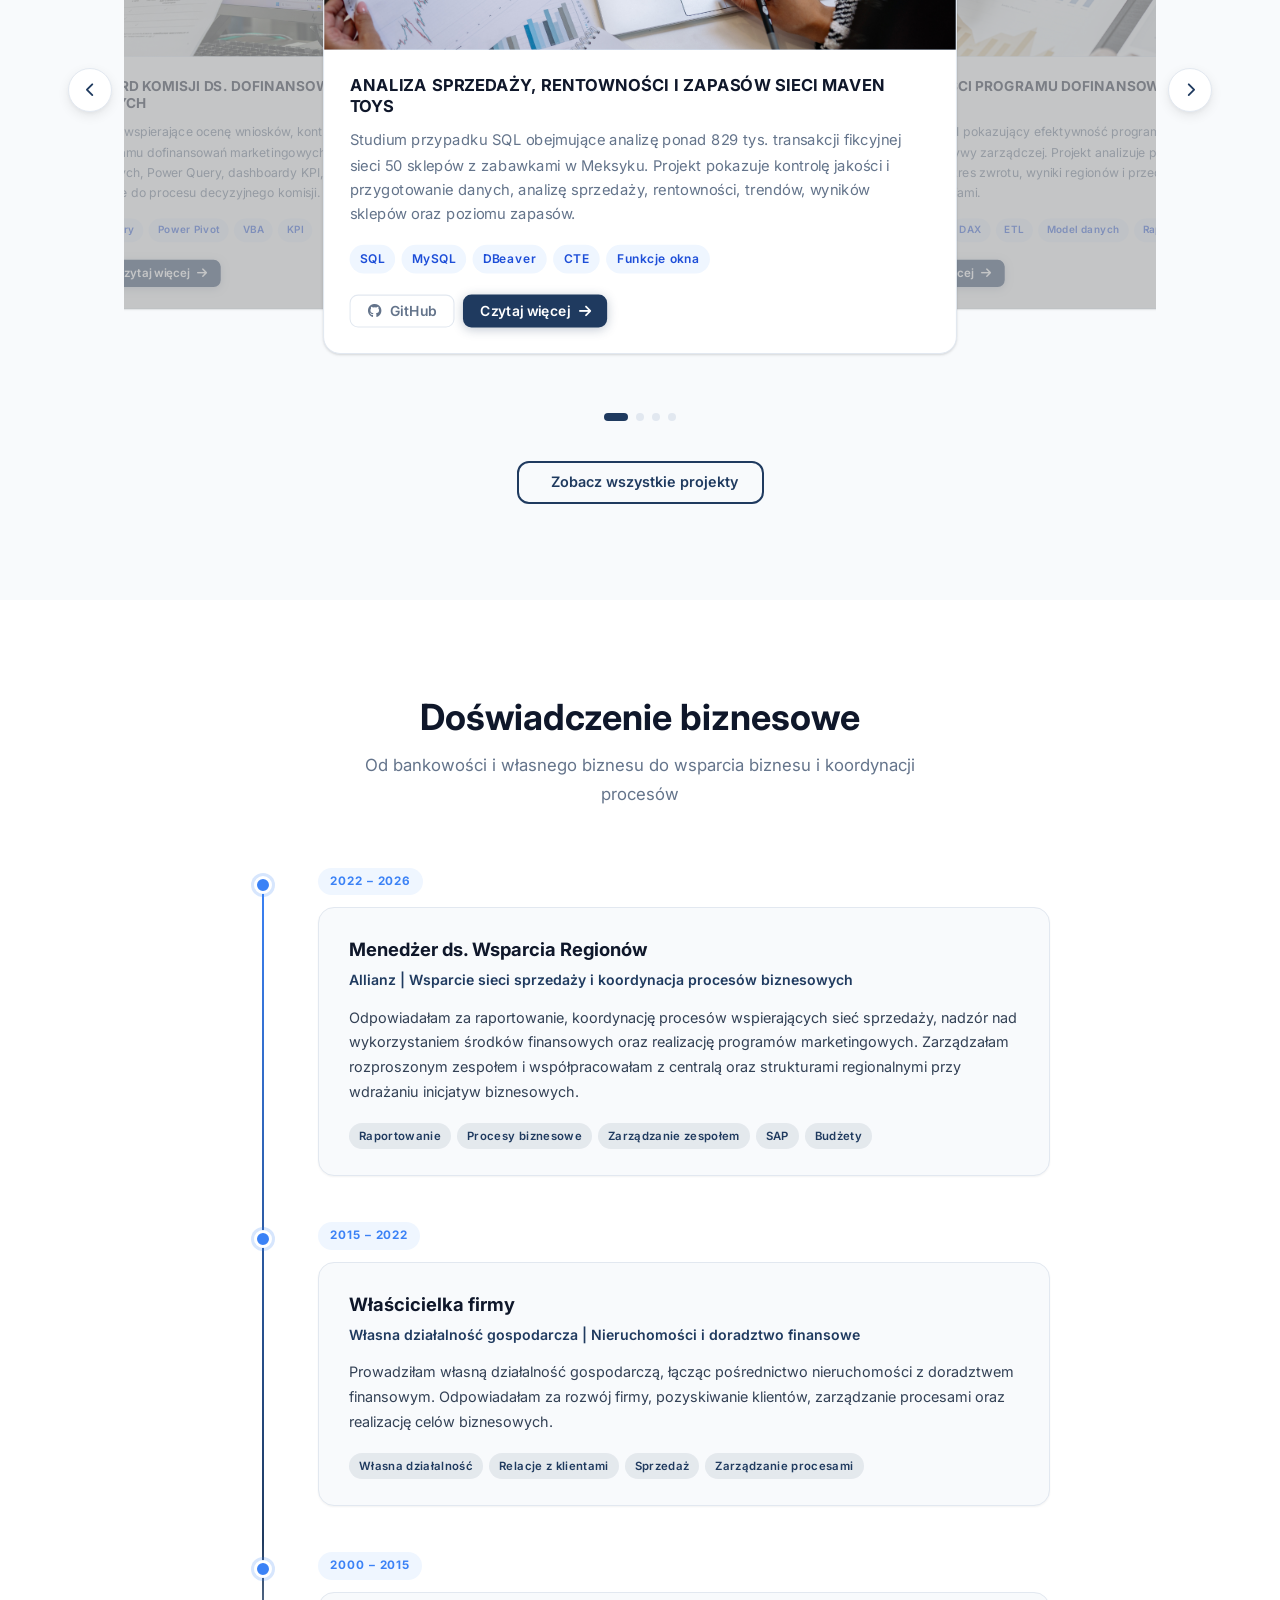
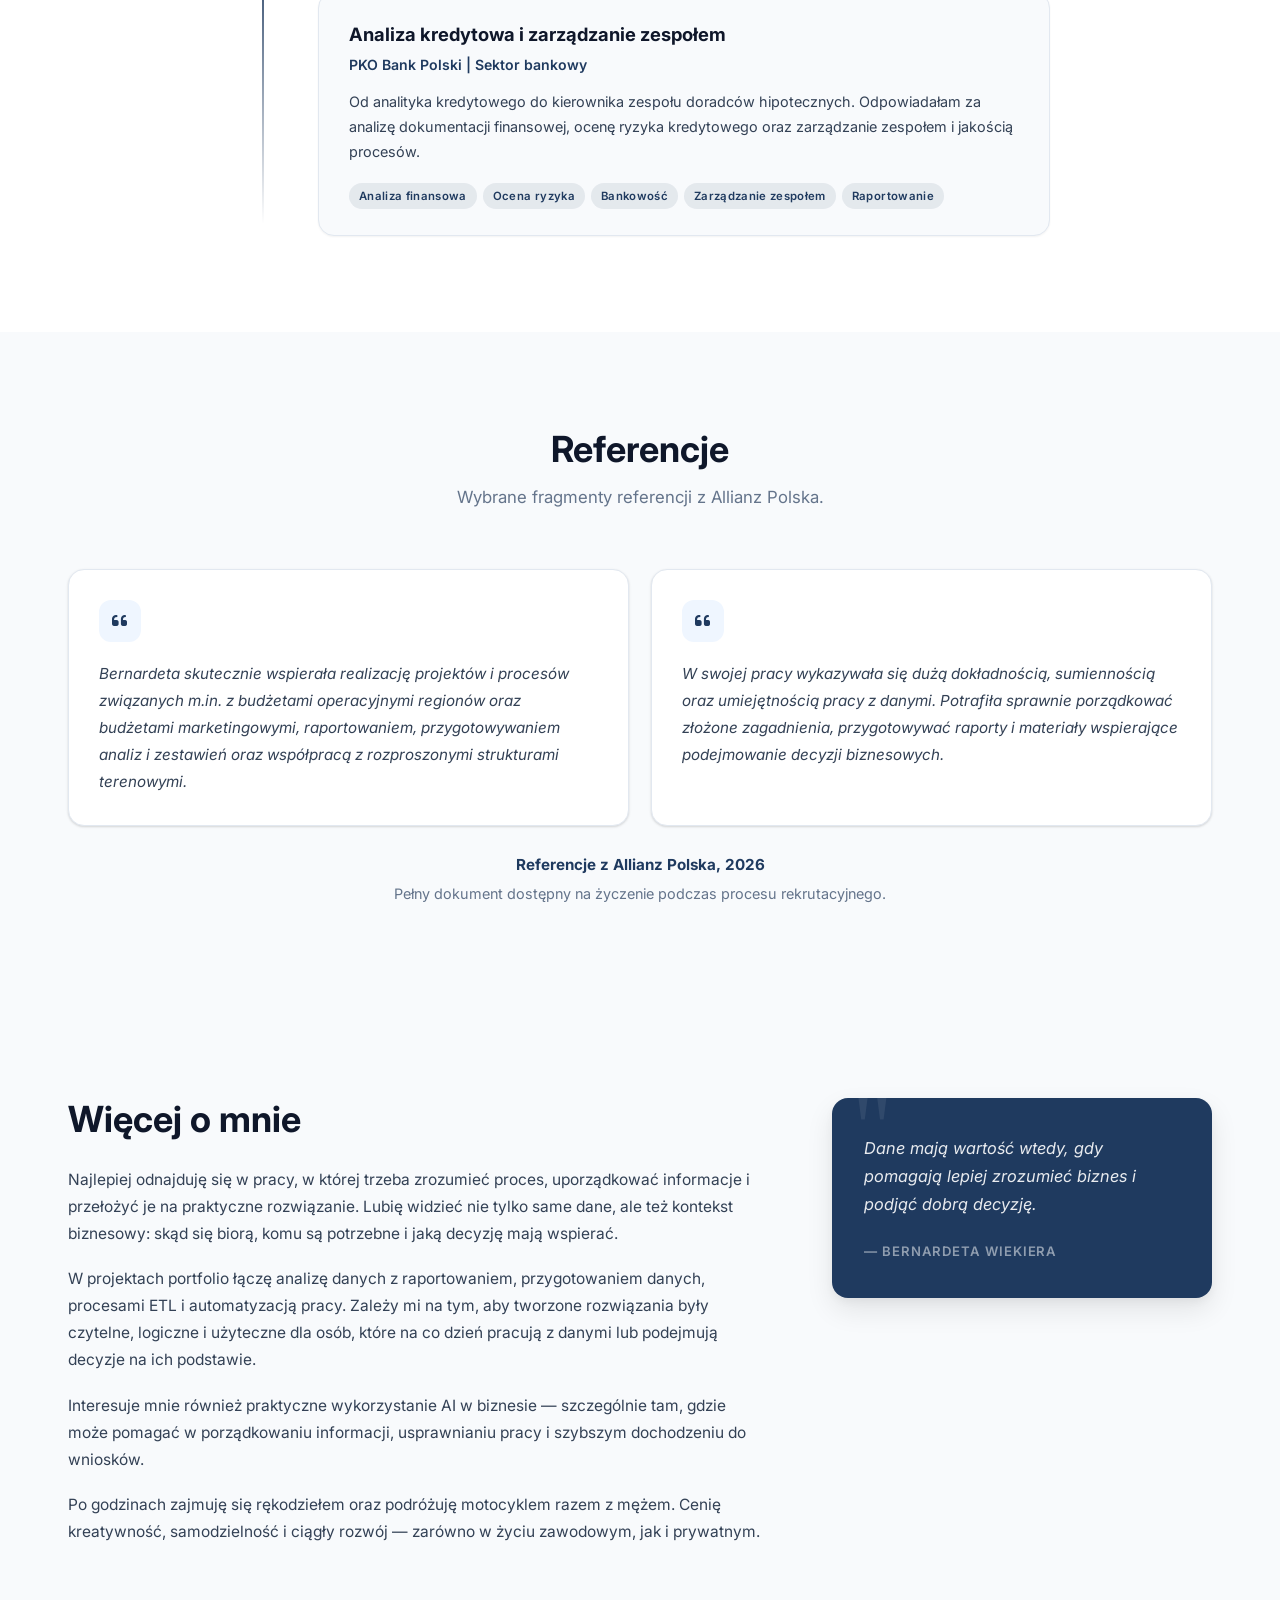
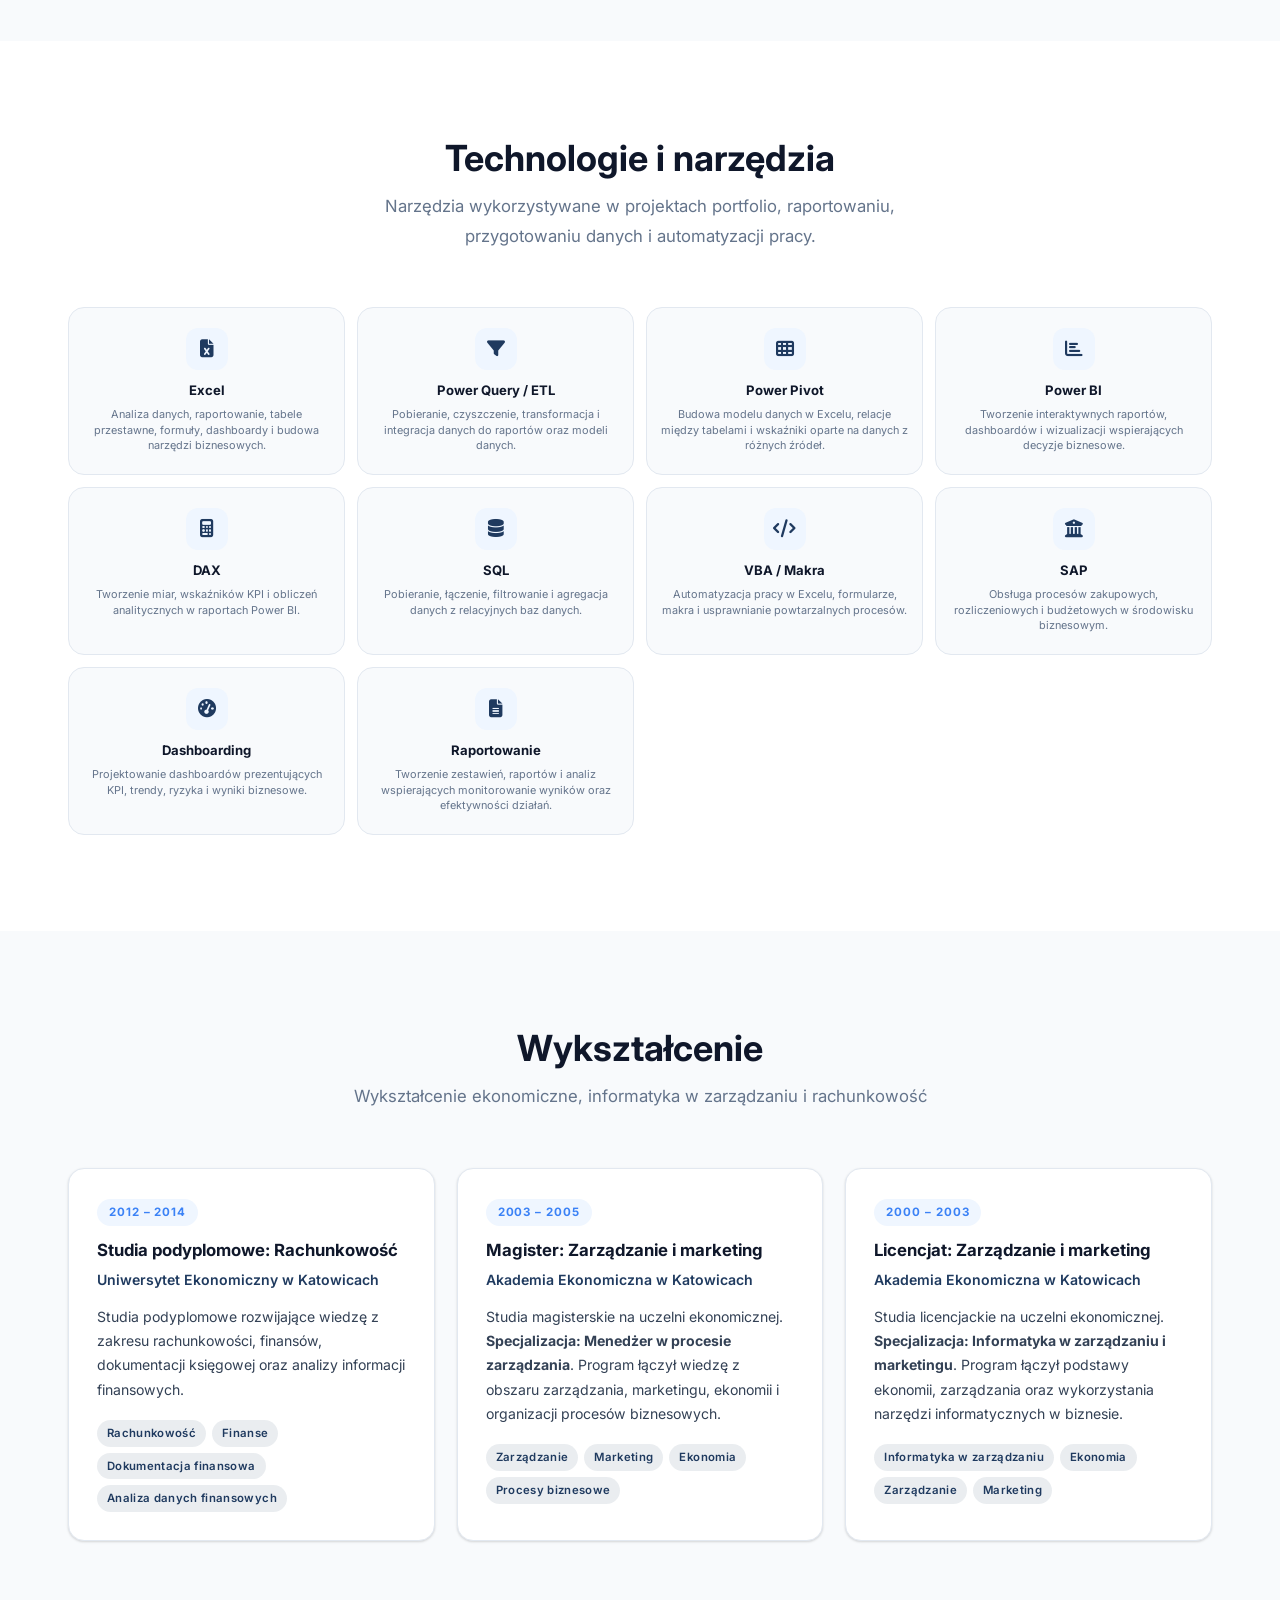
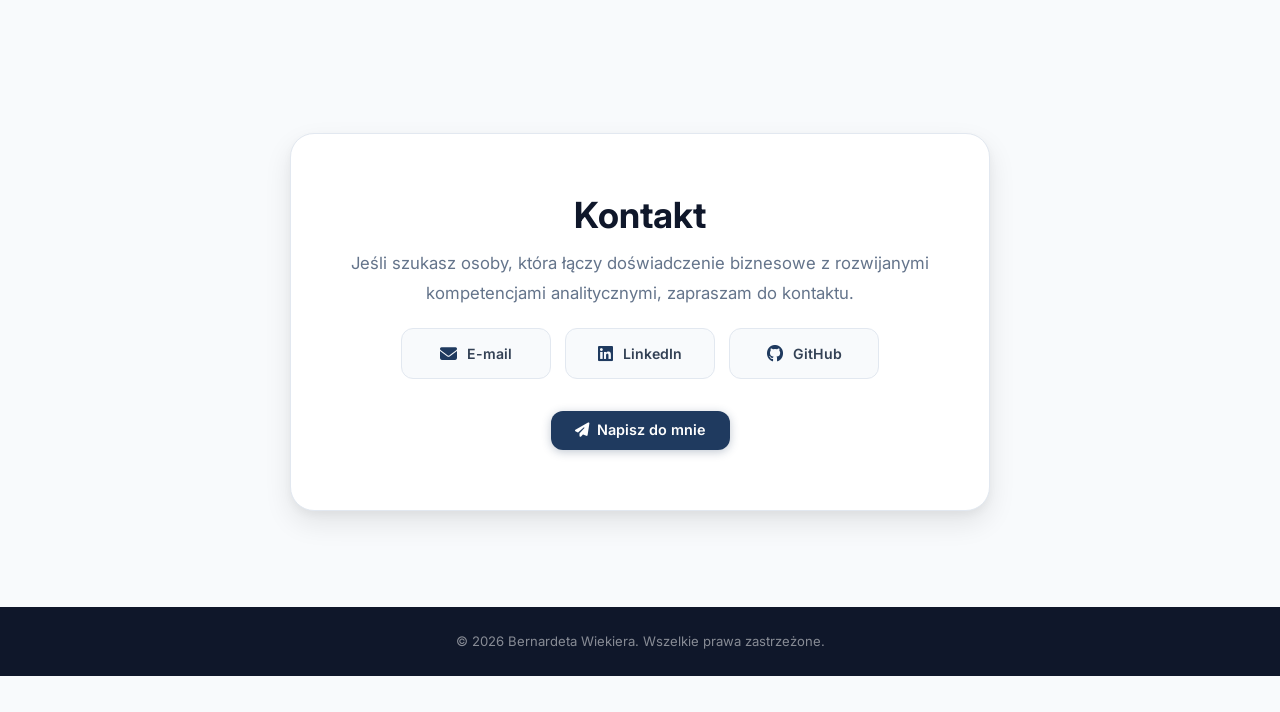
==== commit a7a5fe0d: "Fix project navigation, carusel order, and portfolio data decription" ====
--- a/index.html
+++ b/index.html
@@ -109,7 +109,7 @@
 <div class="carousel-stage" id="proj-stage">
 <div class="carousel-track" id="proj-track">
 <!-- Projekt 1 -->
-<article class="project-card">
+<article class="project-card" data-project-order="1">
 <div class="project-card-img">
 <img alt="Marketing Grants CRM &amp; Commission Dashboard" onerror="this.style.display='none'; this.nextElementSibling.style.removeProperty('display');" src="images/projects/project1.png"/>
 <span style="display:none;">images/projects/project1.png</span>
@@ -133,7 +133,7 @@
 </div>
 </article>
 <!-- Projekt 2 -->
-<article class="project-card">
+<article class="project-card" data-project-order="2">
 <div class="project-card-img">
 <img alt="Analiza efektywności programu dofinansowań marketingowych" onerror="this.style.display='none'; this.nextElementSibling.style.removeProperty('display');" src="images/projects/project2.png"/>
 <span style="display:none;">images/projects/project2.png</span>
@@ -157,7 +157,7 @@
 </div>
 </article>
 <!-- Projekt 3 -->
-<article class="project-card">
+<article class="project-card" data-project-order="3">
 <div class="project-card-img">
 <img alt="Analiza sprzedaży, rentowności i zapasów sieci Maven Toys" onerror="this.style.display='none'; this.nextElementSibling.style.removeProperty('display');" src="images/projects/project3.png"/>
 <span style="display:none;">images/projects/project3.png</span>
@@ -181,7 +181,7 @@
 </div>
 </article>
 <!-- Projekt 4 — teaser -->
-<article class="project-card project-card--teaser">
+<article class="project-card project-card--teaser" data-project-order="0">
 <div class="project-card-img project-card-img--teaser">
 <i aria-hidden="true" class="fas fa-hourglass-half"></i>
 </div>
@@ -209,9 +209,9 @@
 </div>
 <!-- Dots nawigacyjne -->
 <div aria-label="Nawigacja po projektach" class="carousel-dots" id="proj-dots">
-<button aria-label="Projekt 1" class="carousel-dot active" data-index="0"></button>
+<button aria-label="Projekt 3" class="carousel-dot active" data-index="0"></button>
 <button aria-label="Projekt 2" class="carousel-dot" data-index="1"></button>
-<button aria-label="Projekt 3" class="carousel-dot" data-index="2"></button>
+<button aria-label="Projekt 1" class="carousel-dot" data-index="2"></button>
 <button aria-label="Kolejny projekt" class="carousel-dot" data-index="3"></button>
 </div>
 <div class="projects-cta fade-in">
--- a/css/style.css
+++ b/css/style.css
@@ -751,6 +751,11 @@
 }
 .cs-sidebar {
   position: sticky; top: calc(var(--nav-h) + 24px);
+  align-self: start;
+  max-height: calc(100vh - var(--nav-h) - 48px);
+  overflow-y: auto;
+  overscroll-behavior: contain;
+  scrollbar-width: thin;
   background: var(--white); border: 1px solid var(--border);
   border-radius: var(--radius-lg); padding: 24px;
   box-shadow: var(--shadow-sm);
@@ -1082,7 +1087,7 @@
 /* ============================================================
    V19 — responsywność podstron Portfolio/Certyfikaty + menu
    ============================================================ */
-html, body { max-width: 100%; overflow-x: hidden; }
+html, body { max-width: 100%; overflow-x: clip; }
 
 /* Długie linki i nazwy nie powinny rozpychać kart na telefonie */
 .portfolio-card,
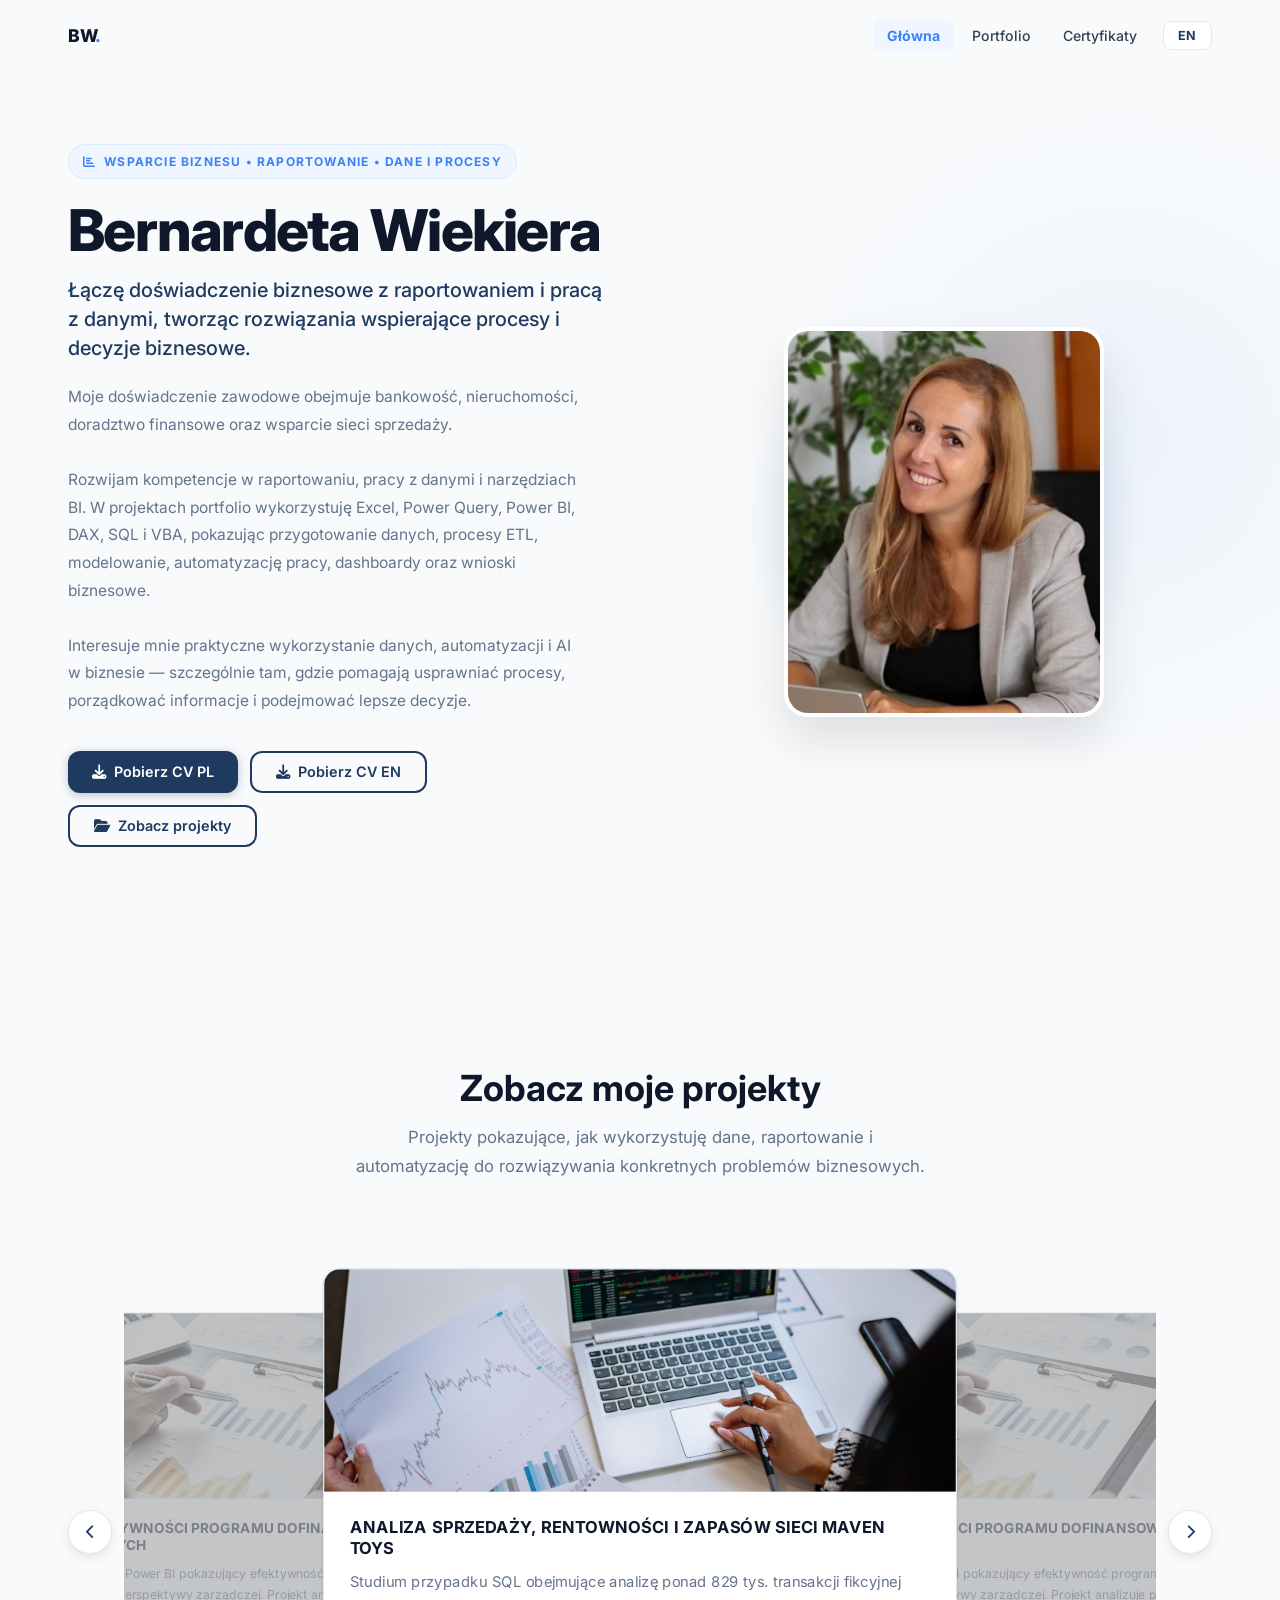
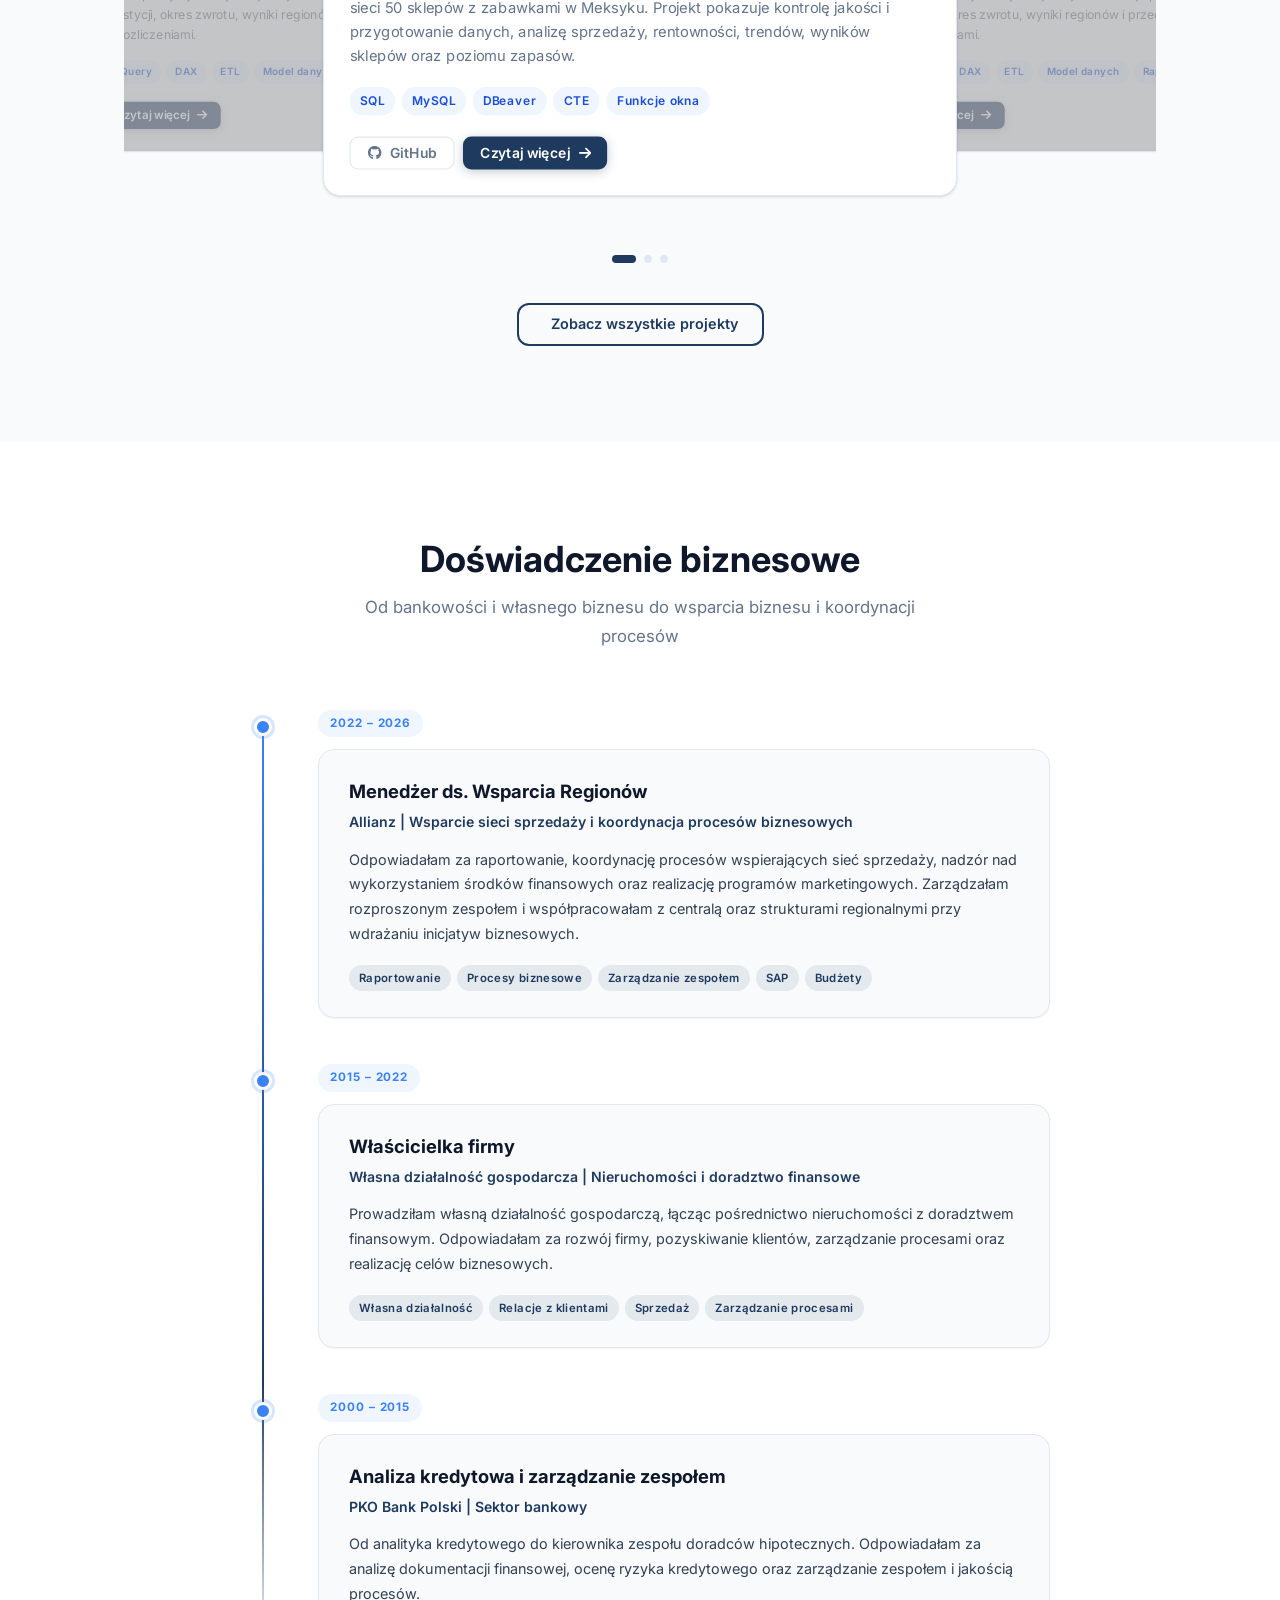
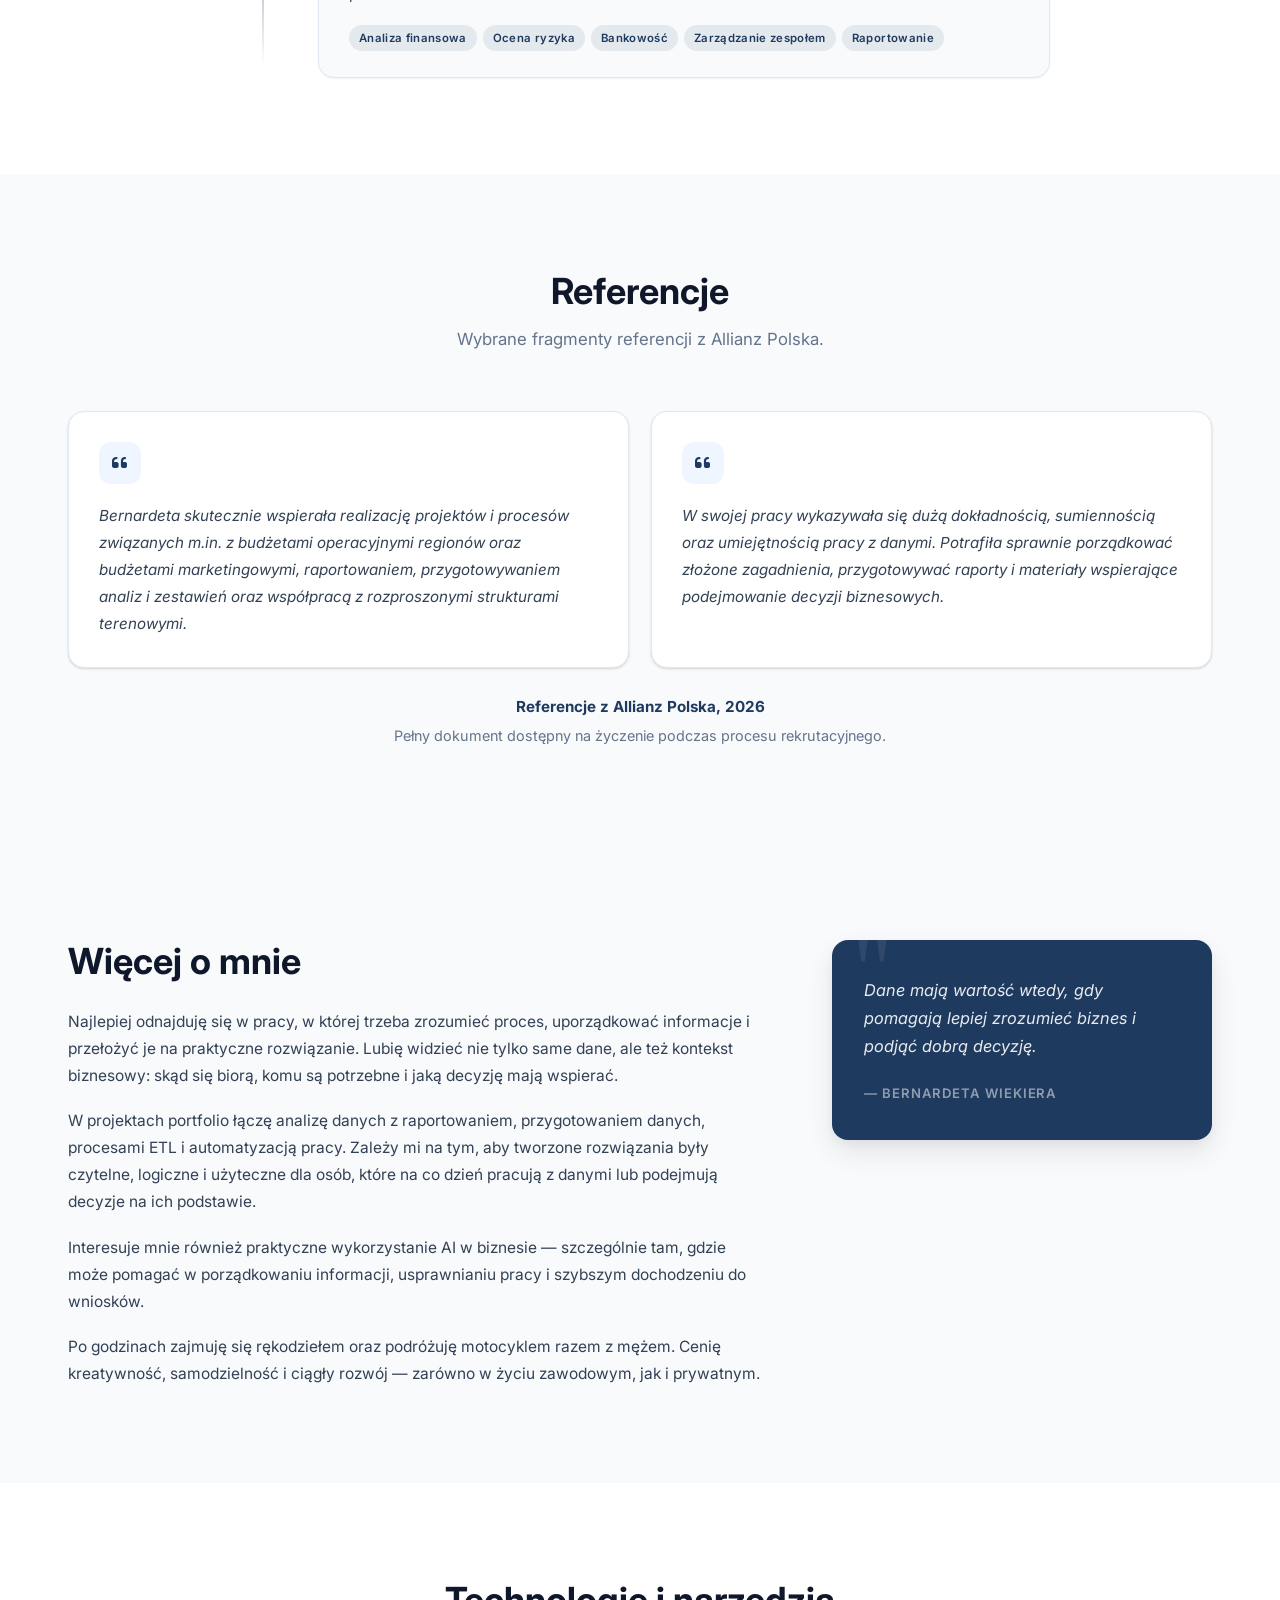
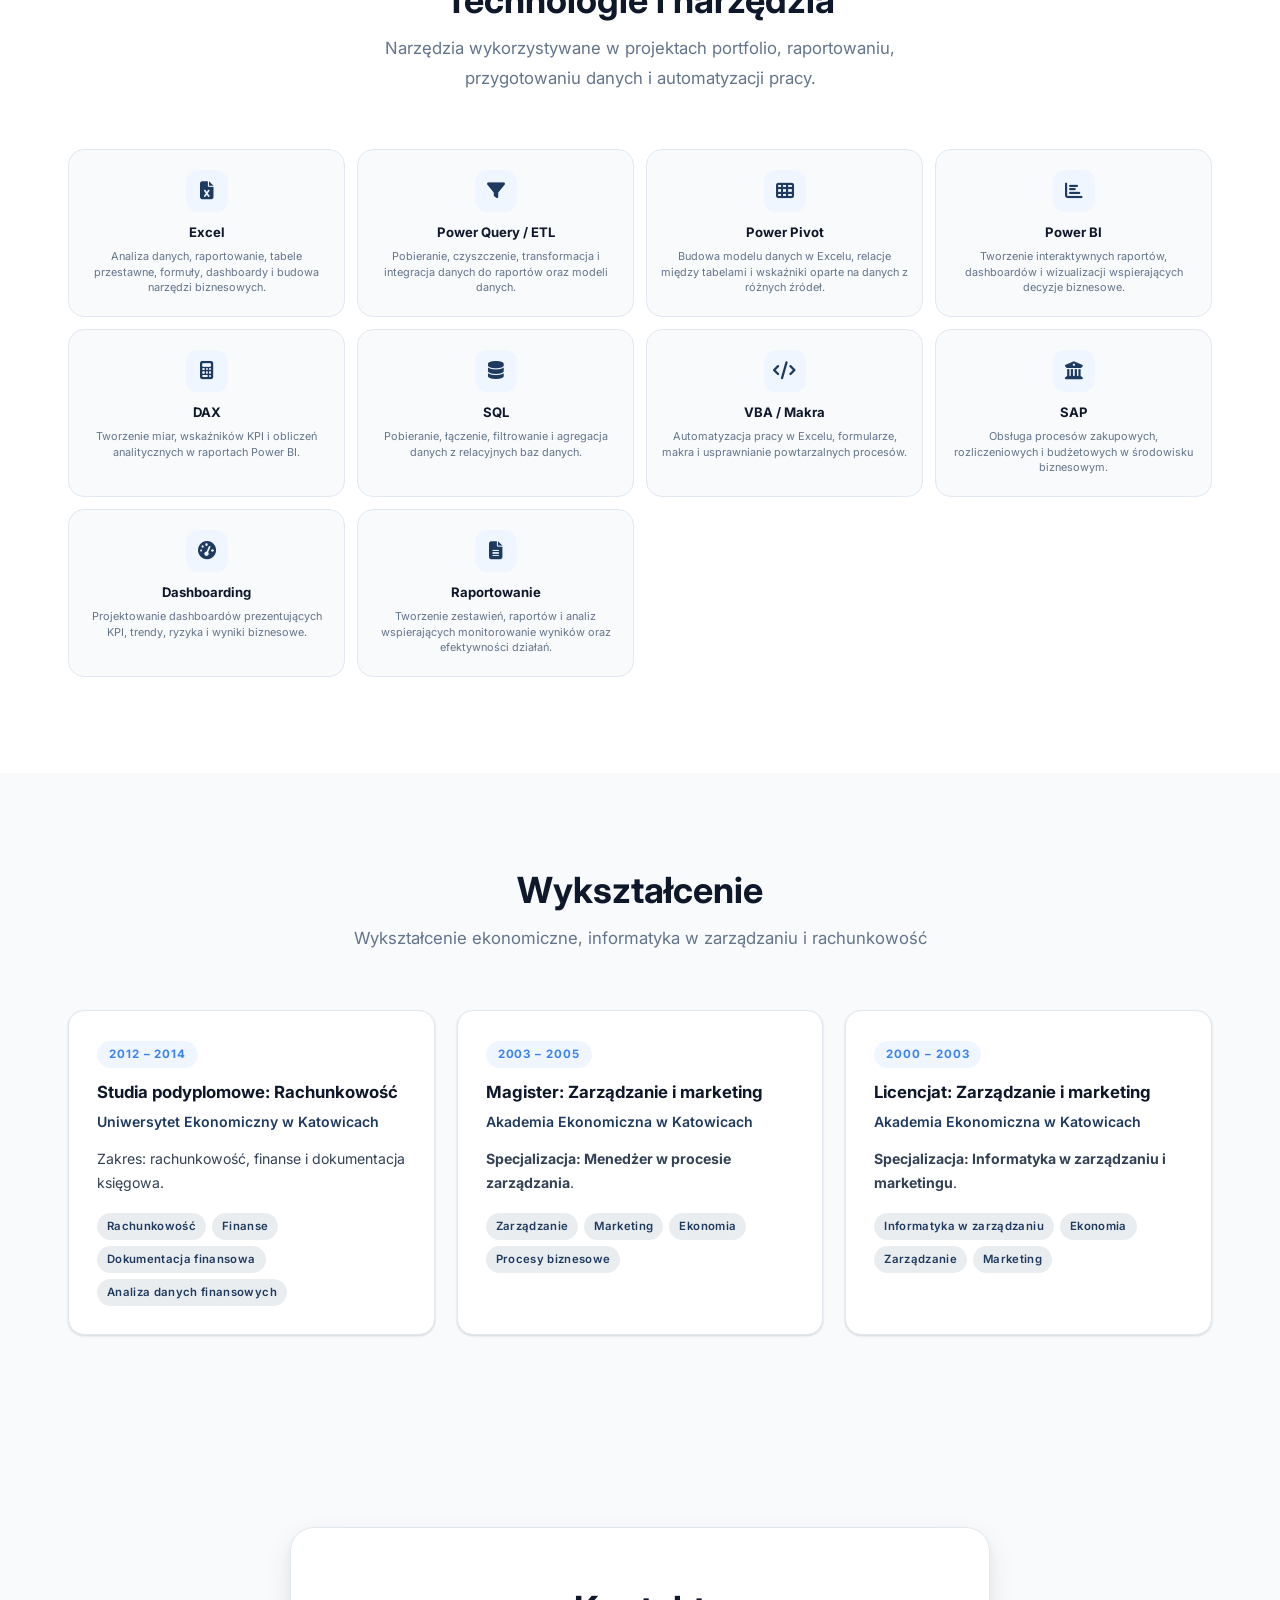
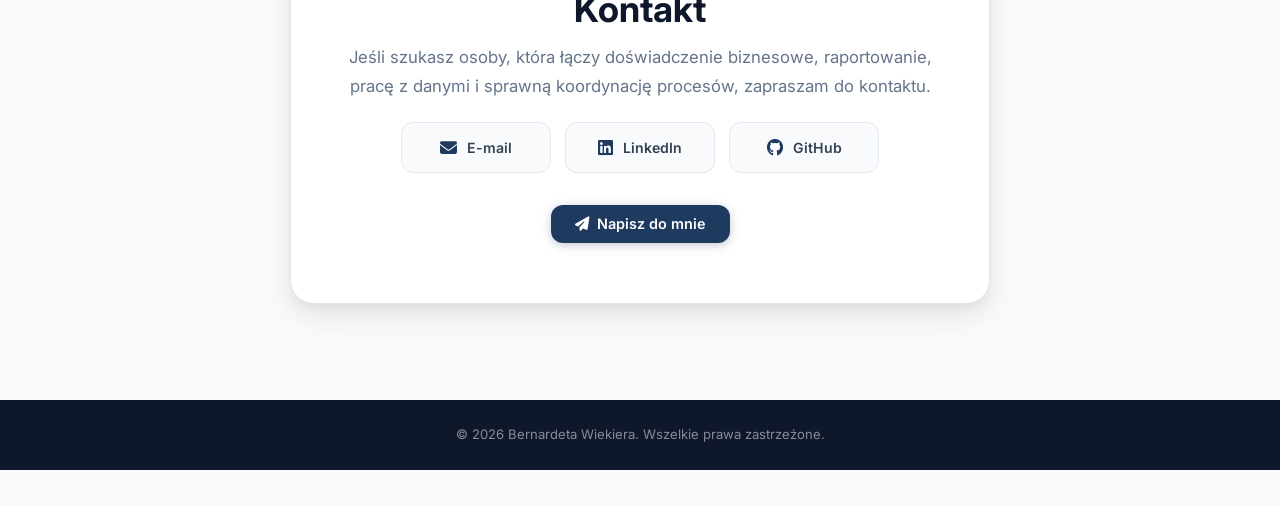
==== commit f19e89ff: "Update portfolio content and certificates" ====
--- a/index.html
+++ b/index.html
@@ -4,8 +4,8 @@
 <head>
 <meta charset="utf-8"/>
 <meta content="width=device-width, initial-scale=1.0" name="viewport"/>
-<meta content="Bernardeta Wiekiera – portfolio analityczne. Analiza danych, raportowanie, dashboardy i wsparcie decyzji biznesowych." name="description"/>
-<title>Bernardeta Wiekiera – Data Analytics Portfolio</title>
+<meta content="Bernardeta Wiekiera – wsparcie biznesu, raportowanie, dane i procesy. Doświadczenie biznesowe, projekty, narzędzia i portfolio." name="description"/>
+<title>Bernardeta Wiekiera – Wsparcie biznesu | Raportowanie | Dane</title>
 <link href="https://fonts.googleapis.com" rel="preconnect"/>
 <link crossorigin="" href="https://fonts.gstatic.com" rel="preconnect"/>
 <link href="https://fonts.googleapis.com/css2?family=Inter:wght@300;400;500;600;700;800&amp;display=swap" rel="stylesheet"/>
@@ -41,11 +41,11 @@
 <div class="hero-content">
 <p class="hero-badge">
 <i aria-hidden="true" class="fas fa-chart-bar"></i>
-<span data-i18n="hero_greeting">WSPARCIE BIZNESU • RAPORTOWANIE • ANALIZA DANYCH</span>
+<span data-i18n="hero_greeting">WSPARCIE BIZNESU • RAPORTOWANIE • DANE I PROCESY</span>
 </p>
 <h1 class="hero-name">Bernardeta Wiekiera</h1>
-<p class="hero-subtitle" data-i18n="hero_subtitle">Łączę doświadczenie biznesowe z rozwijanymi kompetencjami analitycznymi, tworząc raporty, dashboardy i projekty wspierające decyzje biznesowe.</p>
-<p class="hero-desc" data-i18n-html="hero_desc">Mam ponad 20 lat doświadczenia zawodowego w bankowości, nieruchomościach, doradztwie finansowym oraz wsparciu sieci sprzedaży.<br/><br/>Obecnie rozwijam kompetencje w analizie danych, raportowaniu i wizualizacji. W projektach portfolio wykorzystuję Excel, Power Query, Power BI, DAX, SQL i VBA, pokazując przygotowanie danych, procesy ETL, modelowanie, automatyzację pracy, dashboardy oraz wnioski biznesowe.<br/><br/>Interesuje mnie praktyczne wykorzystanie danych, automatyzacji i AI w biznesie — szczególnie tam, gdzie pomagają usprawniać procesy, porządkować informacje i podejmować lepsze decyzje.</p>
+<p class="hero-subtitle" data-i18n="hero_subtitle">Łączę doświadczenie biznesowe z raportowaniem i pracą z danymi, tworząc rozwiązania wspierające procesy i decyzje biznesowe.</p>
+<p class="hero-desc" data-i18n-html="hero_desc">Moje doświadczenie zawodowe obejmuje bankowość, nieruchomości, doradztwo finansowe oraz wsparcie sieci sprzedaży.<br/><br/>Rozwijam kompetencje w raportowaniu, pracy z danymi i narzędziach BI. W projektach portfolio wykorzystuję Excel, Power Query, Power BI, DAX, SQL i VBA, pokazując przygotowanie danych, procesy ETL, modelowanie, automatyzację pracy, dashboardy oraz wnioski biznesowe.<br/><br/>Interesuje mnie praktyczne wykorzystanie danych, automatyzacji i AI w biznesie — szczególnie tam, gdzie pomagają usprawniać procesy, porządkować informacje i podejmować lepsze decyzje.</p>
 <div class="hero-btns">
 <a class="btn btn-primary" download="" href="files/cv/CV_Bernardeta_Wiekiera_PL.pdf">
 <i aria-hidden="true" class="fas fa-download"></i>
@@ -61,20 +61,7 @@
 </a>
 </div>
 <!-- Statystyki -->
-<div class="hero-stats">
-<div class="stat-card fade-in">
-<span class="stat-num" data-i18n="stat1_num">20+</span>
-<span class="stat-label" data-i18n="stat1_label">lat doświadczenia biznesowego</span>
-</div>
-<div class="stat-card fade-in">
-<span class="stat-num" data-i18n="stat2_num">7</span>
-<span class="stat-label" data-i18n="stat2_label">lat własnego biznesu</span>
-</div>
-<div class="stat-card fade-in">
-<span class="stat-num" data-i18n="stat3_num">3</span>
-<span class="stat-label" data-i18n="stat3_label">ukończone projekty analityczne w portfolio</span>
-</div>
-</div>
+
 </div>
 <!-- Prawa strona: zdjęcie profilowe -->
 <div aria-hidden="true" class="hero-img-wrap">
@@ -97,9 +84,8 @@
 <section class="section section-bg" id="projects">
 <div class="container">
 <div class="section-header fade-in">
-
 <h2 data-i18n="sec_proj_title">Zobacz moje projekty</h2>
-<p data-i18n="sec_proj_sub">Projekty przygotowane jako praktyczne potwierdzenie rozwijanych kompetencji analitycznych i doświadczenia biznesowego.</p>
+<p data-i18n="sec_proj_sub">Projekty pokazujące, jak wykorzystuję dane, raportowanie i automatyzację do rozwiązywania konkretnych problemów biznesowych.</p>
 </div>
 <!-- Karuzela projektów -->
 <div class="carousel-outer fade-in">
@@ -181,26 +167,7 @@
 </div>
 </article>
 <!-- Projekt 4 — teaser -->
-<article class="project-card project-card--teaser" data-project-order="0">
-<div class="project-card-img project-card-img--teaser">
-<i aria-hidden="true" class="fas fa-hourglass-half"></i>
-</div>
-<div class="project-card-body">
-<h3 class="project-card-title" data-i18n="p4_title">Wkrótce nowy projekt</h3>
-<p class="project-card-desc" data-i18n="p4_short">Kolejne projekty będą rozwijać portfolio w obszarze analizy danych, raportowania, automatyzacji i wizualizacji wyników biznesowych.</p>
-<div class="project-card-tags">
-<div class="tags">
-<span class="tag" data-i18n="p4_tag1">W przygotowaniu</span>
-</div>
-</div>
-<div class="project-card-btns">
-<a class="btn btn-outline btn-sm" href="portfolio.html">
-<span data-i18n="btn_view_all">Zobacz wszystkie projekty</span>
-<i aria-hidden="true" class="fas fa-arrow-right"></i>
-</a>
-</div>
-</div>
-</article>
+
 </div>
 </div>
 <button aria-label="Następny projekt" class="carousel-btn carousel-next" id="proj-next">
@@ -212,7 +179,7 @@
 <button aria-label="Projekt 3" class="carousel-dot active" data-index="0"></button>
 <button aria-label="Projekt 2" class="carousel-dot" data-index="1"></button>
 <button aria-label="Projekt 1" class="carousel-dot" data-index="2"></button>
-<button aria-label="Kolejny projekt" class="carousel-dot" data-index="3"></button>
+
 </div>
 <div class="projects-cta fade-in">
 <a class="btn btn-outline" href="portfolio.html">
@@ -228,7 +195,6 @@
 <section class="section section-white" id="experience">
 <div class="container">
 <div class="section-header fade-in">
-
 <h2 data-i18n="sec_exp_title">Doświadczenie biznesowe</h2>
 <p data-i18n="sec_exp_sub">Od bankowości i własnego biznesu do wsparcia biznesu i koordynacji procesów</p>
 </div>
@@ -280,11 +246,11 @@
 </div>
 <div class="references-grid">
 <article class="reference-card fade-in">
-<div class="reference-icon" aria-hidden="true"><i class="fas fa-quote-left"></i></div>
+<div aria-hidden="true" class="reference-icon"><i class="fas fa-quote-left"></i></div>
 <p class="reference-text" data-i18n="ref_quote_1">Bernardeta skutecznie wspierała realizację projektów i procesów związanych m.in. z budżetami operacyjnymi regionów oraz budżetami marketingowymi, raportowaniem, przygotowywaniem analiz i zestawień oraz współpracą z rozproszonymi strukturami terenowymi.</p>
 </article>
 <article class="reference-card fade-in">
-<div class="reference-icon" aria-hidden="true"><i class="fas fa-quote-left"></i></div>
+<div aria-hidden="true" class="reference-icon"><i class="fas fa-quote-left"></i></div>
 <p class="reference-text" data-i18n="ref_quote_2">W swojej pracy wykazywała się dużą dokładnością, sumiennością oraz umiejętnością pracy z danymi. Potrafiła sprawnie porządkować złożone zagadnienia, przygotowywać raporty i materiały wspierające podejmowanie decyzji biznesowych.</p>
 </article>
 </div>
@@ -302,7 +268,6 @@
 <div class="about-grid">
 <!-- Tekst -->
 <div class="about-content fade-in">
-
 <h2 data-i18n="sec_about_title">Więcej o mnie</h2>
 <p data-i18n="about_p1">Najlepiej odnajduję się w pracy, w której trzeba zrozumieć proces, uporządkować informacje i przełożyć je na praktyczne rozwiązanie. Lubię widzieć nie tylko same dane, ale też kontekst biznesowy: skąd się biorą, komu są potrzebne i jaką decyzję mają wspierać.</p>
 <p data-i18n="about_p2">W projektach portfolio łączę analizę danych z raportowaniem, przygotowaniem danych, procesami ETL i automatyzacją pracy. Zależy mi na tym, aby tworzone rozwiązania były czytelne, logiczne i użyteczne dla osób, które na co dzień pracują z danymi lub podejmują decyzje na ich podstawie.</p>
@@ -323,22 +288,20 @@
 <section class="section section-white" id="skills">
 <div class="container">
 <div class="section-header fade-in">
-
 <h2 data-i18n="sec_skills_title">Technologie i narzędzia</h2>
 <p data-i18n="sec_skills_sub">Narzędzia wykorzystywane w projektach portfolio, raportowaniu, przygotowaniu danych i automatyzacji pracy.</p>
 </div>
 <div class="skills-grid"><div class="skill-card fade-in"><div class="skill-icon"><i aria-hidden="true" class="fas fa-file-excel"></i></div><div class="skill-name" data-i18n="sk_excel_name">Excel</div><div class="skill-desc" data-i18n="sk_excel_desc">Analiza danych, raportowanie, tabele przestawne, formuły, dashboardy i budowa narzędzi biznesowych.</div></div><div class="skill-card fade-in"><div class="skill-icon"><i aria-hidden="true" class="fas fa-filter"></i></div><div class="skill-name" data-i18n="sk_pq_name">Power Query / ETL</div><div class="skill-desc" data-i18n="sk_pq_desc">Pobieranie, czyszczenie, transformacja i integracja danych do raportów oraz modeli danych.</div></div><div class="skill-card fade-in"><div class="skill-icon"><i aria-hidden="true" class="fas fa-table-cells"></i></div><div class="skill-name" data-i18n="sk_pp_name">Power Pivot</div><div class="skill-desc" data-i18n="sk_pp_desc">Budowa modelu danych w Excelu, relacje między tabelami i wskaźniki oparte na danych z różnych źródeł.</div></div><div class="skill-card fade-in"><div class="skill-icon"><i aria-hidden="true" class="fas fa-chart-bar"></i></div><div class="skill-name" data-i18n="sk_pbi_name">Power BI</div><div class="skill-desc" data-i18n="sk_pbi_desc">Tworzenie interaktywnych raportów, dashboardów i wizualizacji wspierających decyzje biznesowe.</div></div><div class="skill-card fade-in"><div class="skill-icon"><i aria-hidden="true" class="fas fa-calculator"></i></div><div class="skill-name" data-i18n="sk_dax_name">DAX</div><div class="skill-desc" data-i18n="sk_dax_desc">Tworzenie miar, wskaźników KPI i obliczeń analitycznych w raportach Power BI.</div></div><div class="skill-card fade-in"><div class="skill-icon"><i aria-hidden="true" class="fas fa-database"></i></div><div class="skill-name" data-i18n="sk_sql_name">SQL</div><div class="skill-desc" data-i18n="sk_sql_desc">Pobieranie, łączenie, filtrowanie i agregacja danych z relacyjnych baz danych.</div></div><div class="skill-card fade-in"><div class="skill-icon"><i aria-hidden="true" class="fas fa-code"></i></div><div class="skill-name" data-i18n="sk_vba_name">VBA / Makra</div><div class="skill-desc" data-i18n="sk_vba_desc">Automatyzacja pracy w Excelu, formularze, makra i usprawnianie powtarzalnych procesów.</div></div><div class="skill-card fade-in"><div class="skill-icon"><i aria-hidden="true" class="fas fa-building-columns"></i></div><div class="skill-name" data-i18n="sk_sap_name">SAP</div><div class="skill-desc" data-i18n="sk_sap_desc">Obsługa procesów zakupowych, rozliczeniowych i budżetowych w środowisku biznesowym.</div></div><div class="skill-card fade-in"><div class="skill-icon"><i aria-hidden="true" class="fas fa-gauge-high"></i></div><div class="skill-name" data-i18n="sk_dash_name">Dashboarding</div><div class="skill-desc" data-i18n="sk_dash_desc">Projektowanie dashboardów prezentujących KPI, trendy, ryzyka i wyniki biznesowe.</div></div><div class="skill-card fade-in"><div class="skill-icon"><i aria-hidden="true" class="fas fa-file-lines"></i></div><div class="skill-name" data-i18n="sk_rep_name">Raportowanie</div><div class="skill-desc" data-i18n="sk_rep_desc">Tworzenie zestawień, raportów i analiz wspierających monitorowanie wyników oraz efektywności działań.</div></div></div>
 </div>
-</section><section class="section section-bg" id="education"><div class="container"><div class="section-header fade-in"><h2 data-i18n="sec_edu_title">Wykształcenie</h2><p data-i18n="sec_edu_sub">Wykształcenie ekonomiczne, informatyka w zarządzaniu i rachunkowość</p></div><div class="education-grid"><article class="education-card fade-in"><span class="education-period" data-i18n="edu1_period">2012 – 2014</span><h3 class="education-title" data-i18n="edu1_title">Studia podyplomowe: Rachunkowość</h3><div class="education-school" data-i18n="edu1_school">Uniwersytet Ekonomiczny w Katowicach</div><p class="education-desc" data-i18n="edu1_desc">Studia podyplomowe rozwijające wiedzę z zakresu rachunkowości, finansów, dokumentacji księgowej oraz analizy informacji finansowych.</p><div class="tags" data-i18n-tags="edu1_tags" data-tag-variant="tag tag-navy"></div></article><article class="education-card fade-in"><span class="education-period" data-i18n="edu2_period">2003 – 2005</span><h3 class="education-title" data-i18n="edu2_title">Magister: Zarządzanie i marketing</h3><div class="education-school" data-i18n="edu2_school">Akademia Ekonomiczna w Katowicach</div><p class="education-desc" data-i18n-html="edu2_desc">Studia magisterskie na uczelni ekonomicznej. <strong>Specjalizacja: Menedżer w procesie zarządzania</strong>. Program łączył wiedzę z obszaru zarządzania, marketingu, ekonomii i organizacji procesów biznesowych.</p><div class="tags" data-i18n-tags="edu2_tags" data-tag-variant="tag tag-navy"></div></article><article class="education-card fade-in"><span class="education-period" data-i18n="edu3_period">2000 – 2003</span><h3 class="education-title" data-i18n="edu3_title">Licencjat: Zarządzanie i marketing</h3><div class="education-school" data-i18n="edu3_school">Akademia Ekonomiczna w Katowicach</div><p class="education-desc" data-i18n-html="edu3_desc">Studia licencjackie na uczelni ekonomicznej. <strong>Specjalizacja: Informatyka w zarządzaniu i marketingu</strong>. Program łączył podstawy ekonomii, zarządzania oraz wykorzystania narzędzi informatycznych w biznesie.</p><div class="tags" data-i18n-tags="edu3_tags" data-tag-variant="tag tag-navy"></div></article></div></div></section>
+</section><section class="section section-bg" id="education"><div class="container"><div class="section-header fade-in"><h2 data-i18n="sec_edu_title">Wykształcenie</h2><p data-i18n="sec_edu_sub">Wykształcenie ekonomiczne, informatyka w zarządzaniu i rachunkowość</p></div><div class="education-grid"><article class="education-card fade-in"><span class="education-period" data-i18n="edu1_period">2012 – 2014</span><h3 class="education-title" data-i18n="edu1_title">Studia podyplomowe: Rachunkowość</h3><div class="education-school" data-i18n="edu1_school">Uniwersytet Ekonomiczny w Katowicach</div><p class="education-desc" data-i18n="edu1_desc">Zakres: rachunkowość, finanse i dokumentacja księgowa.</p><div class="tags" data-i18n-tags="edu1_tags" data-tag-variant="tag tag-navy"></div></article><article class="education-card fade-in"><span class="education-period" data-i18n="edu2_period">2003 – 2005</span><h3 class="education-title" data-i18n="edu2_title">Magister: Zarządzanie i marketing</h3><div class="education-school" data-i18n="edu2_school">Akademia Ekonomiczna w Katowicach</div><p class="education-desc" data-i18n-html="edu2_desc"><strong>Specjalizacja: Menedżer w procesie zarządzania</strong>.</p><div class="tags" data-i18n-tags="edu2_tags" data-tag-variant="tag tag-navy"></div></article><article class="education-card fade-in"><span class="education-period" data-i18n="edu3_period">2000 – 2003</span><h3 class="education-title" data-i18n="edu3_title">Licencjat: Zarządzanie i marketing</h3><div class="education-school" data-i18n="edu3_school">Akademia Ekonomiczna w Katowicach</div><p class="education-desc" data-i18n-html="edu3_desc"><strong>Specjalizacja: Informatyka w zarządzaniu i marketingu</strong>.</p><div class="tags" data-i18n-tags="edu3_tags" data-tag-variant="tag tag-navy"></div></article></div></div></section>
 <!-- ============================================================
        KONTAKT
        ============================================================ -->
 <section class="section section-bg" id="contact">
 <div class="container">
 <div class="contact-wrap fade-in">
-
 <h2 data-i18n="sec_contact_title">Kontakt</h2>
-<p class="contact-sub" data-i18n="sec_contact_sub">Jeśli szukasz osoby, która łączy doświadczenie biznesowe z rozwijanymi kompetencjami analitycznymi, zapraszam do kontaktu.</p>
+<p class="contact-sub" data-i18n="sec_contact_sub">Jeśli szukasz osoby, która łączy doświadczenie biznesowe, raportowanie, pracę z danymi i sprawną koordynację procesów, zapraszam do kontaktu.</p>
 <div class="contact-links">
 <a class="contact-link-box" href="mailto:b.wiekiera@interia.eu">
 <i aria-hidden="true" class="fas fa-envelope"></i>
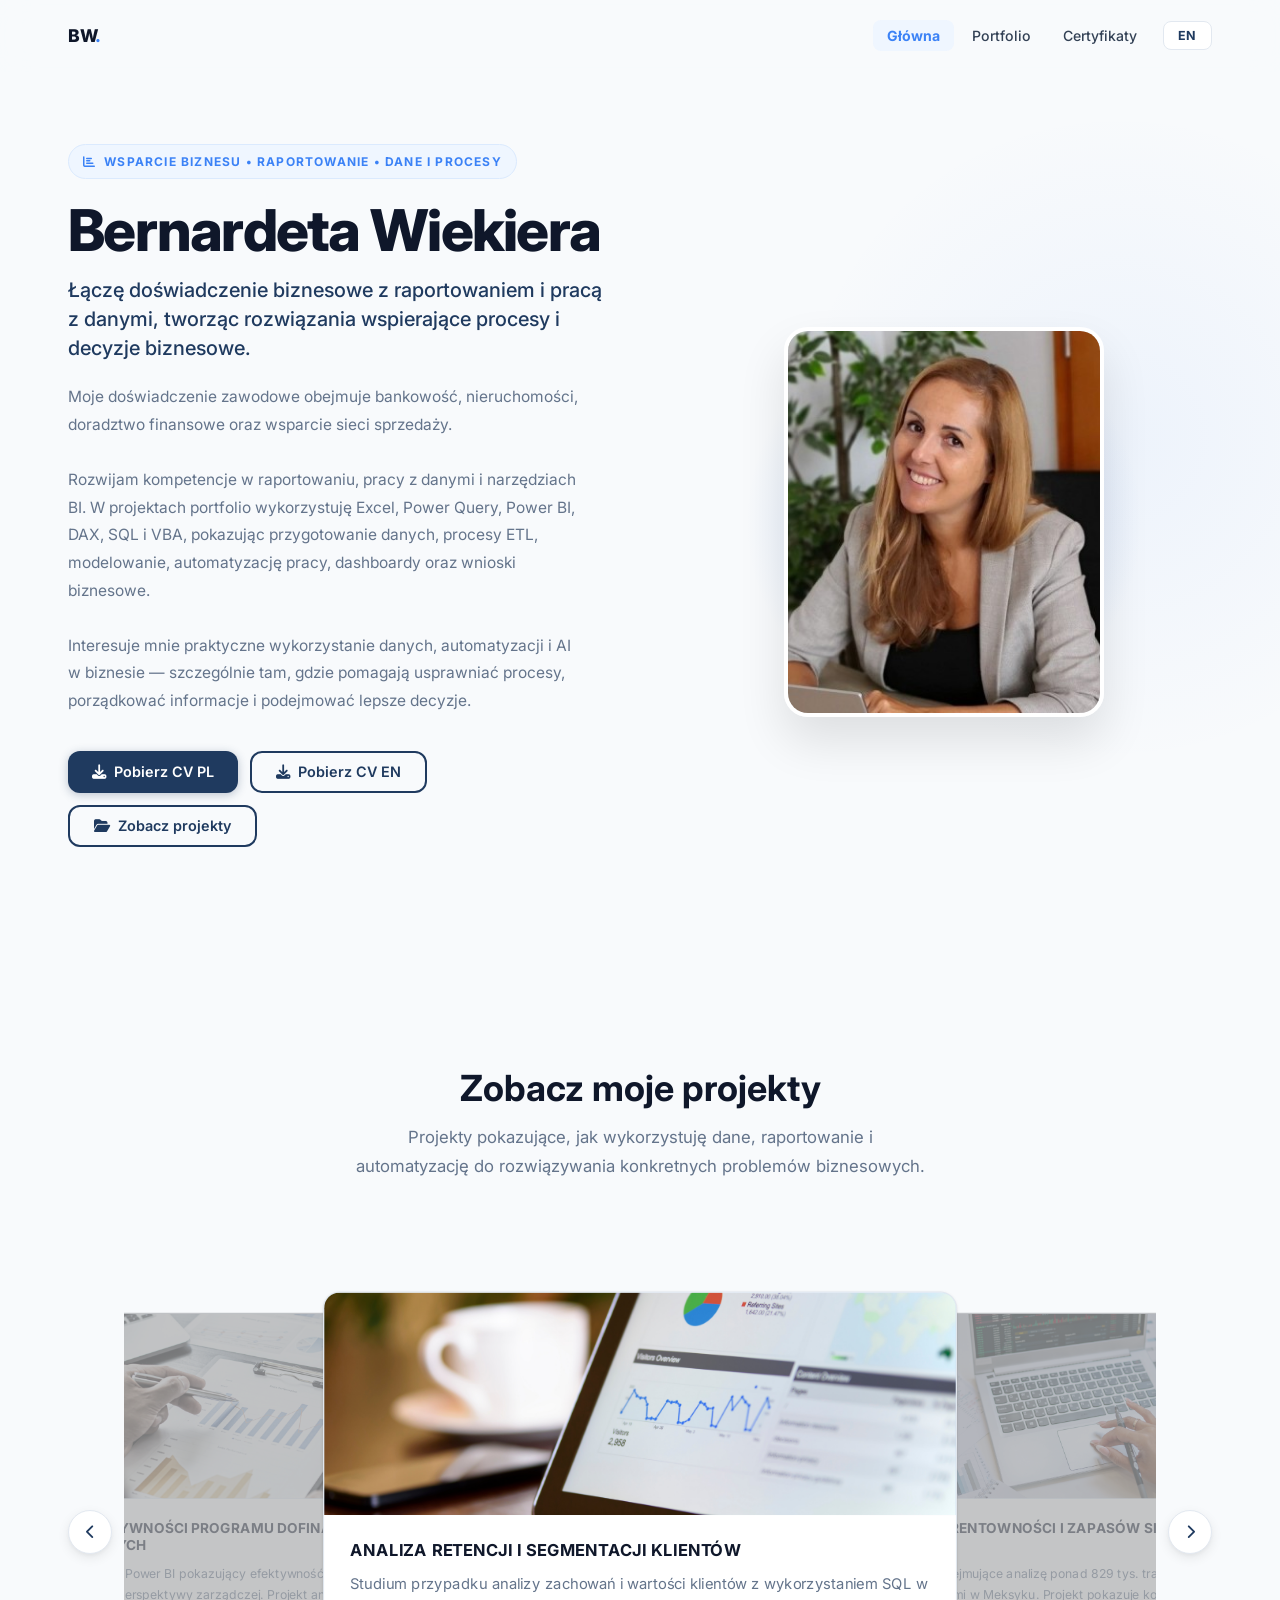
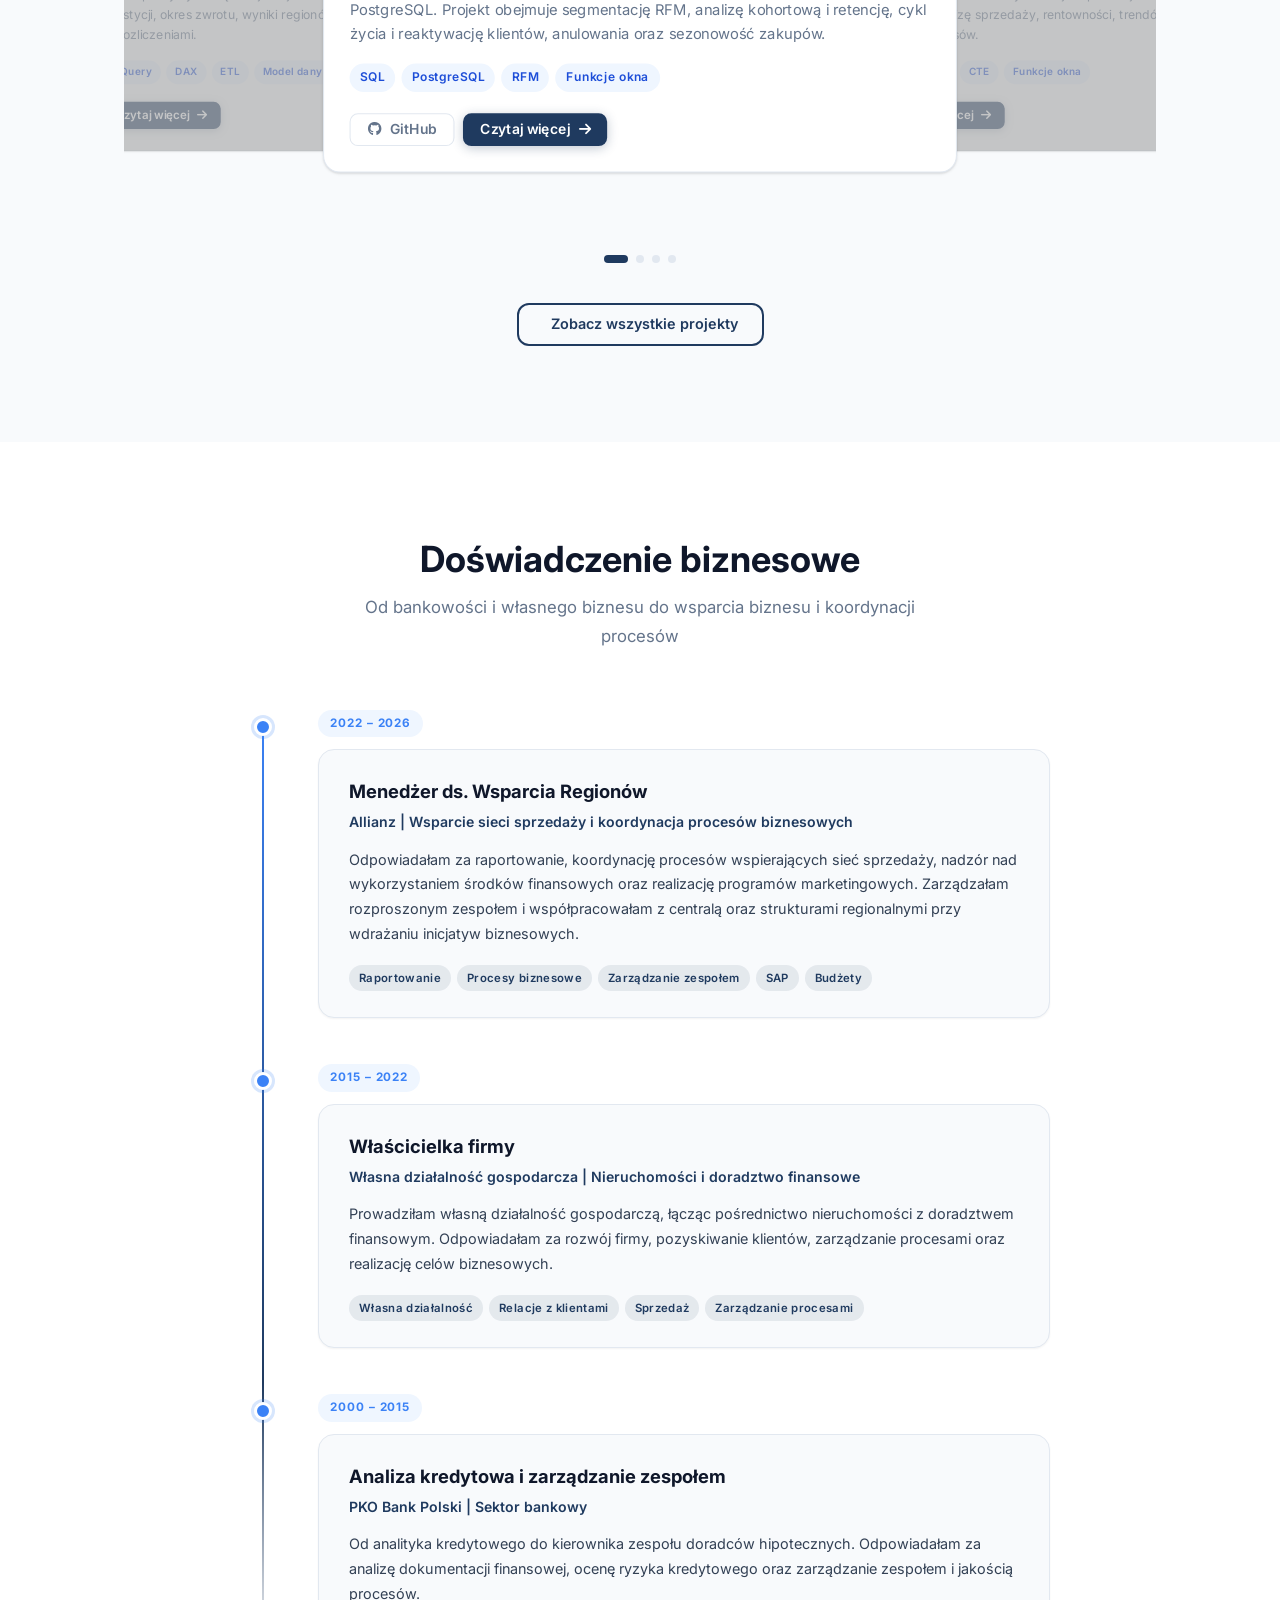
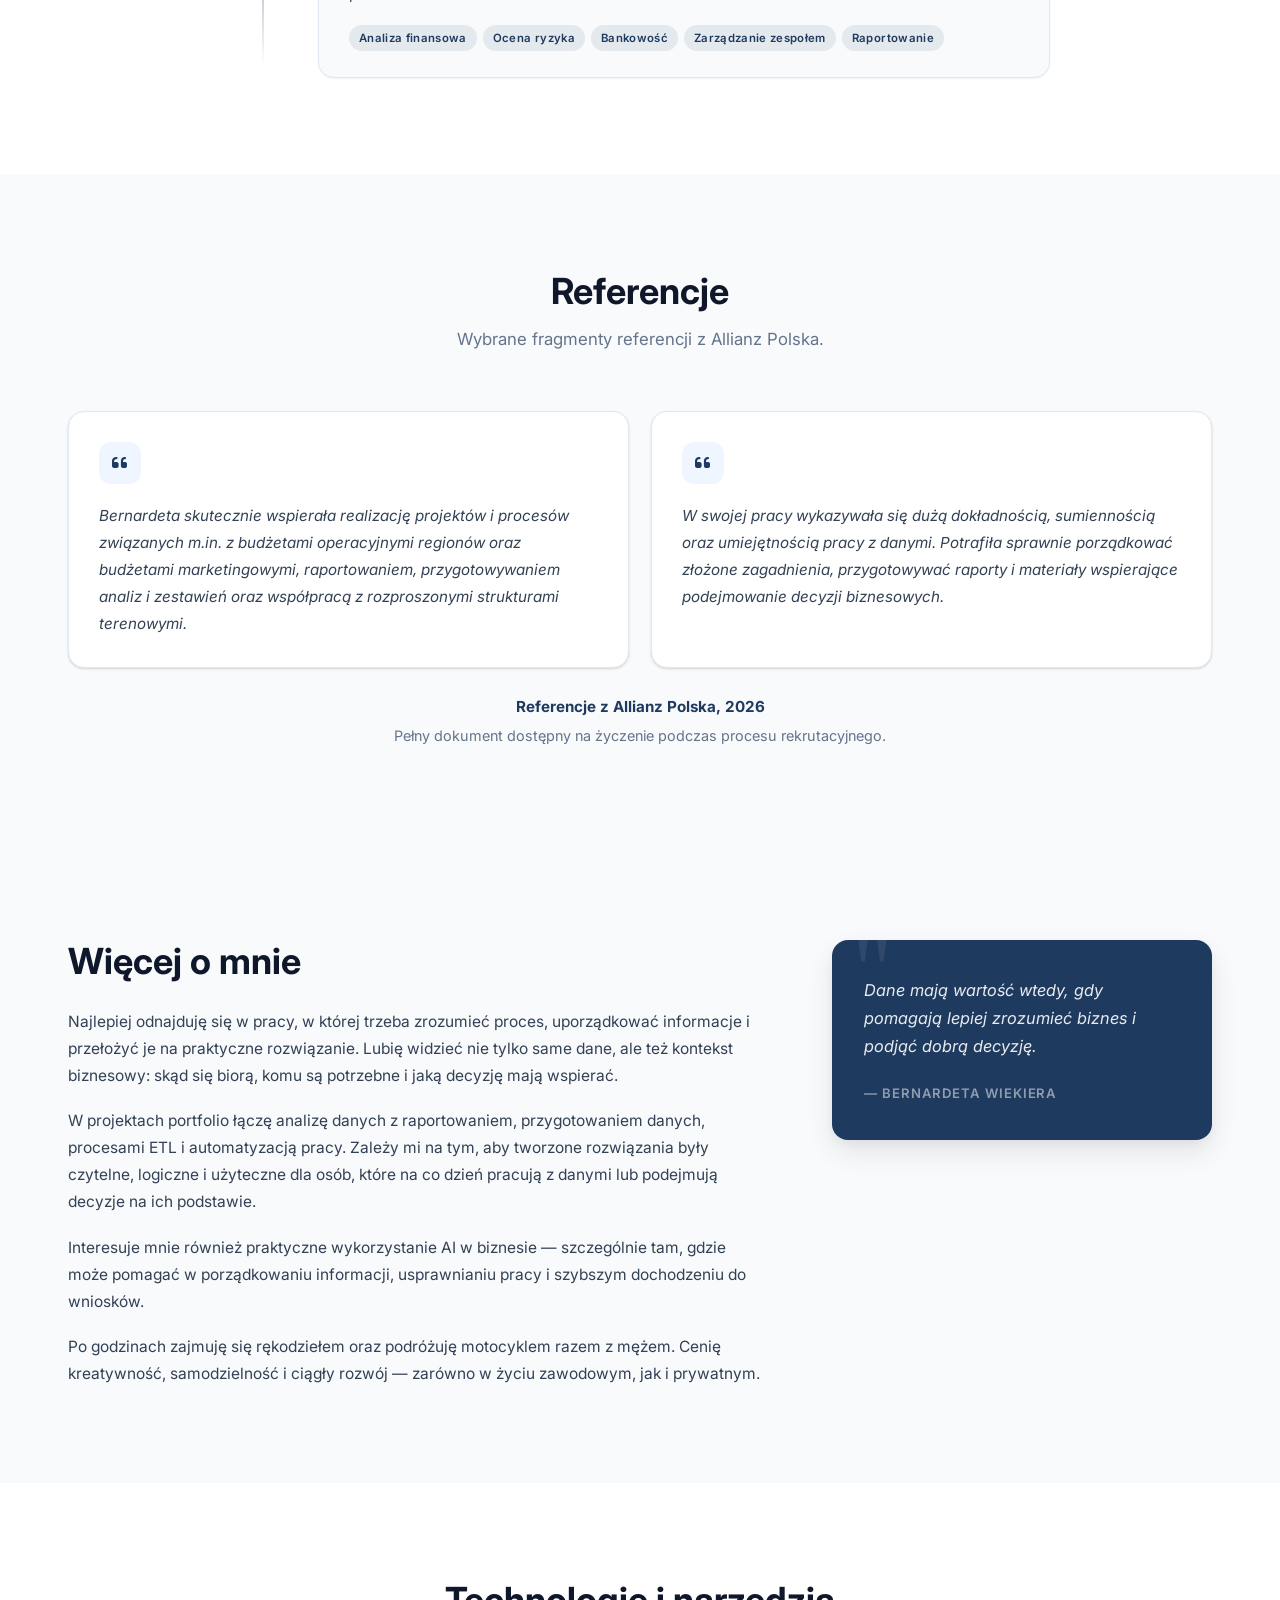
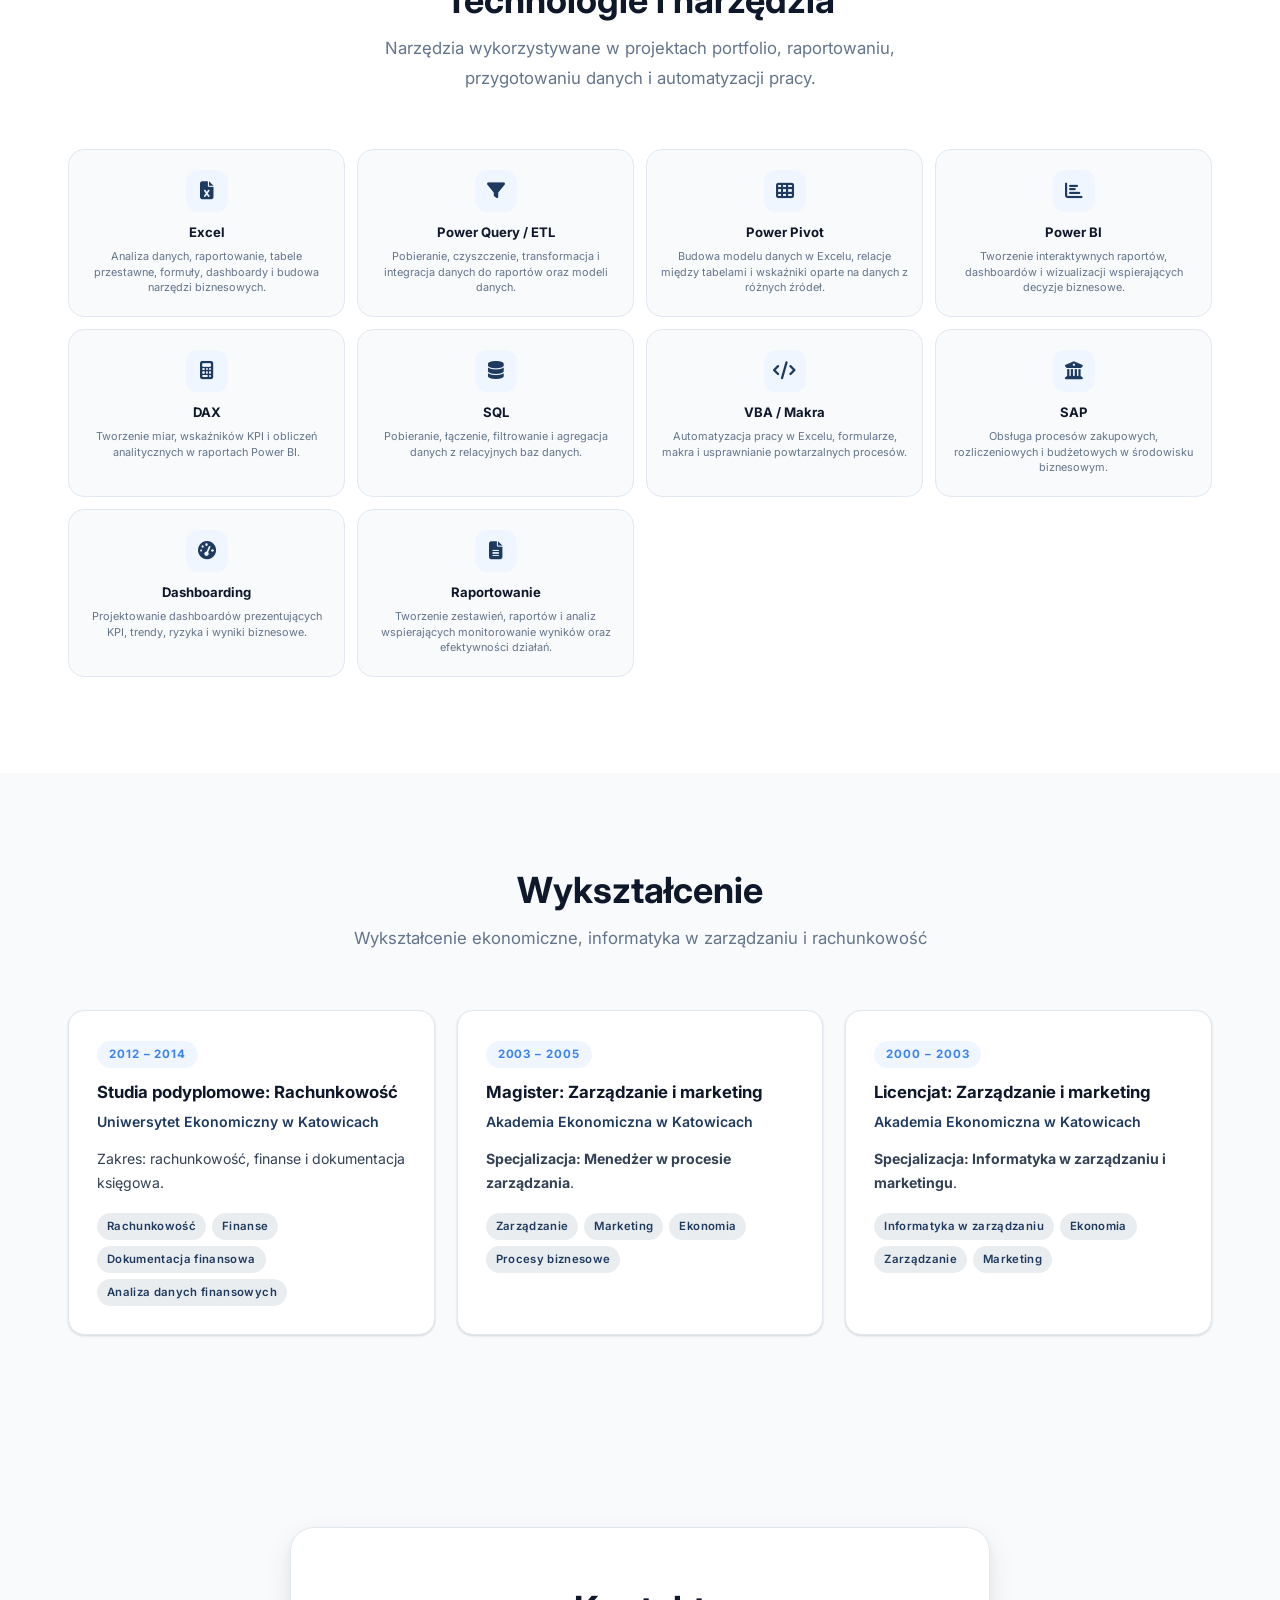
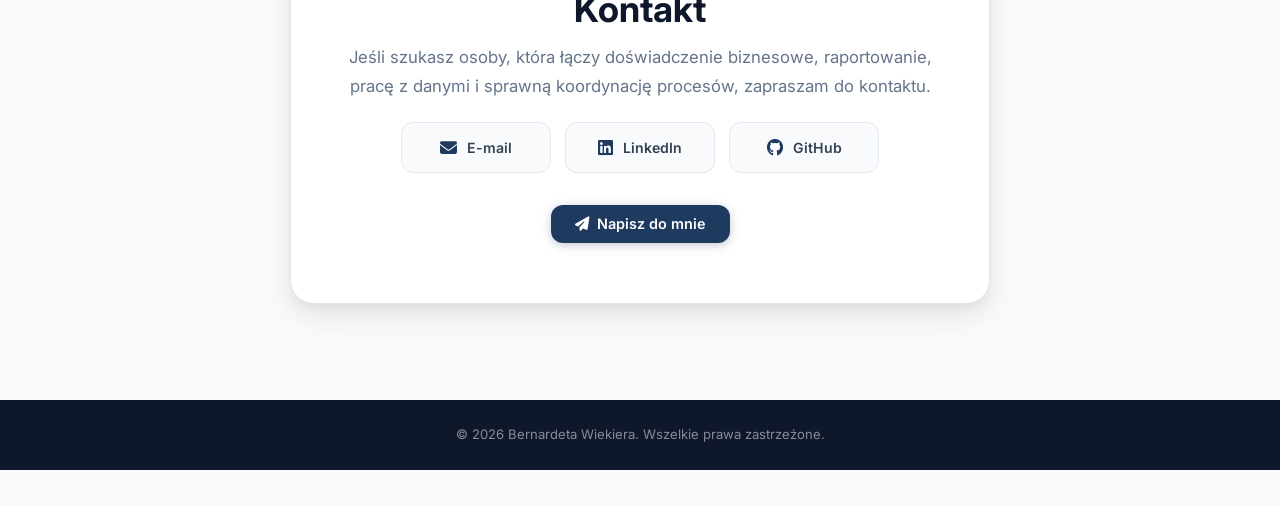
==== commit 2dade27d: "Add customer retention and segmentation SQL project" ====
--- a/index.html
+++ b/index.html
@@ -94,6 +94,30 @@
 </button>
 <div class="carousel-stage" id="proj-stage">
 <div class="carousel-track" id="proj-track">
+<!-- Projekt 4 -->
+<article class="project-card" data-project-order="4">
+<div class="project-card-img">
+<img alt="Analiza retencji i segmentacji klientów – Online Retail II" onerror="this.style.display='none'; this.nextElementSibling.style.removeProperty('display');" src="images/projects/project4.png"/>
+<span style="display:none;">images/projects/project4.png</span>
+</div>
+<div class="project-card-body">
+<h3 class="project-card-title" data-i18n="p4_title">Analiza retencji i segmentacji klientów</h3>
+<p class="project-card-desc" data-i18n="p4_short">Studium przypadku analizy zachowań i wartości klientów z wykorzystaniem SQL w PostgreSQL. Projekt obejmuje segmentację RFM, analizę kohortową i retencję, cykl życia i reaktywację klientów, anulowania oraz sezonowość zakupów.</p>
+<div class="project-card-tags">
+<div class="tags"><span class="tag">SQL</span><span class="tag">PostgreSQL</span><span class="tag">RFM</span><span class="tag" data-i18n="tag_window_functions">Funkcje okna</span></div>
+</div>
+<div class="project-card-btns">
+<a class="btn btn-ghost btn-sm" href="https://github.com/BWiekiera/customer-retention-segmentation-sql" rel="noopener" target="_blank">
+<i aria-hidden="true" class="fab fa-github"></i>
+<span data-i18n="btn_github">GitHub</span>
+</a>
+<a class="btn btn-primary btn-sm" href="projects/project4.html">
+<span data-i18n="btn_read_more">Czytaj więcej</span>
+<i aria-hidden="true" class="fas fa-arrow-right"></i>
+</a>
+</div>
+</div>
+</article>
 <!-- Projekt 1 -->
 <article class="project-card" data-project-order="1">
 <div class="project-card-img">
@@ -166,8 +190,6 @@
 </div>
 </div>
 </article>
-<!-- Projekt 4 — teaser -->
-
 </div>
 </div>
 <button aria-label="Następny projekt" class="carousel-btn carousel-next" id="proj-next">
@@ -176,10 +198,10 @@
 </div>
 <!-- Dots nawigacyjne -->
 <div aria-label="Nawigacja po projektach" class="carousel-dots" id="proj-dots">
-<button aria-label="Projekt 3" class="carousel-dot active" data-index="0"></button>
-<button aria-label="Projekt 2" class="carousel-dot" data-index="1"></button>
-<button aria-label="Projekt 1" class="carousel-dot" data-index="2"></button>
-
+<button aria-label="Projekt 4" class="carousel-dot active" data-index="0"></button>
+<button aria-label="Projekt 3" class="carousel-dot" data-index="1"></button>
+<button aria-label="Projekt 2" class="carousel-dot" data-index="2"></button>
+<button aria-label="Projekt 1" class="carousel-dot" data-index="3"></button>
 </div>
 <div class="projects-cta fade-in">
 <a class="btn btn-outline" href="portfolio.html">
--- a/css/style.css
+++ b/css/style.css
@@ -1333,3 +1333,56 @@
   .cs-data-table td { padding: 10px 12px; }
   .sql-code-block code { padding: 20px; font-size: 0.8rem; }
 }
+
+
+/* ============================================================
+   PROJEKT 4 — responsywny podgląd kodu zamiast screenshotu
+   ============================================================ */
+.project-code-preview {
+  width: 100%; height: 100%;
+  min-height: 210px;
+  padding: 24px 26px;
+  background: linear-gradient(145deg, #0f172a 0%, #172554 100%);
+  color: #dbeafe;
+  display: flex; flex-direction: column; justify-content: center;
+  overflow: hidden;
+}
+.project-code-preview--portfolio { min-height: 280px; }
+.project-code-badge {
+  align-self: flex-start;
+  margin-bottom: 16px;
+  padding: 5px 10px;
+  border: 1px solid rgba(147,197,253,.35);
+  border-radius: 999px;
+  color: #bfdbfe;
+  font-size: .72rem; font-weight: 700; letter-spacing: .08em;
+  text-transform: uppercase;
+}
+.project-code-preview pre {
+  margin: 0;
+  overflow: hidden;
+  white-space: pre-wrap;
+  word-break: break-word;
+}
+.project-code-preview code {
+  color: #e2e8f0;
+  font-family: "Consolas", "Cascadia Code", "Courier New", monospace;
+  font-size: .82rem;
+  line-height: 1.7;
+}
+
+/* The project navigation remains visible while the detailed page is scrolled. */
+@media (min-width: 769px) {
+  .cs-sidebar {
+    position: sticky;
+    top: calc(var(--nav-h) + 24px);
+    align-self: start;
+    z-index: 2;
+  }
+}
+
+@media (max-width: 768px) {
+  .project-code-preview { padding: 20px; min-height: 200px; }
+  .project-code-preview--portfolio { min-height: 220px; }
+  .project-code-preview code { font-size: .76rem; }
+}
